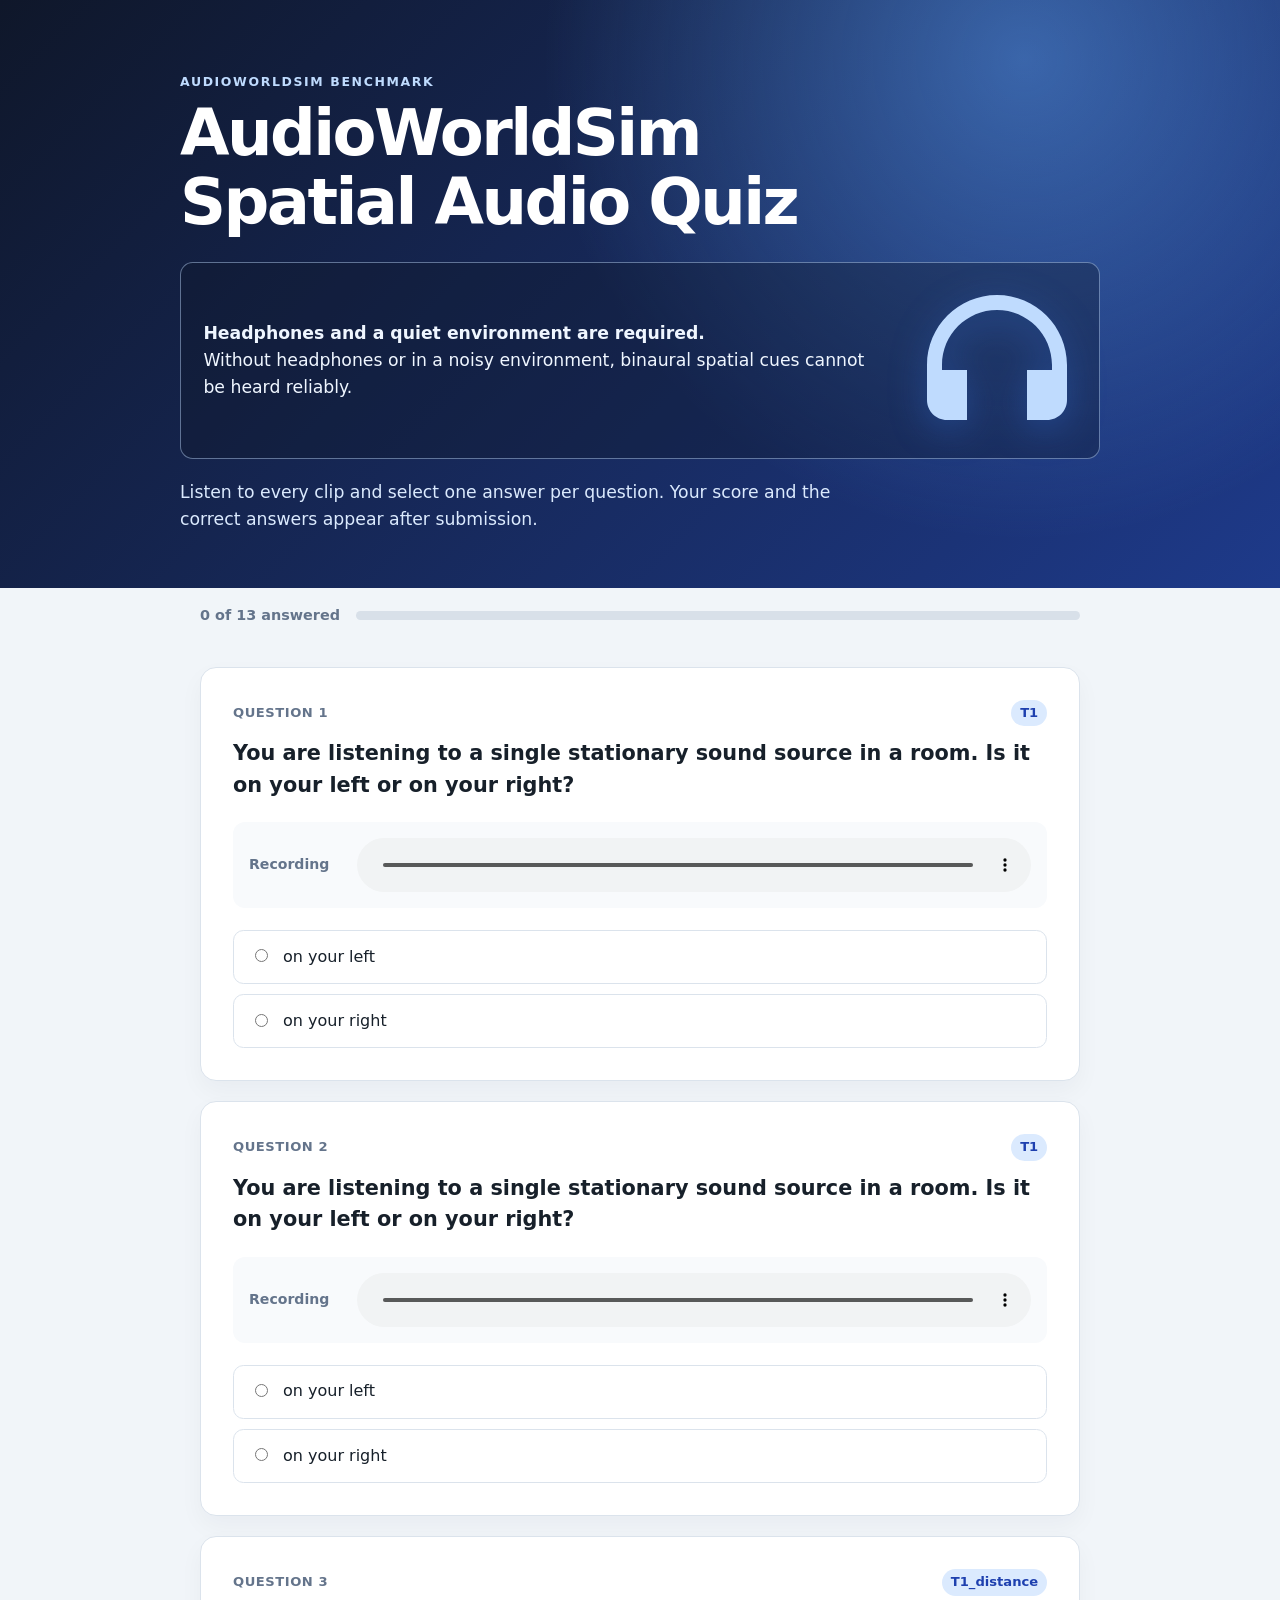
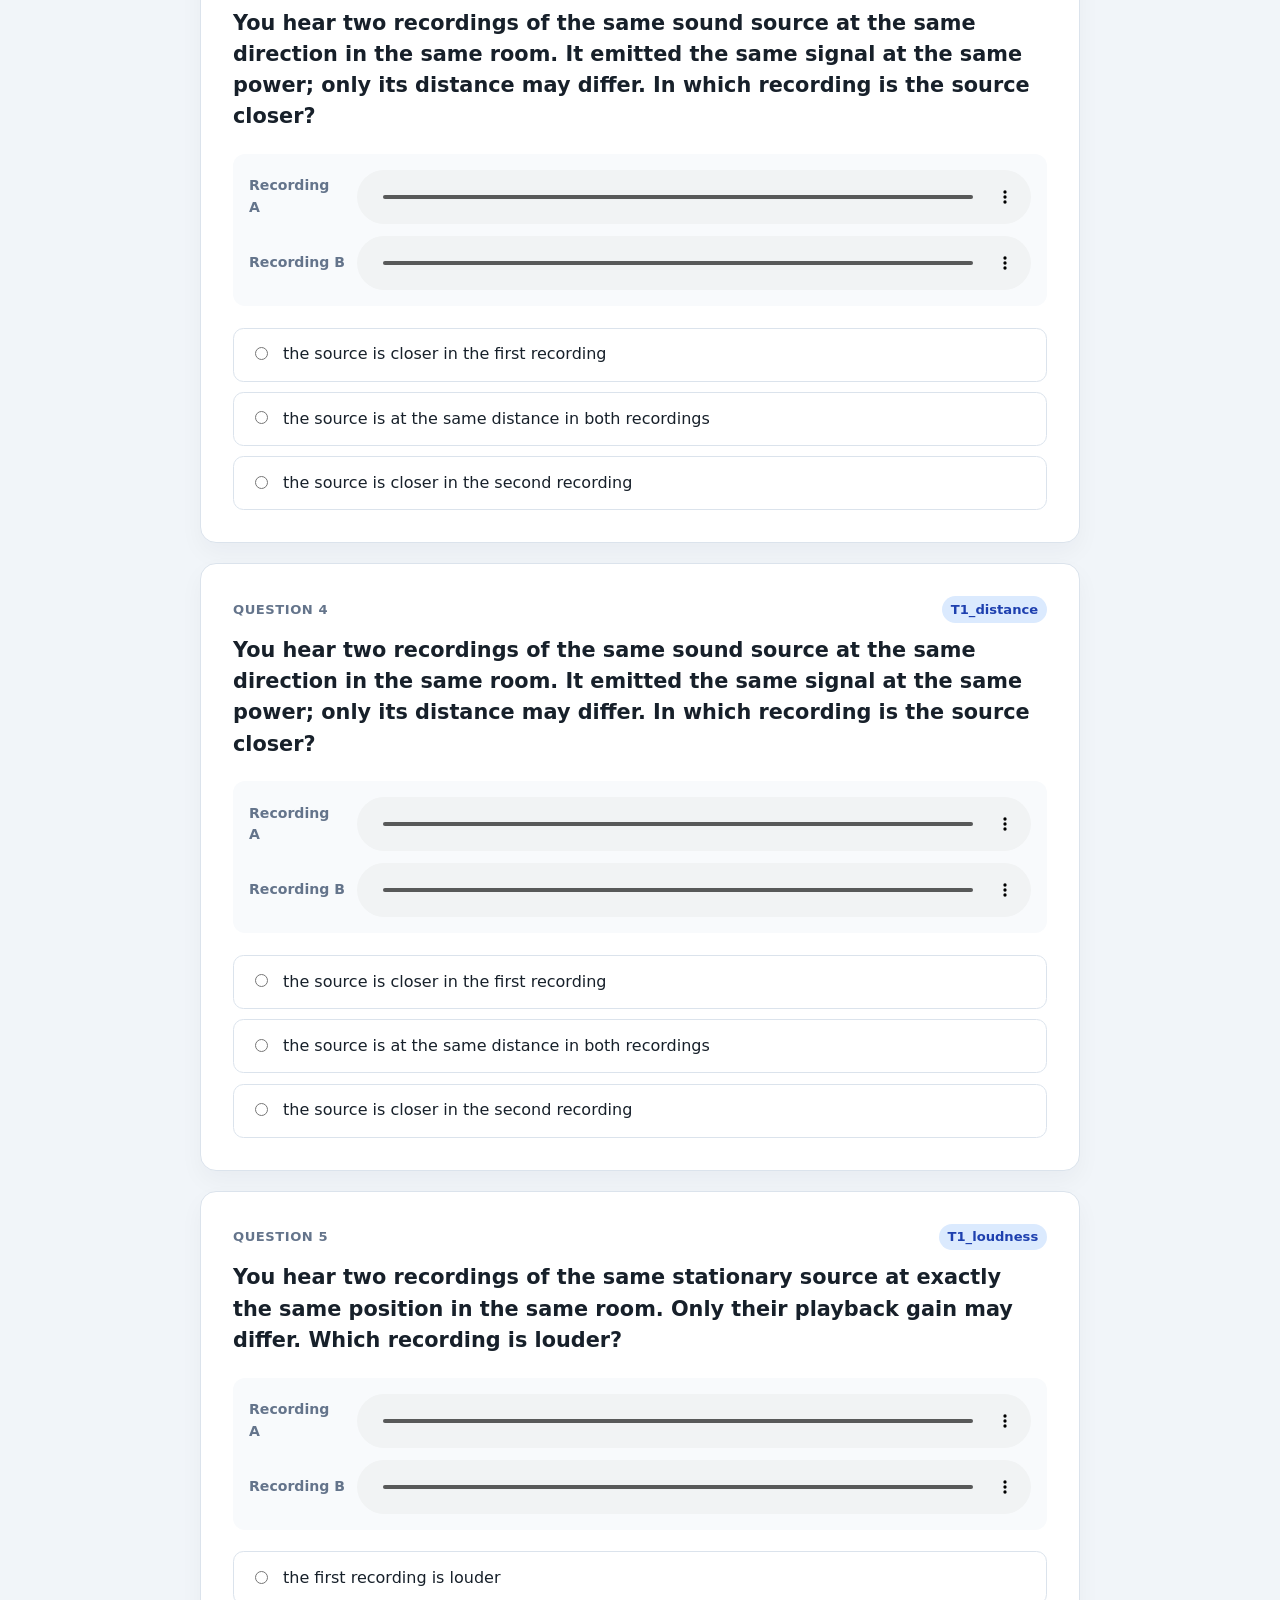
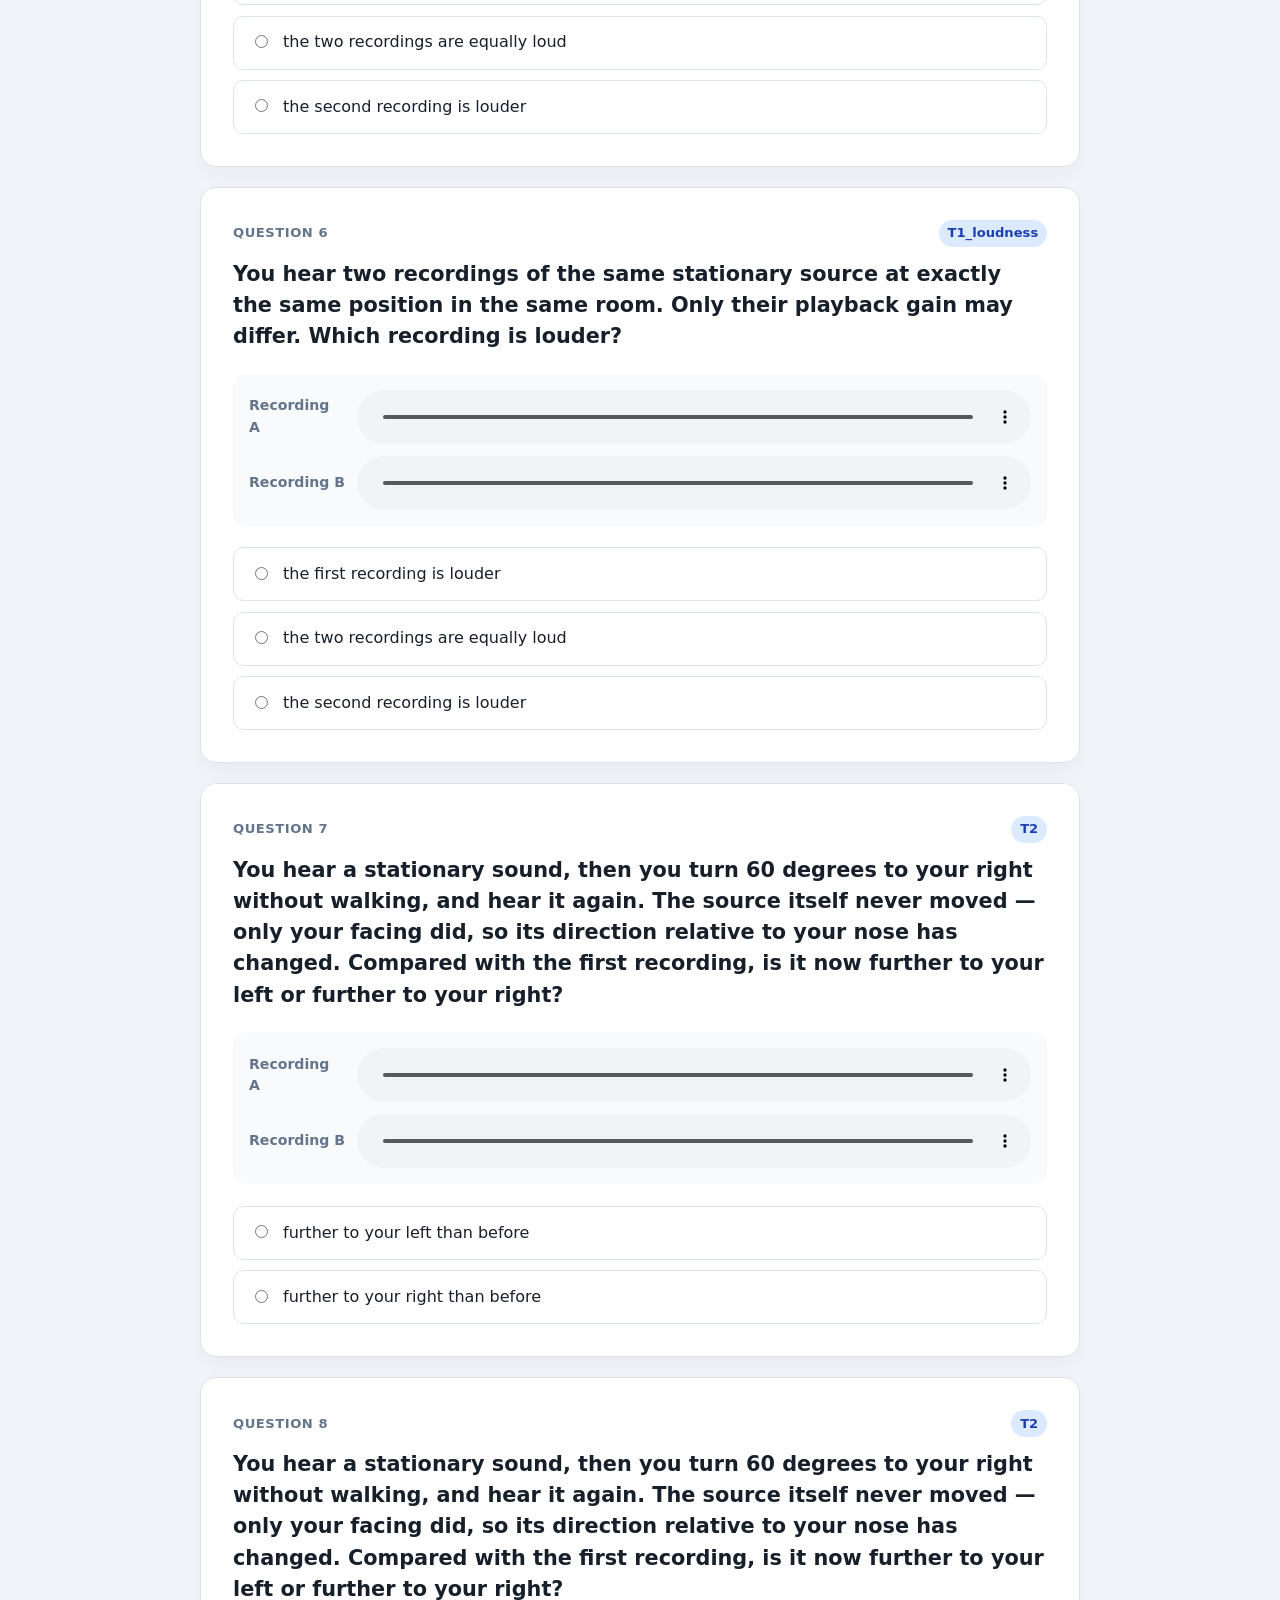
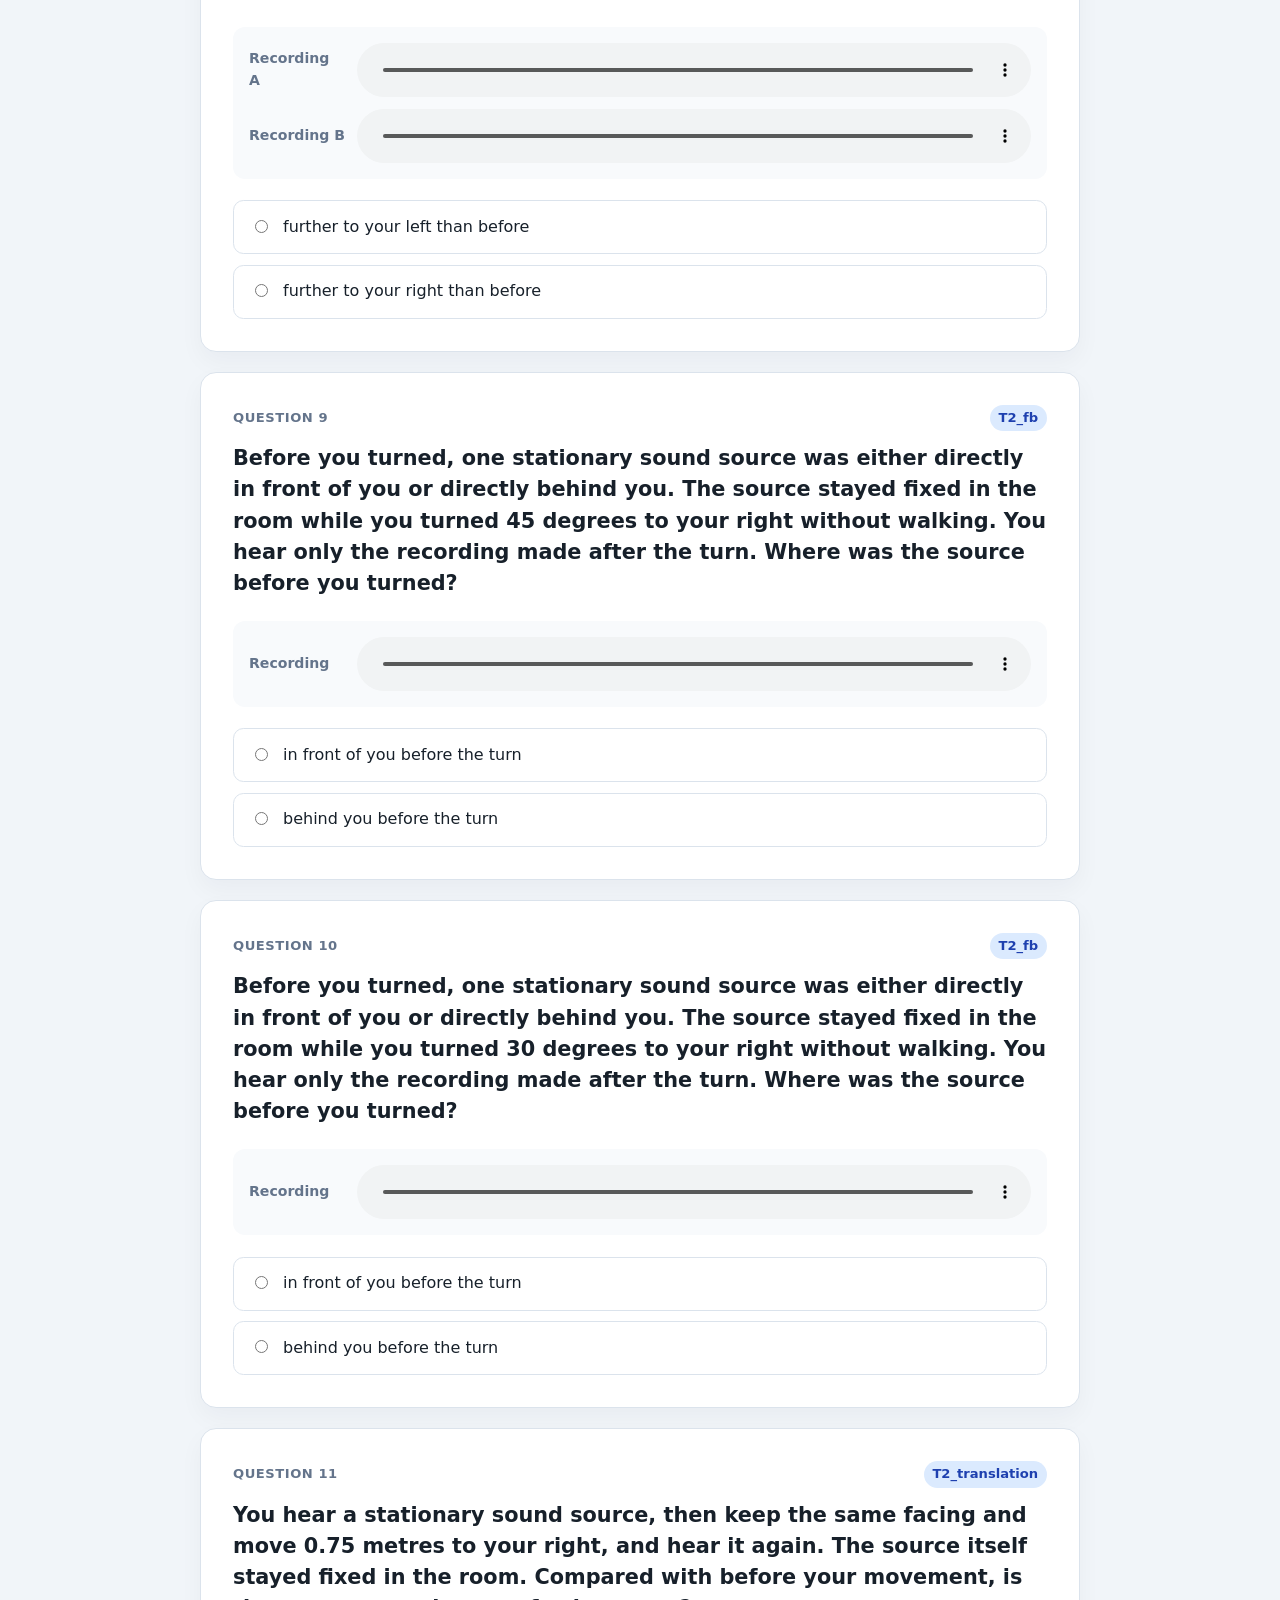
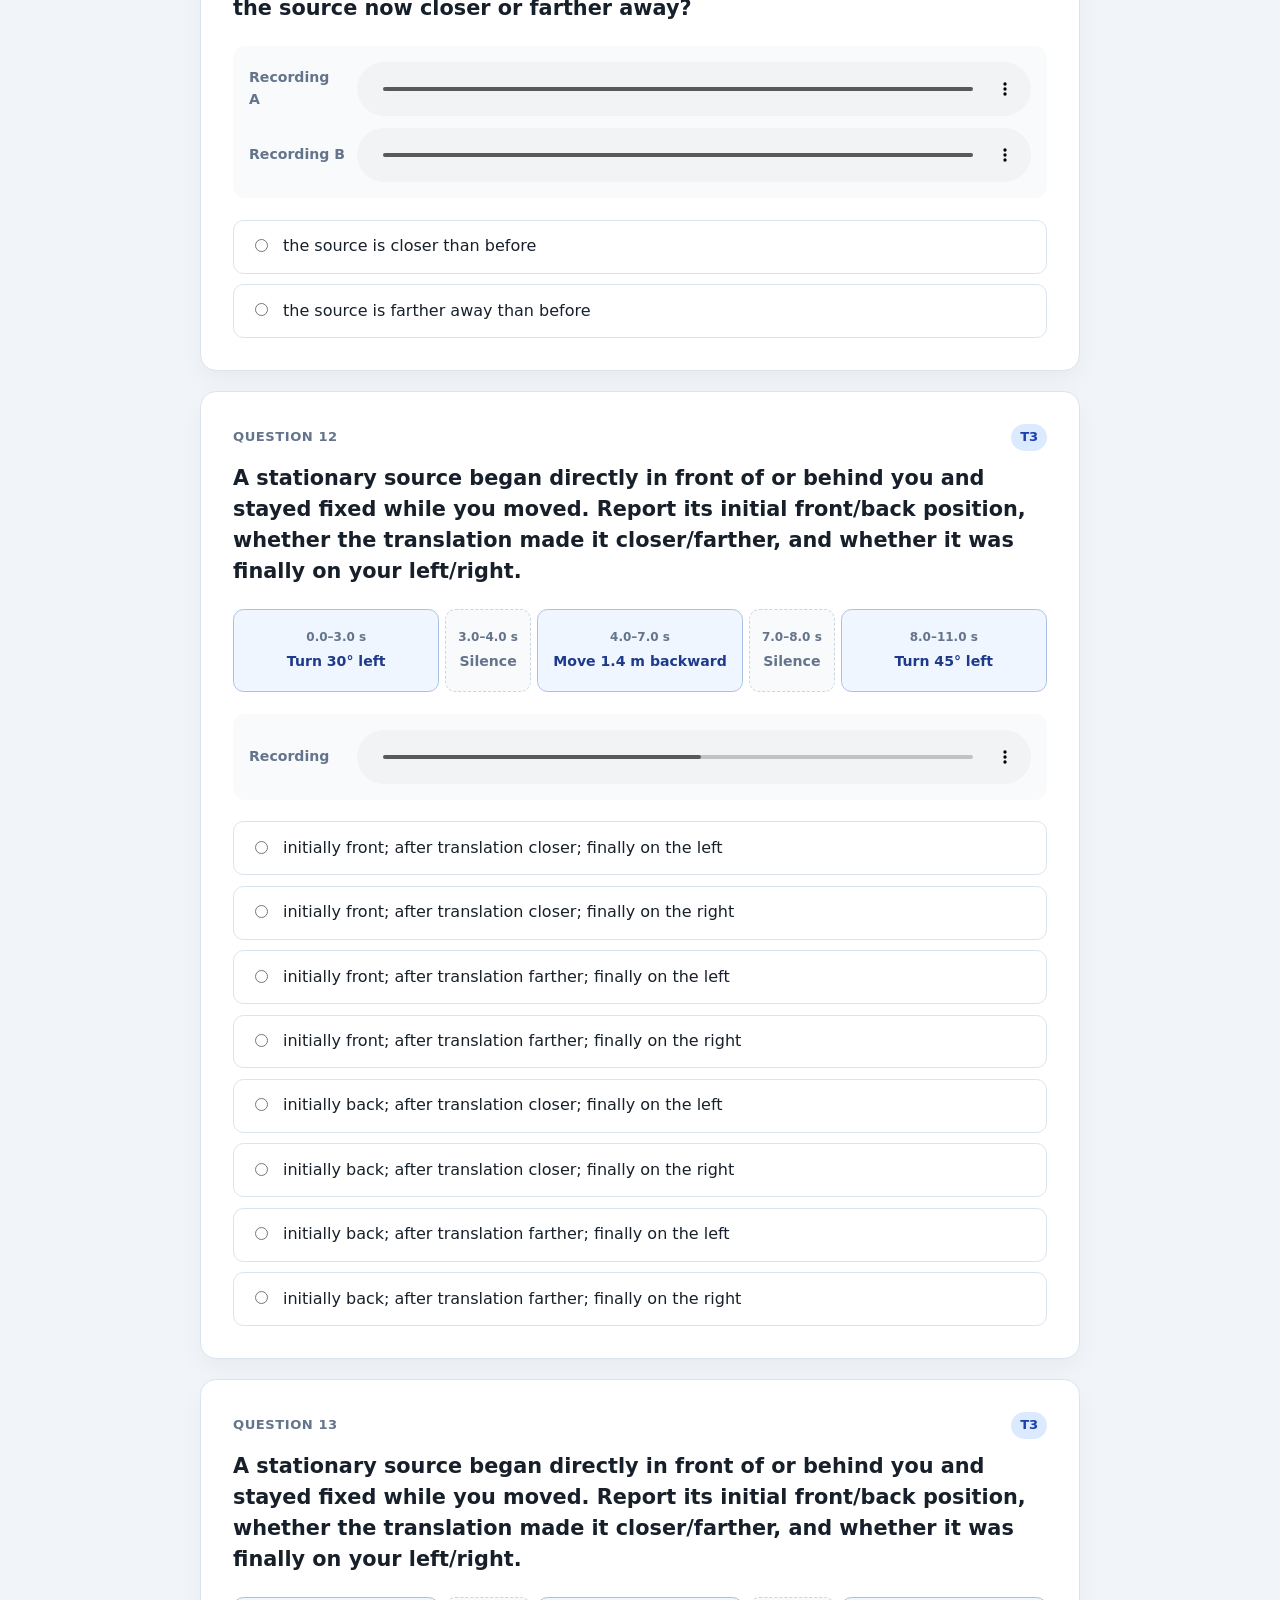
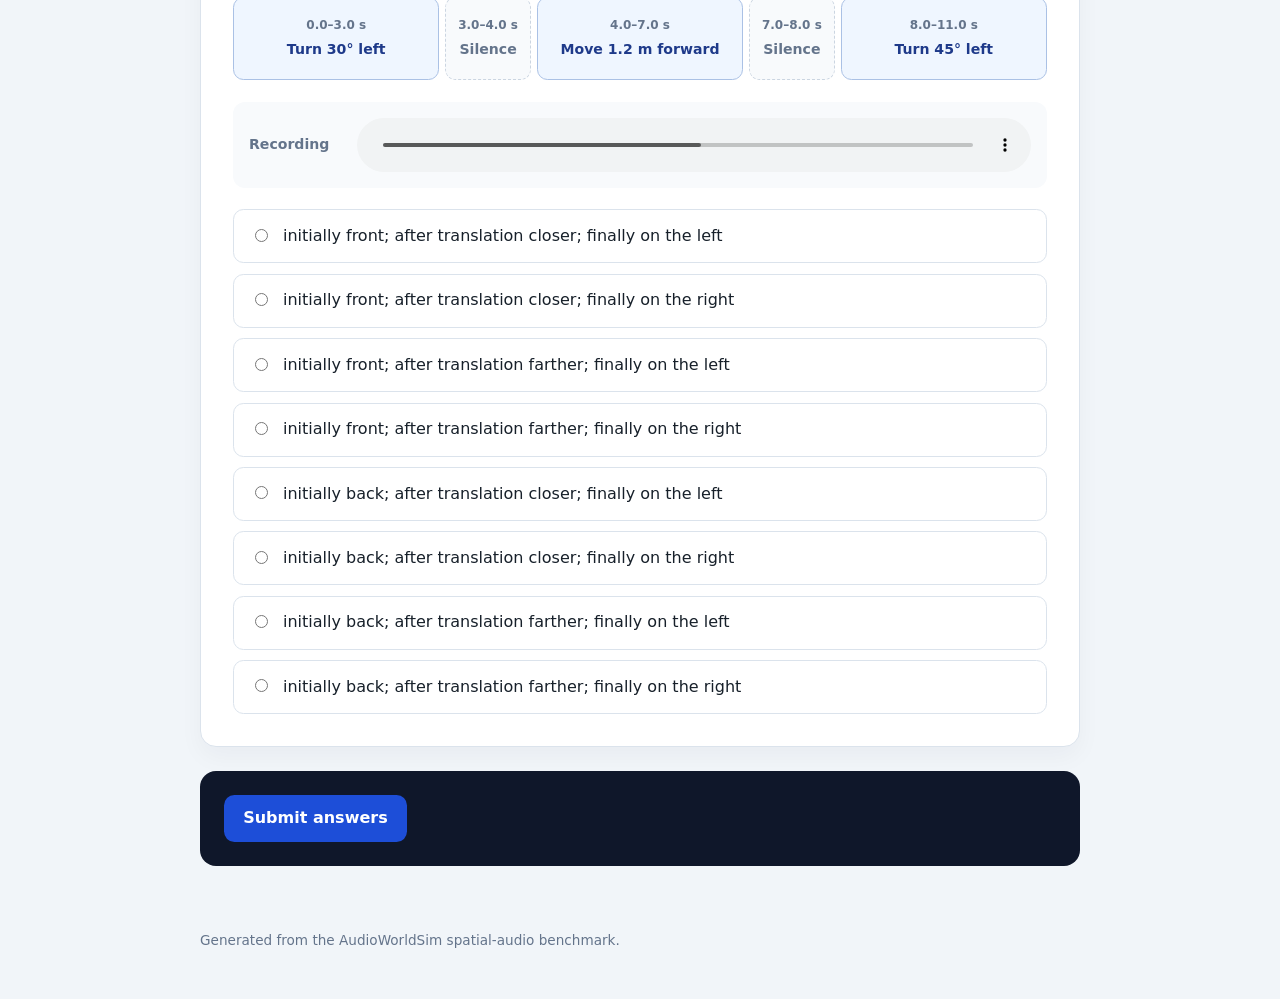
==== docs/audition/index.html @ 898b6cd5 "Show achieved T3 movement distance Co-authored-by: Cursor <cursoragent@cursor.com>" ====
<!doctype html>
<html lang="en">
<head>
  <meta charset="utf-8">
  <meta name="viewport" content="width=device-width, initial-scale=1">
  <meta name="color-scheme" content="light">
  <title>AudioWorldSim Spatial Audio Quiz</title>
  <link rel="stylesheet" href="styles.css?v=3">
</head>
<body>
  <header class="hero">
    <div class="hero__content">
      <p class="eyebrow">AudioWorldSim Benchmark</p>
      <h1 id="quiz-title">Spatial Audio Quiz</h1>
      <div class="headphone-notice">
        <p>
          <strong>Headphones and a quiet environment are required.</strong><br>
          Without headphones or in a noisy environment, binaural spatial cues
          cannot be heard reliably.
        </p>
        <svg class="headphone-icon" viewBox="0 0 512 512" aria-hidden="true">
          <path d="M256 48C132.3 48 32 148.3 32 272v112c0 35.3 28.7 64 64 64h64V288H80v-16c0-97.2 78.8-176 176-176s176 78.8 176 176v16h-80v160h64c35.3 0 64-28.7 64-64V272C480 148.3 379.7 48 256 48z"/>
        </svg>
      </div>
      <p class="intro">
        Listen to every clip and select one answer per question. Your score and
        the correct answers appear after submission.
      </p>
    </div>
  </header>

  <main>
    <section class="status-bar" aria-label="Quiz progress">
      <span id="progress">0 of 0 answered</span>
      <div class="progress-track" aria-hidden="true">
        <div id="progress-fill" class="progress-fill"></div>
      </div>
    </section>

    <div id="error" class="notice notice--error" role="alert" hidden></div>
    <div id="questions" class="questions"></div>

    <section class="submit-panel">
      <button id="submit-button" class="button button--primary" type="button">
        Submit answers
      </button>
      <button id="reset-button" class="button button--secondary" type="button" hidden>
        Try again
      </button>
      <div id="result" class="result" role="status" aria-live="polite" hidden></div>
    </section>
  </main>

  <footer>
    Generated from the AudioWorldSim spatial-audio benchmark.
  </footer>

  <script src="questions.js?v=3"></script>
  <script src="app.js?v=2"></script>
</body>
</html>
---- docs/audition/styles.css ----
:root {
  --ink: #17202a;
  --muted: #64748b;
  --paper: #ffffff;
  --background: #f1f5f9;
  --line: #dbe3ec;
  --accent: #1d4ed8;
  --accent-dark: #173ea6;
  --success: #16794c;
  --success-bg: #ecfdf5;
  --error: #b42318;
  --error-bg: #fff1f0;
  font-family: Inter, ui-sans-serif, system-ui, -apple-system, BlinkMacSystemFont,
    "Segoe UI", sans-serif;
  color: var(--ink);
  background: var(--background);
}

* {
  box-sizing: border-box;
}

body {
  margin: 0;
  min-height: 100vh;
  line-height: 1.55;
}

.hero {
  padding: 4.5rem 1.25rem 3.5rem;
  color: white;
  background:
    radial-gradient(circle at 80% 10%, rgba(96, 165, 250, 0.48), transparent 30rem),
    linear-gradient(135deg, #0f172a, #1e3a8a);
}

.hero__content,
main,
footer {
  width: min(920px, 100%);
  margin: 0 auto;
}

.eyebrow {
  margin: 0 0 0.5rem;
  font-size: 0.78rem;
  font-weight: 750;
  letter-spacing: 0.13em;
  text-transform: uppercase;
  color: #bfdbfe;
}

h1 {
  margin: 0;
  max-width: 750px;
  font-size: clamp(2.1rem, 7vw, 4rem);
  line-height: 1.08;
  letter-spacing: -0.04em;
}

.headphone-notice {
  display: flex;
  justify-content: space-between;
  gap: 2rem;
  align-items: center;
  width: 100%;
  margin-top: 1.5rem;
  padding: 1.1rem 1.4rem;
  border: 1px solid rgba(191, 219, 254, 0.45);
  border-radius: 0.8rem;
  color: #eff6ff;
  background: rgba(15, 23, 42, 0.35);
}

.headphone-notice p {
  margin: 0;
  font-size: 1.08rem;
}

.headphone-icon {
  width: clamp(7rem, 15vw, 10rem);
  height: auto;
  flex: 0 0 auto;
  fill: #bfdbfe;
  filter: drop-shadow(0 8px 18px rgba(59, 130, 246, 0.3));
}

.intro {
  max-width: 680px;
  margin: 1.25rem 0 0;
  color: #dbeafe;
  font-size: 1.08rem;
}

main {
  padding: 0 1.25rem 4rem;
}

.status-bar {
  position: sticky;
  z-index: 10;
  top: 0;
  display: grid;
  grid-template-columns: auto minmax(8rem, 1fr);
  gap: 1rem;
  align-items: center;
  margin: 0 -0.25rem 1.5rem;
  padding: 1rem 0.25rem;
  color: var(--muted);
  font-size: 0.9rem;
  font-weight: 650;
  background: color-mix(in srgb, var(--background) 92%, transparent);
  backdrop-filter: blur(10px);
}

.progress-track {
  height: 0.55rem;
  overflow: hidden;
  border-radius: 999px;
  background: #d8e0e9;
}

.progress-fill {
  width: 0;
  height: 100%;
  border-radius: inherit;
  background: var(--accent);
  transition: width 180ms ease;
}

.questions {
  display: grid;
  gap: 1.25rem;
}

.question-card {
  overflow: hidden;
  padding: clamp(1.25rem, 4vw, 2rem);
  border: 1px solid var(--line);
  border-radius: 1rem;
  background: var(--paper);
  box-shadow: 0 10px 25px rgba(15, 23, 42, 0.04);
  transition: border-color 180ms ease, box-shadow 180ms ease;
}

.question-card--missing {
  border-color: var(--error);
  box-shadow: 0 0 0 3px rgba(180, 35, 24, 0.15);
}

.question-card--correct {
  border-color: #86d3ad;
}

.question-card--incorrect {
  border-color: #f3a9a3;
}

.question-meta {
  display: flex;
  justify-content: space-between;
  align-items: center;
  gap: 1rem;
  margin-bottom: 0.75rem;
  color: var(--muted);
  font-size: 0.82rem;
  font-weight: 700;
  letter-spacing: 0.04em;
  text-transform: uppercase;
}

.type-badge {
  padding: 0.2rem 0.55rem;
  border-radius: 999px;
  color: #1e40af;
  background: #dbeafe;
  letter-spacing: 0;
  text-transform: none;
}

h2 {
  margin: 0 0 1.35rem;
  font-size: clamp(1.05rem, 2.5vw, 1.3rem);
  line-height: 1.5;
}

.timeline {
  display: flex;
  gap: 0.35rem;
  margin: 0 0 1.35rem;
}

.timeline-stage {
  flex: var(--duration) 1 0;
  display: flex;
  min-width: 0;
  min-height: 5.2rem;
  flex-direction: column;
  justify-content: center;
  padding: 0.75rem;
  border: 1px solid #aac1e5;
  border-radius: 0.65rem;
  color: #1e3a8a;
  background: #eff6ff;
  text-align: center;
}

.timeline-stage span {
  color: var(--muted);
  font-size: 0.75rem;
  font-weight: 700;
}

.timeline-stage strong {
  margin-top: 0.25rem;
  font-size: 0.88rem;
}

.timeline-stage--silence {
  border-style: dashed;
  border-color: #cbd5e1;
  color: #64748b;
  background: #f8fafc;
}

.audio-list {
  display: grid;
  gap: 0.75rem;
  margin-bottom: 1.35rem;
  padding: 1rem;
  border-radius: 0.75rem;
  background: #f8fafc;
}

.audio-row {
  display: grid;
  grid-template-columns: 6rem 1fr;
  gap: 0.75rem;
  align-items: center;
  color: var(--muted);
  font-size: 0.88rem;
  font-weight: 650;
}

audio {
  width: 100%;
  min-width: 0;
}

fieldset {
  min-width: 0;
  margin: 0;
  padding: 0;
  border: 0;
}

.options {
  display: grid;
  gap: 0.65rem;
}

.option {
  display: grid;
  grid-template-columns: auto 1fr;
  gap: 0.75rem;
  align-items: start;
  padding: 0.85rem 1rem;
  border: 1px solid var(--line);
  border-radius: 0.65rem;
  cursor: pointer;
  transition: border-color 140ms ease, background 140ms ease;
}

.option:hover {
  border-color: #9eb8dc;
  background: #f8fbff;
}

.option:has(input:checked) {
  border-color: var(--accent);
  background: #eff6ff;
}

.option input {
  margin-top: 0.3rem;
  accent-color: var(--accent);
}

.feedback {
  margin: 1rem -2rem -2rem;
  padding: 1rem 2rem;
  background: var(--success-bg);
  color: var(--success);
}

.question-card--incorrect .feedback {
  color: var(--error);
  background: var(--error-bg);
}

.notice {
  margin-bottom: 1rem;
  padding: 0.9rem 1rem;
  border-radius: 0.65rem;
}

.notice--error {
  color: var(--error);
  background: var(--error-bg);
}

.submit-panel {
  display: flex;
  flex-wrap: wrap;
  gap: 1rem;
  align-items: center;
  margin-top: 1.5rem;
  padding: 1.5rem;
  border-radius: 1rem;
  color: white;
  background: #0f172a;
}

.button {
  min-height: 2.9rem;
  padding: 0.7rem 1.2rem;
  border: 0;
  border-radius: 0.65rem;
  font: inherit;
  font-weight: 750;
  cursor: pointer;
}

.button--primary {
  color: white;
  background: var(--accent);
}

.button--primary:hover {
  background: var(--accent-dark);
}

.button--secondary {
  color: #0f172a;
  background: white;
}

.result {
  display: flex;
  gap: 0.75rem;
  align-items: baseline;
  margin-left: auto;
  font-size: 1.1rem;
}

.result strong {
  font-size: 1.45rem;
}

footer {
  padding: 0 1.25rem 3rem;
  color: var(--muted);
  font-size: 0.85rem;
}

.sr-only {
  position: absolute;
  width: 1px;
  height: 1px;
  overflow: hidden;
  clip: rect(0, 0, 0, 0);
  white-space: nowrap;
}

[hidden] {
  display: none !important;
}

@media (max-width: 600px) {
  .hero {
    padding-top: 3.25rem;
  }

  .status-bar {
    grid-template-columns: 1fr;
    gap: 0.45rem;
  }

  .headphone-notice {
    gap: 1rem;
    padding: 1rem;
  }

  .headphone-icon {
    width: 5rem;
  }

  .timeline {
    flex-direction: column;
  }

  .timeline-stage {
    min-height: auto;
    flex-basis: auto;
    text-align: left;
  }

  .audio-row {
    grid-template-columns: 1fr;
    gap: 0.35rem;
  }

  .feedback {
    margin-right: -1.25rem;
    margin-bottom: -1.25rem;
    margin-left: -1.25rem;
    padding-right: 1.25rem;
    padding-left: 1.25rem;
  }

  .result {
    width: 100%;
    margin-left: 0;
  }
}
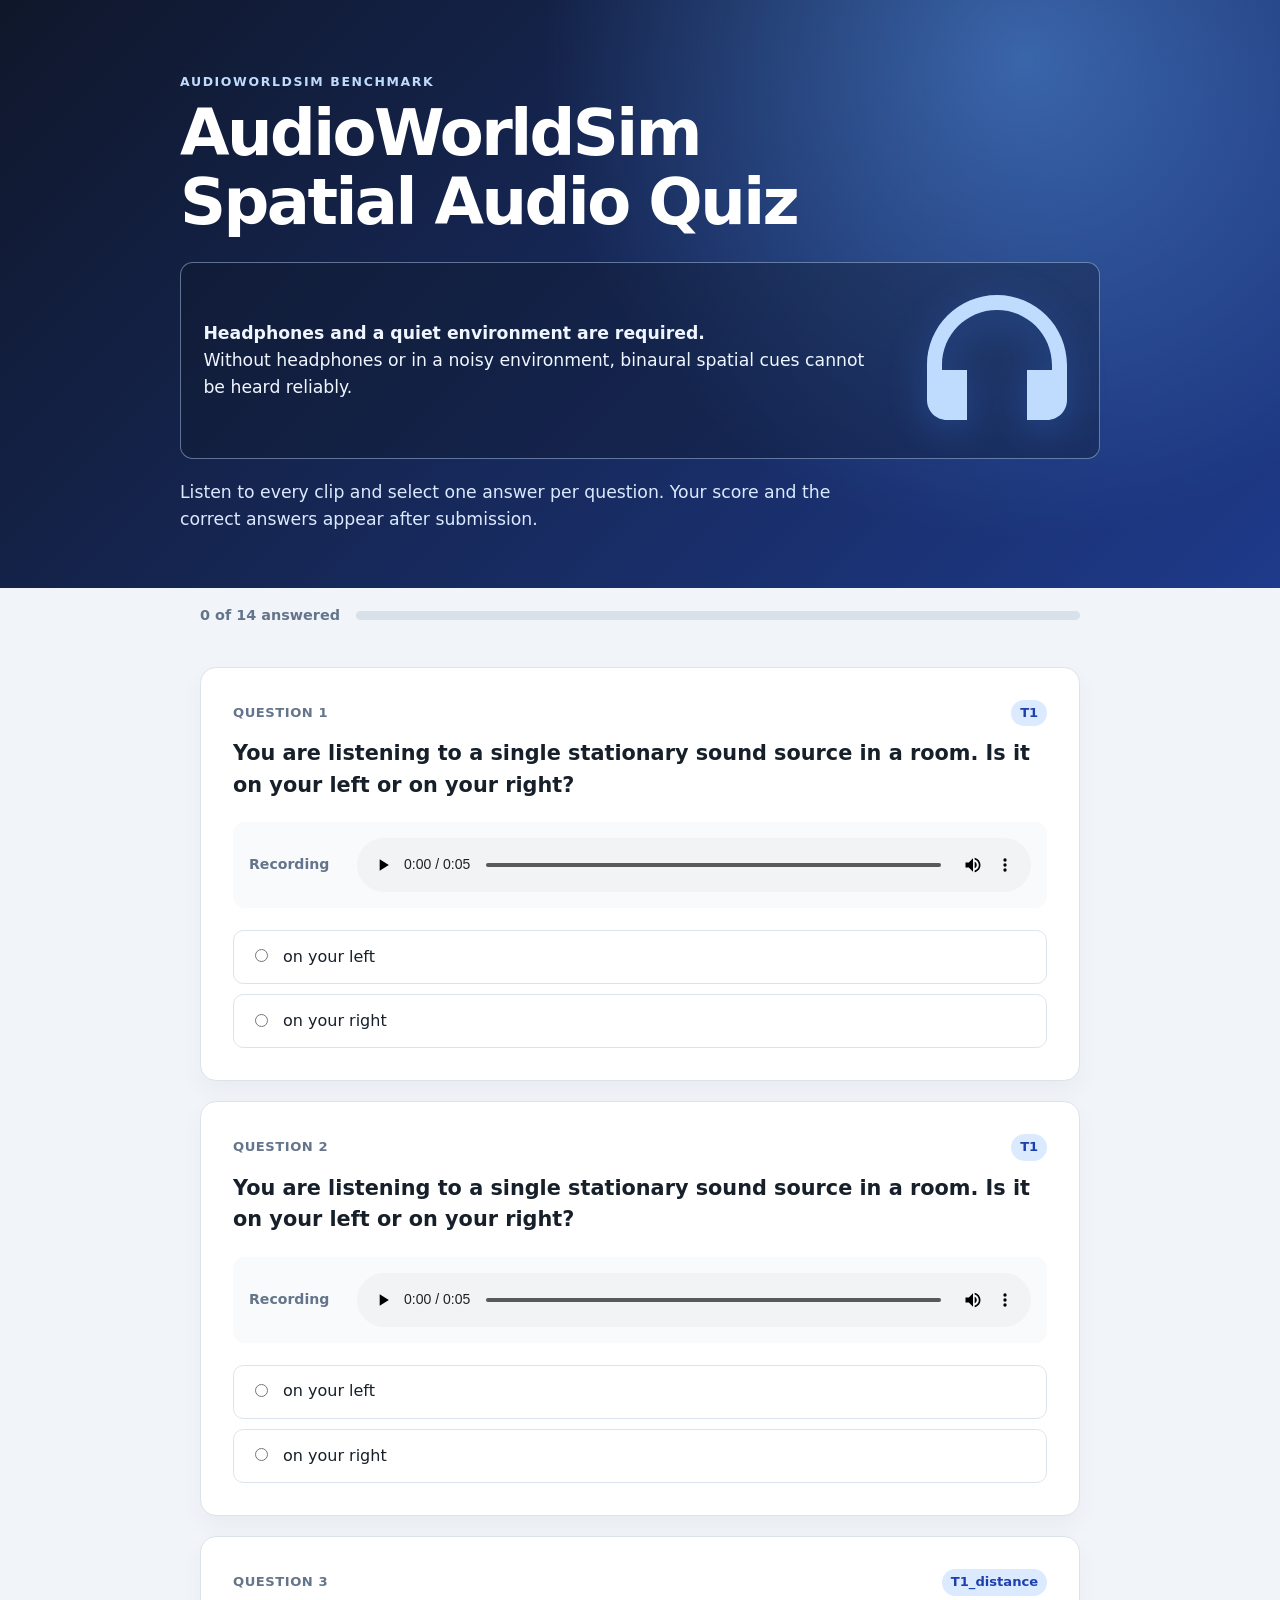
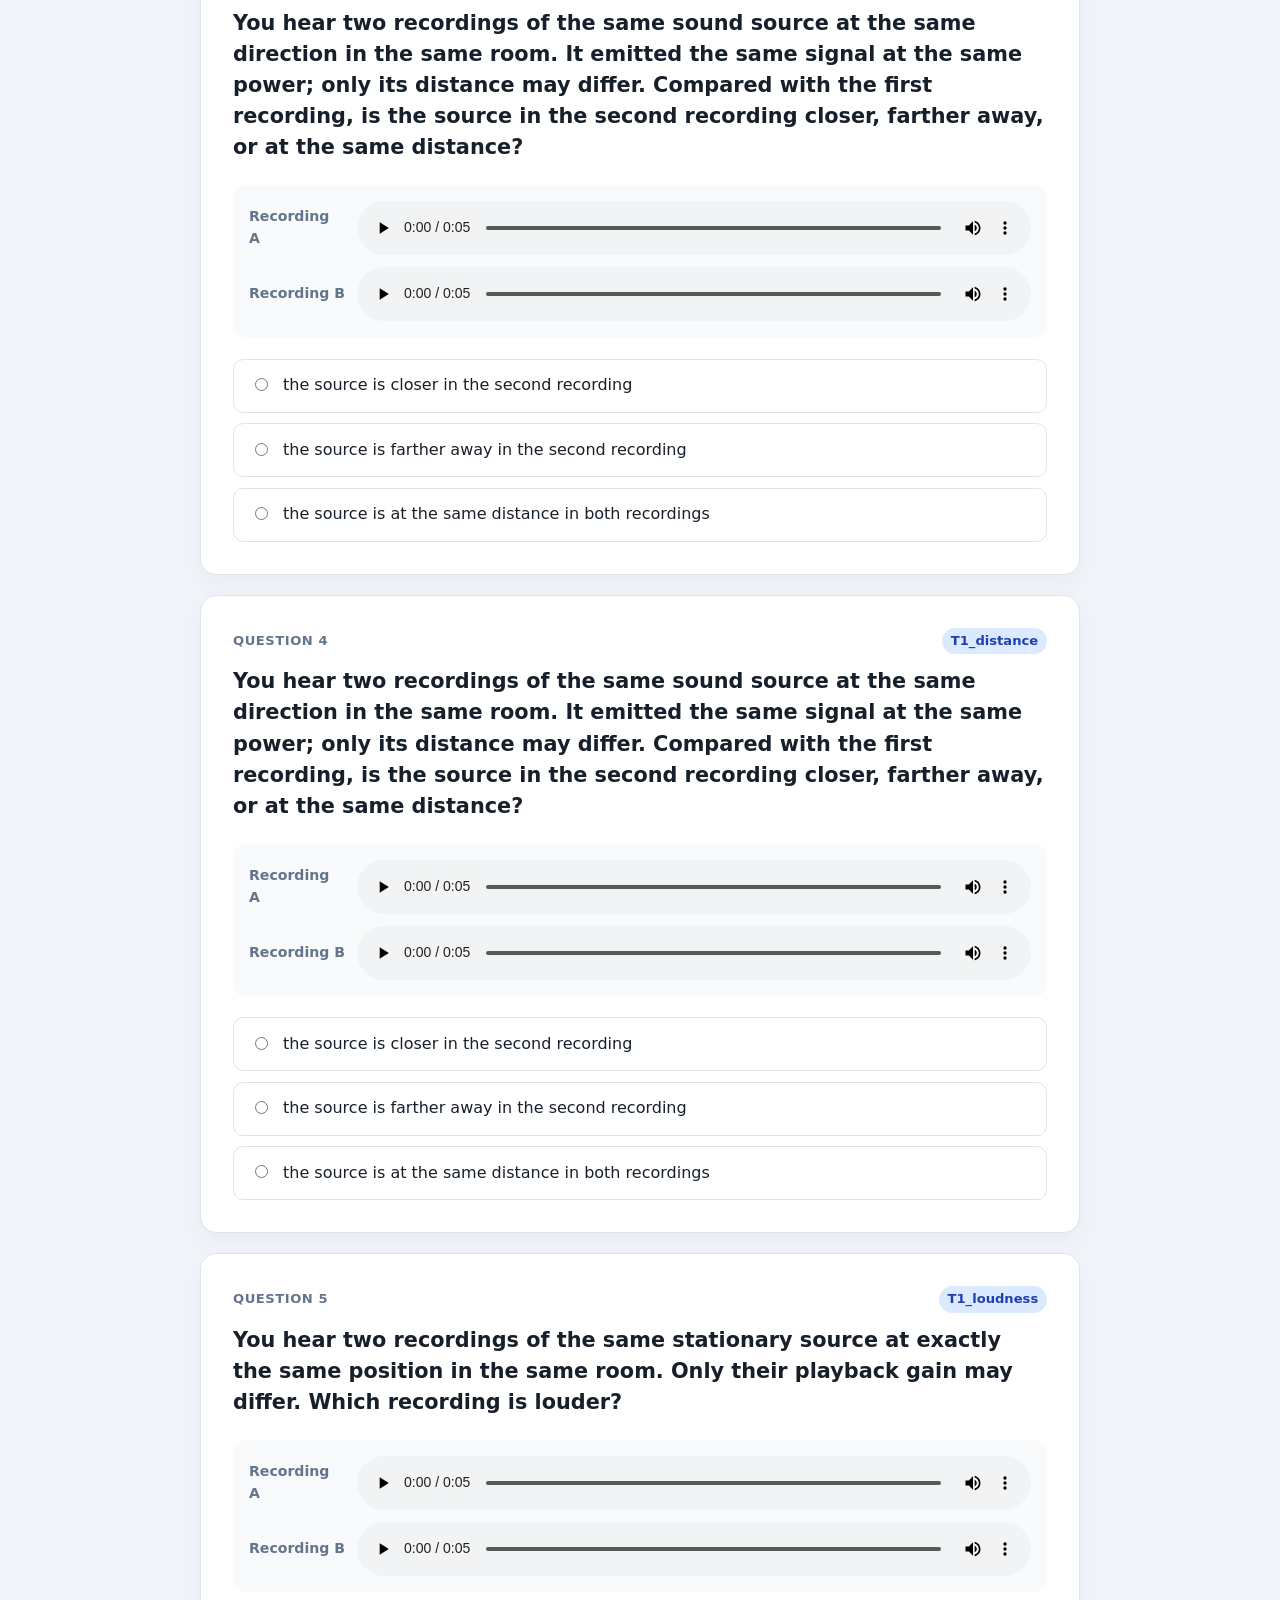
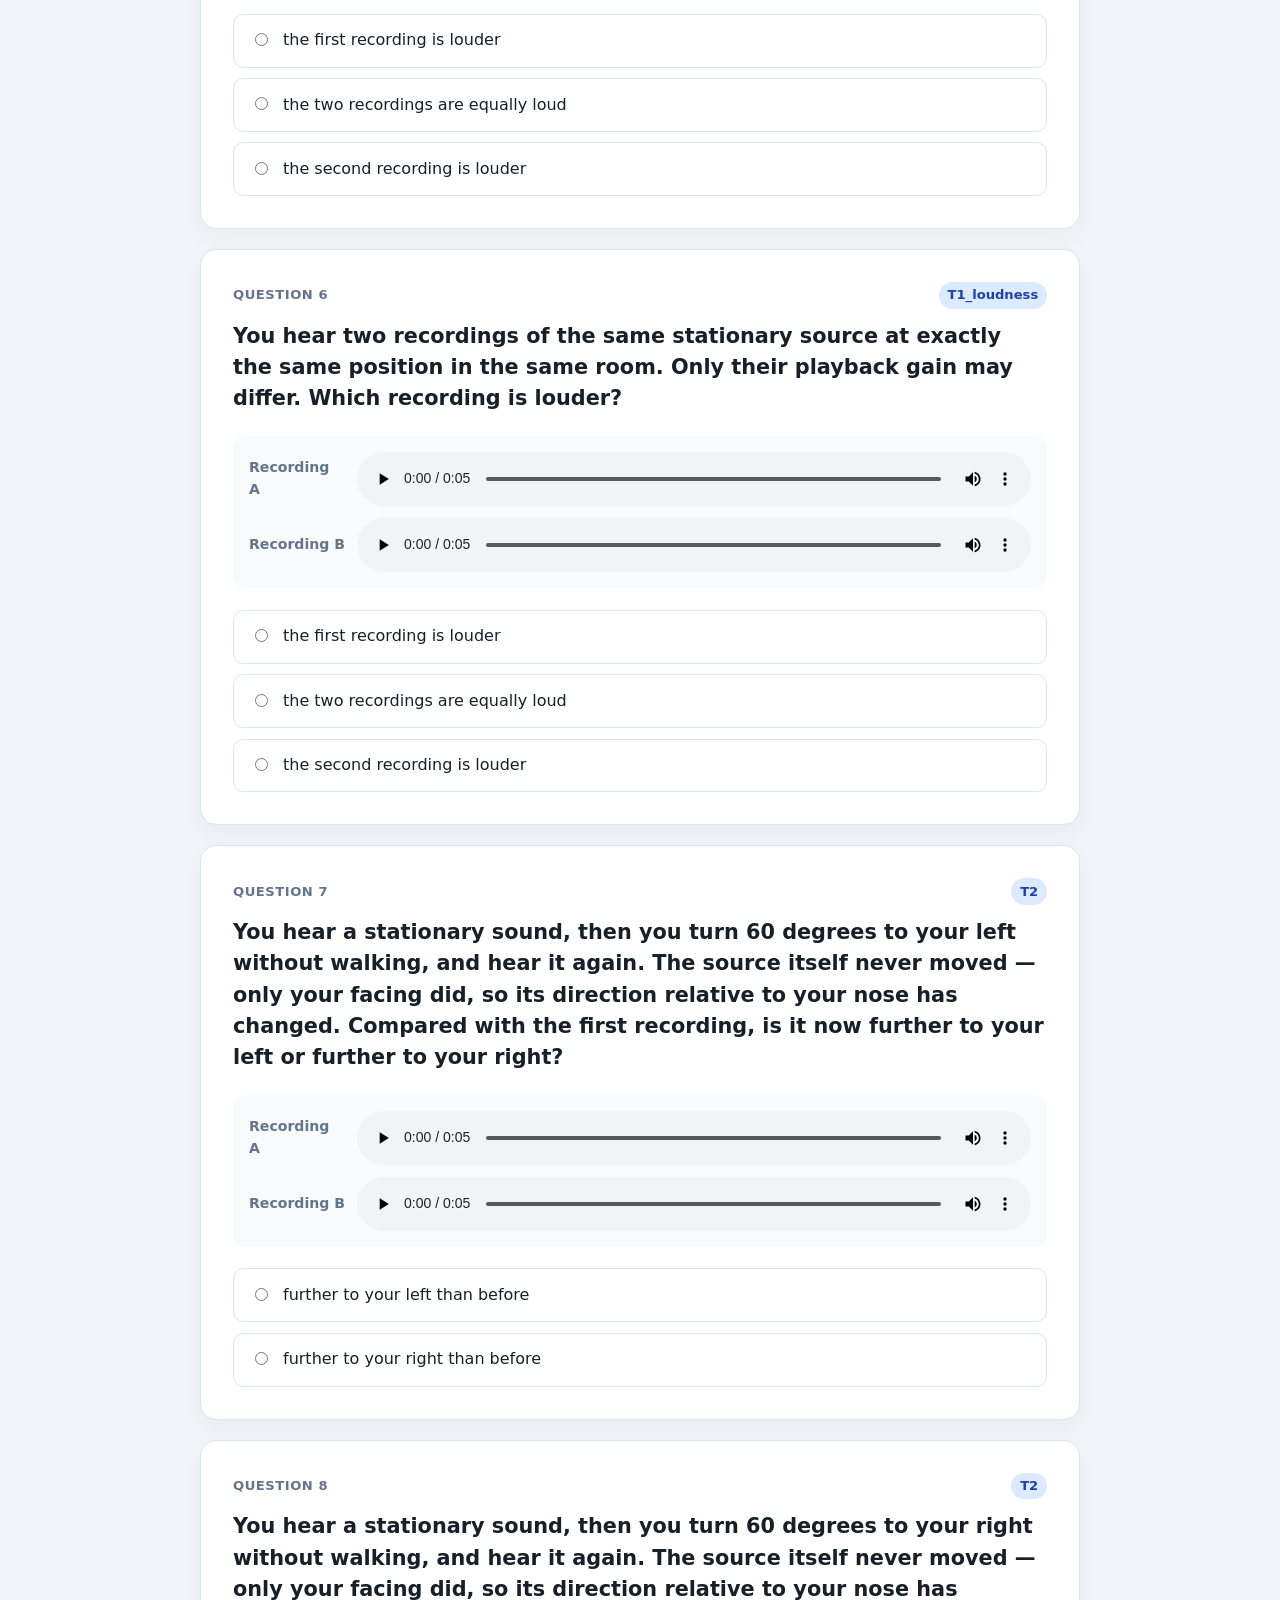
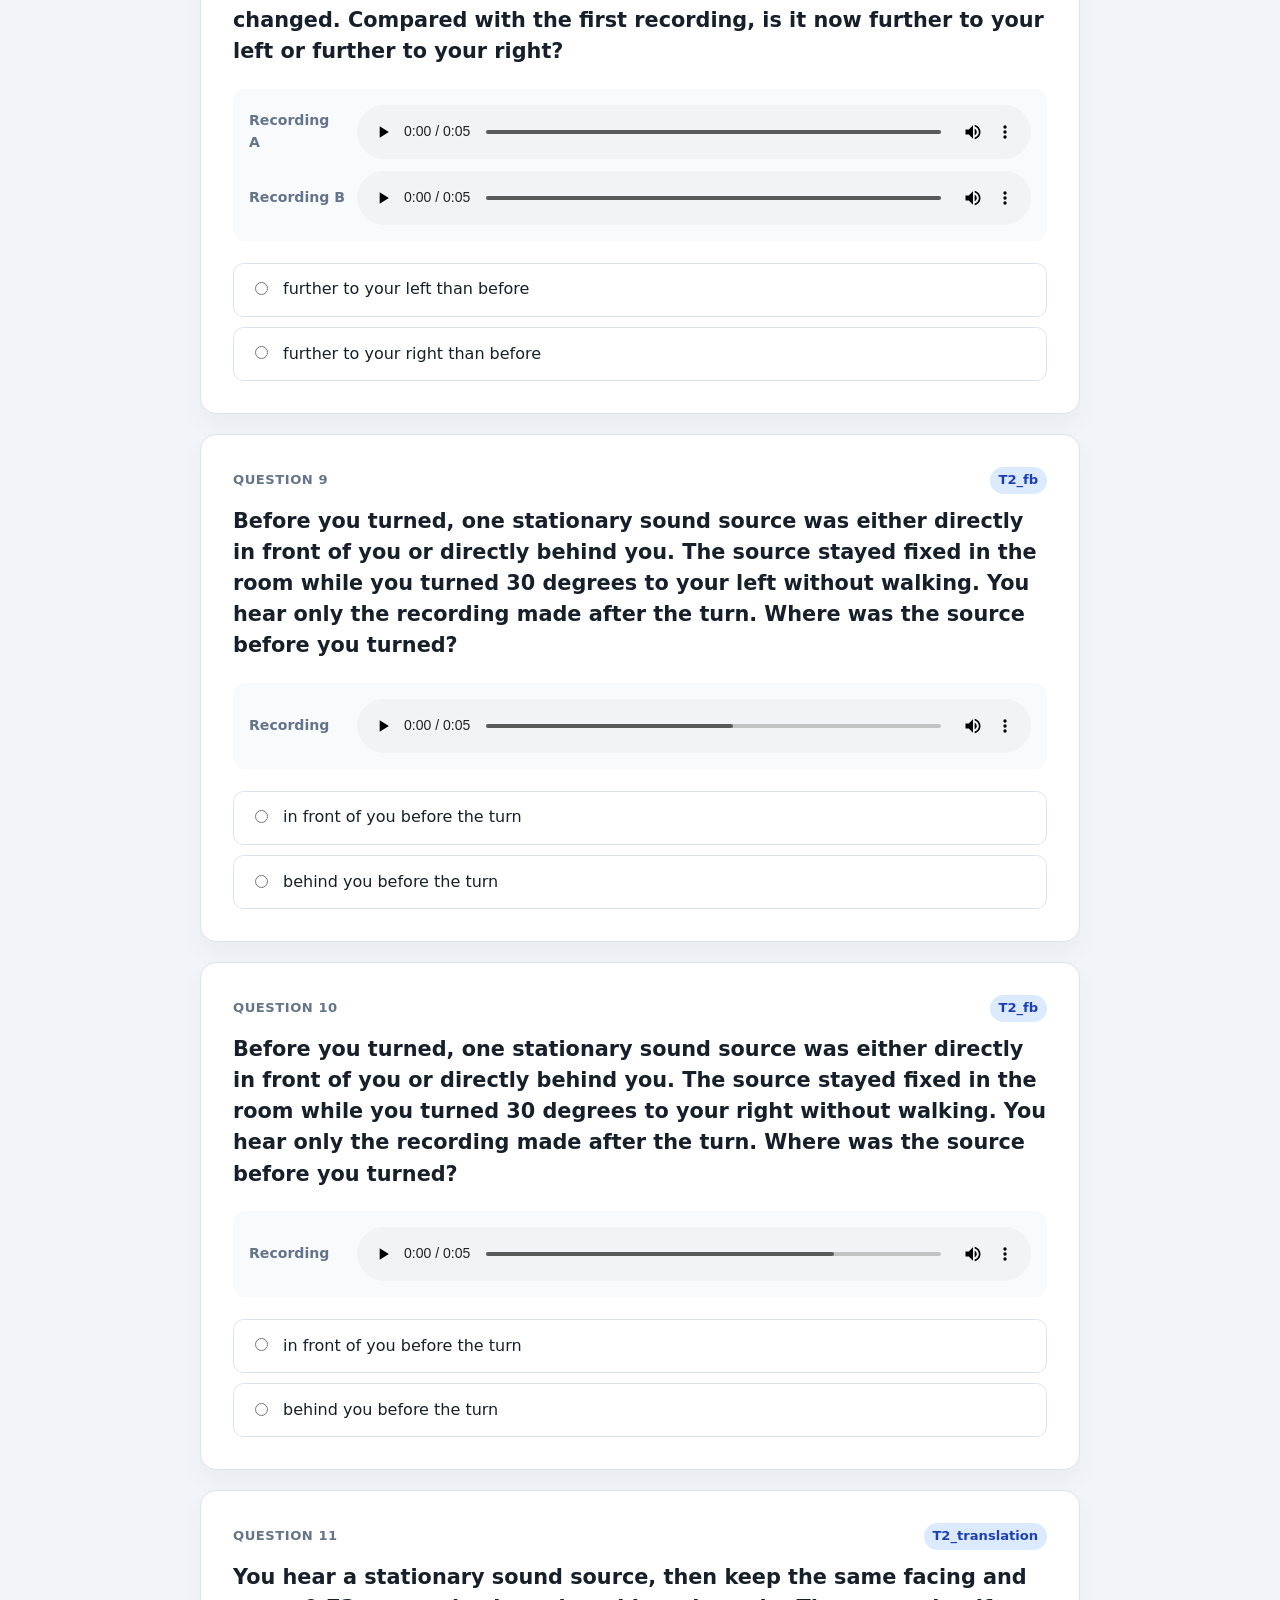
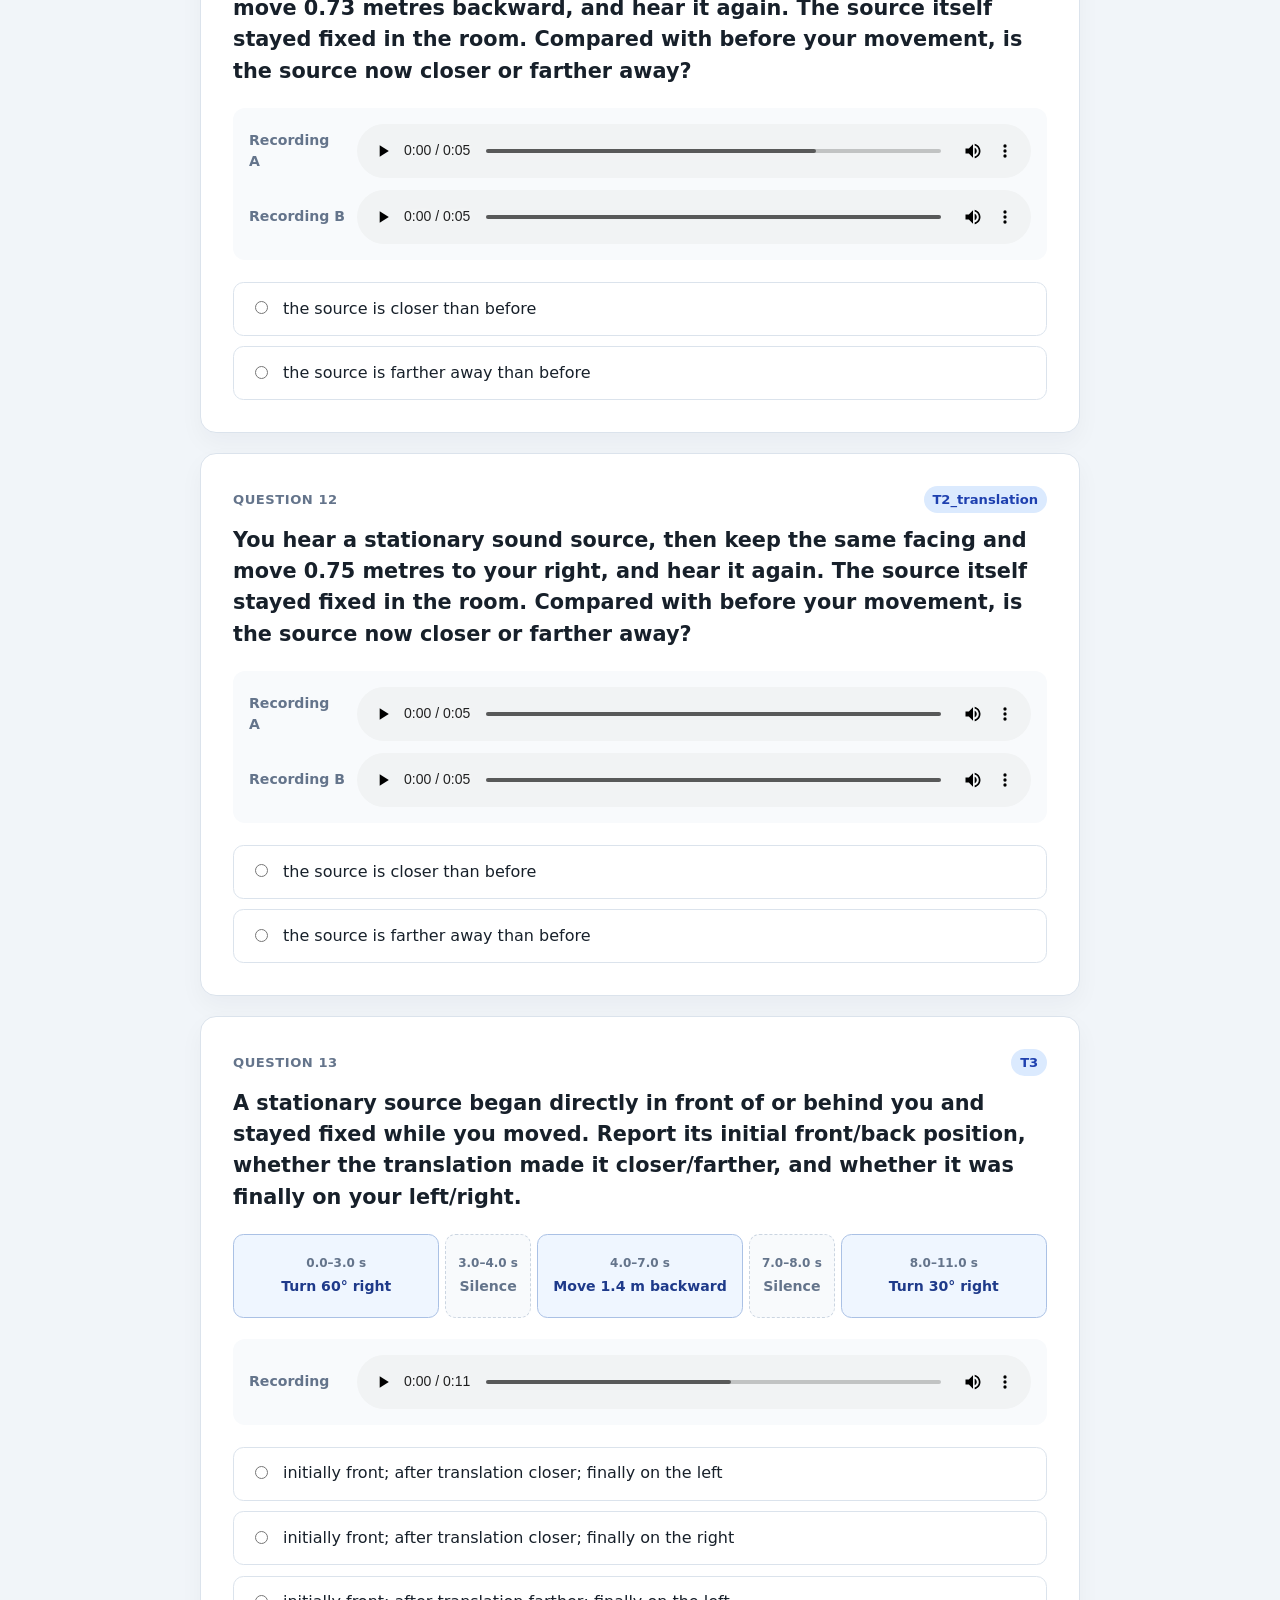
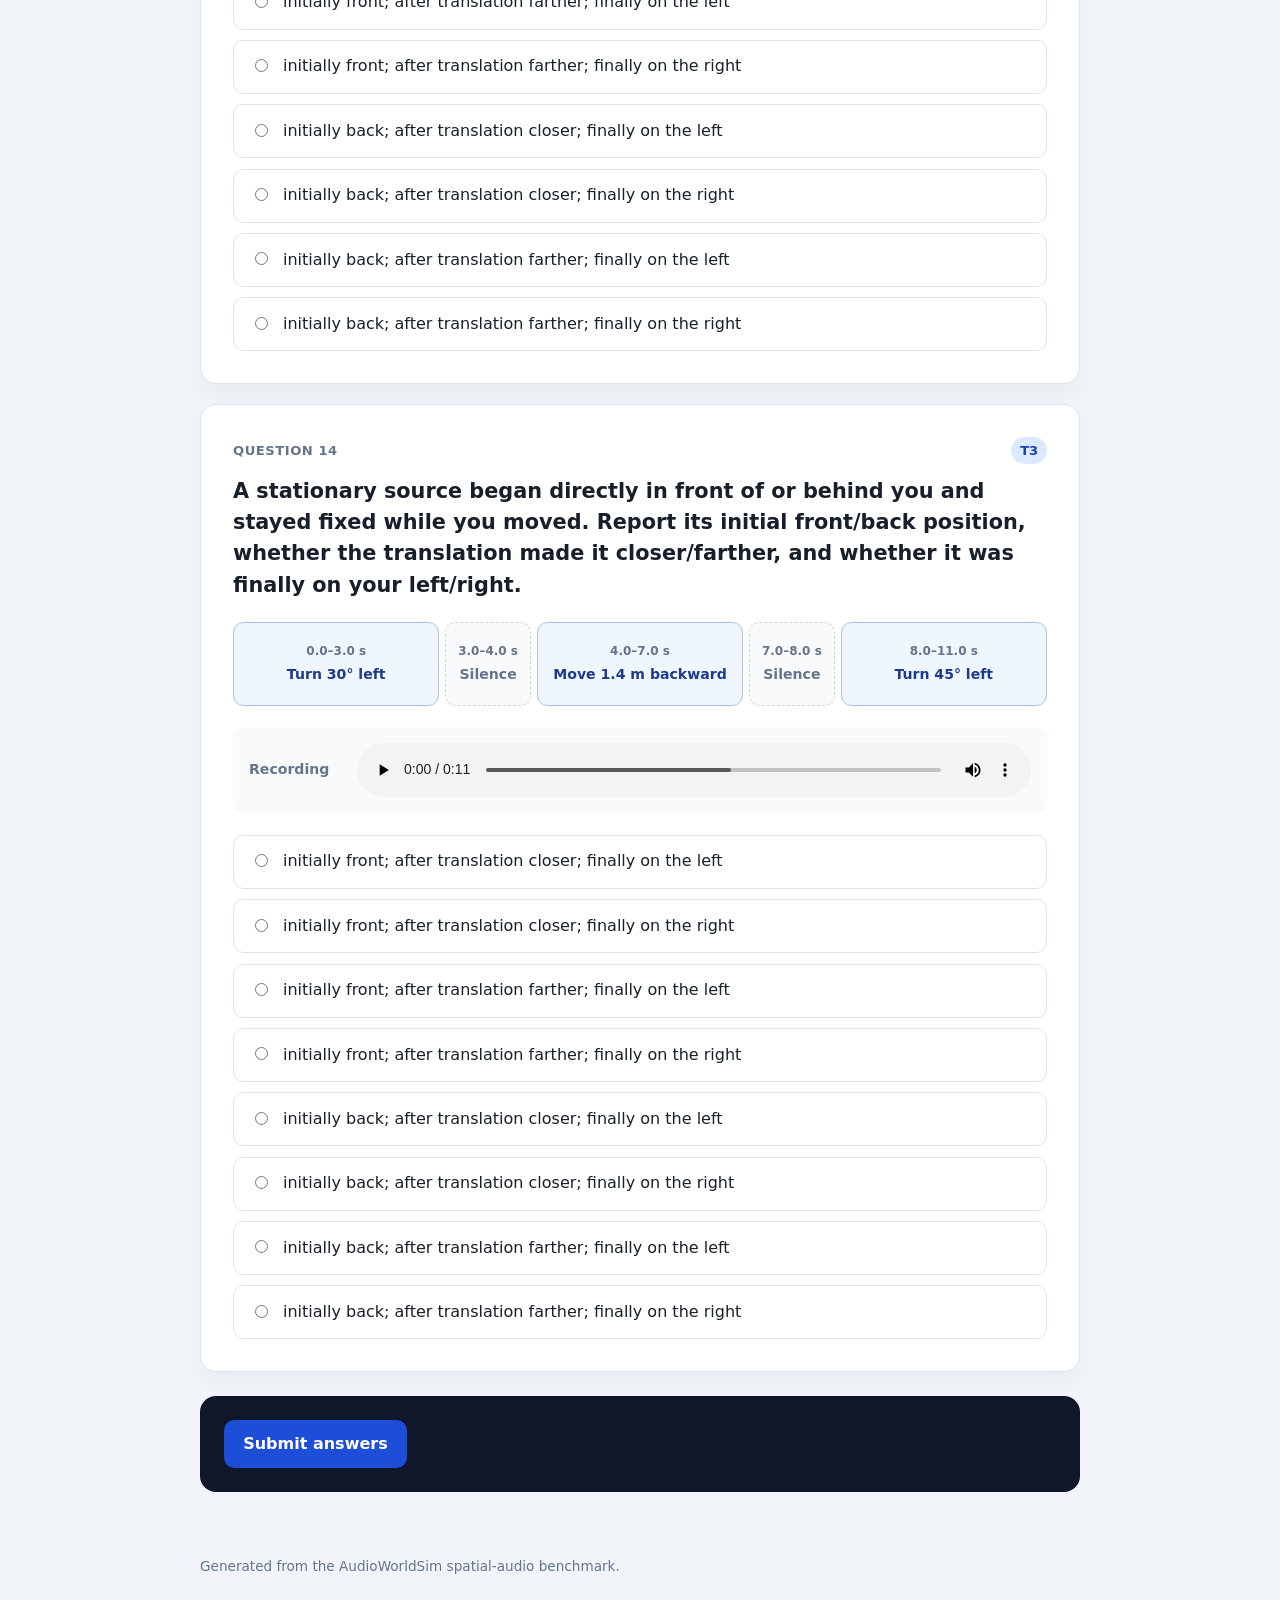
==== commit 2b8ef41b: "Refresh balanced quiz and prevent stale caches Co-authored-by: Cursor <cursoragent@cursor.com>" ====
--- a/docs/audition/index.html
+++ b/docs/audition/index.html
@@ -5,7 +5,7 @@
   <meta name="viewport" content="width=device-width, initial-scale=1">
   <meta name="color-scheme" content="light">
   <title>AudioWorldSim Spatial Audio Quiz</title>
-  <link rel="stylesheet" href="styles.css?v=3">
+  <link rel="stylesheet" href="styles.css?v=596de9968796">
 </head>
 <body>
   <header class="hero">
@@ -55,7 +55,7 @@
     Generated from the AudioWorldSim spatial-audio benchmark.
   </footer>
 
-  <script src="questions.js?v=3"></script>
-  <script src="app.js?v=2"></script>
+  <script src="questions.js?v=596de9968796"></script>
+  <script src="app.js?v=596de9968796"></script>
 </body>
 </html>
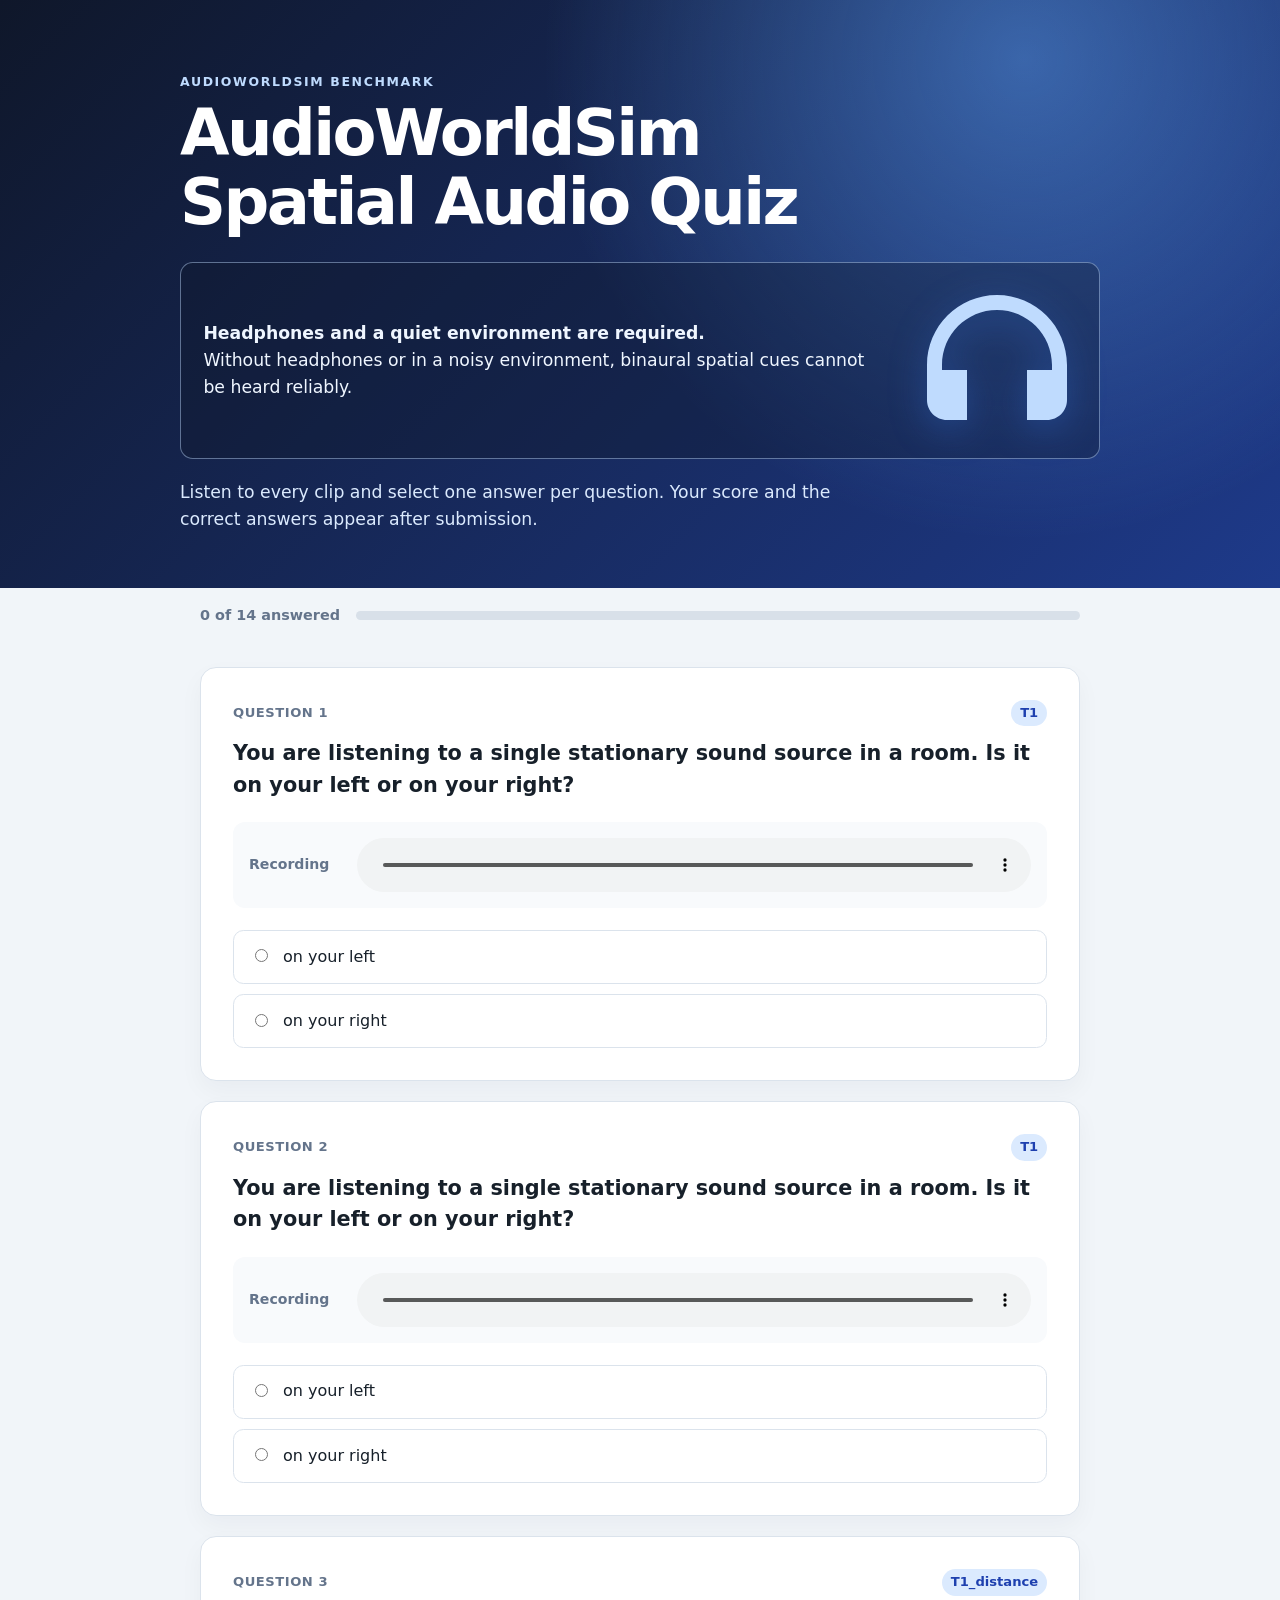
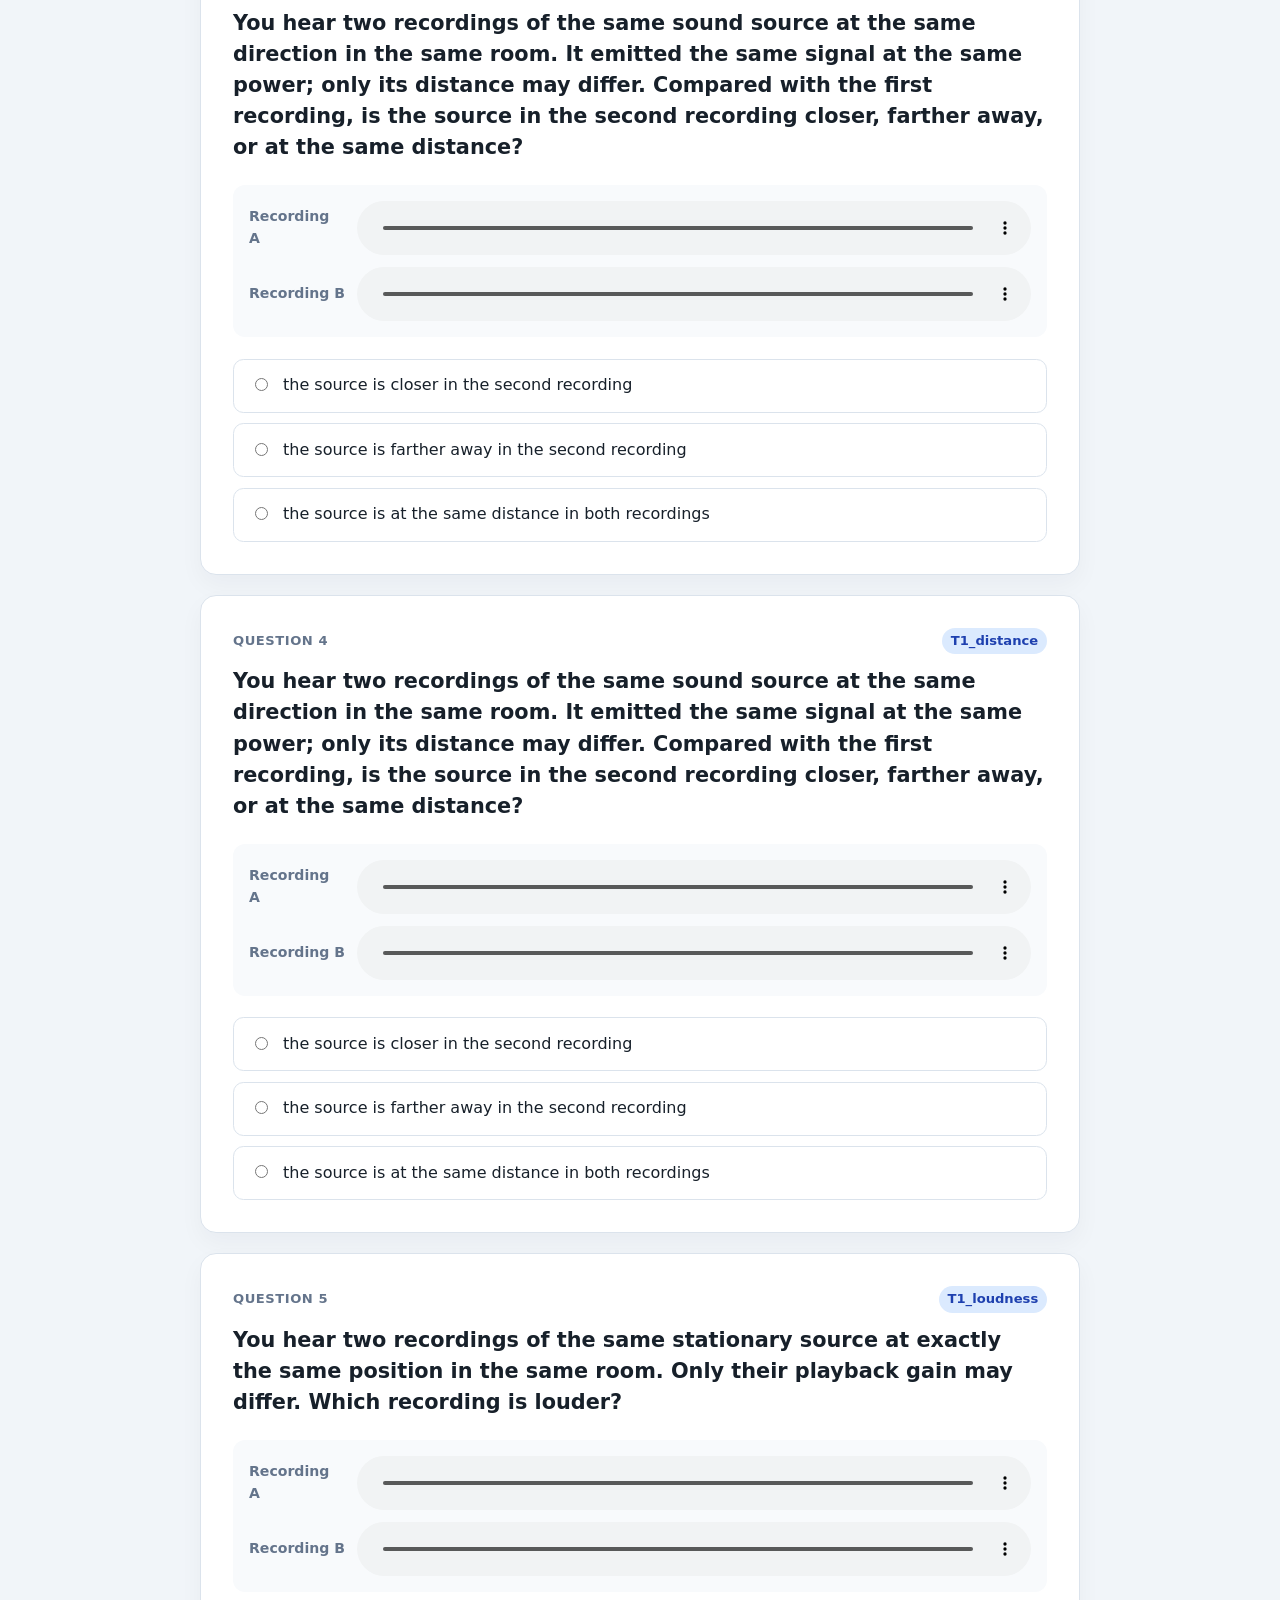
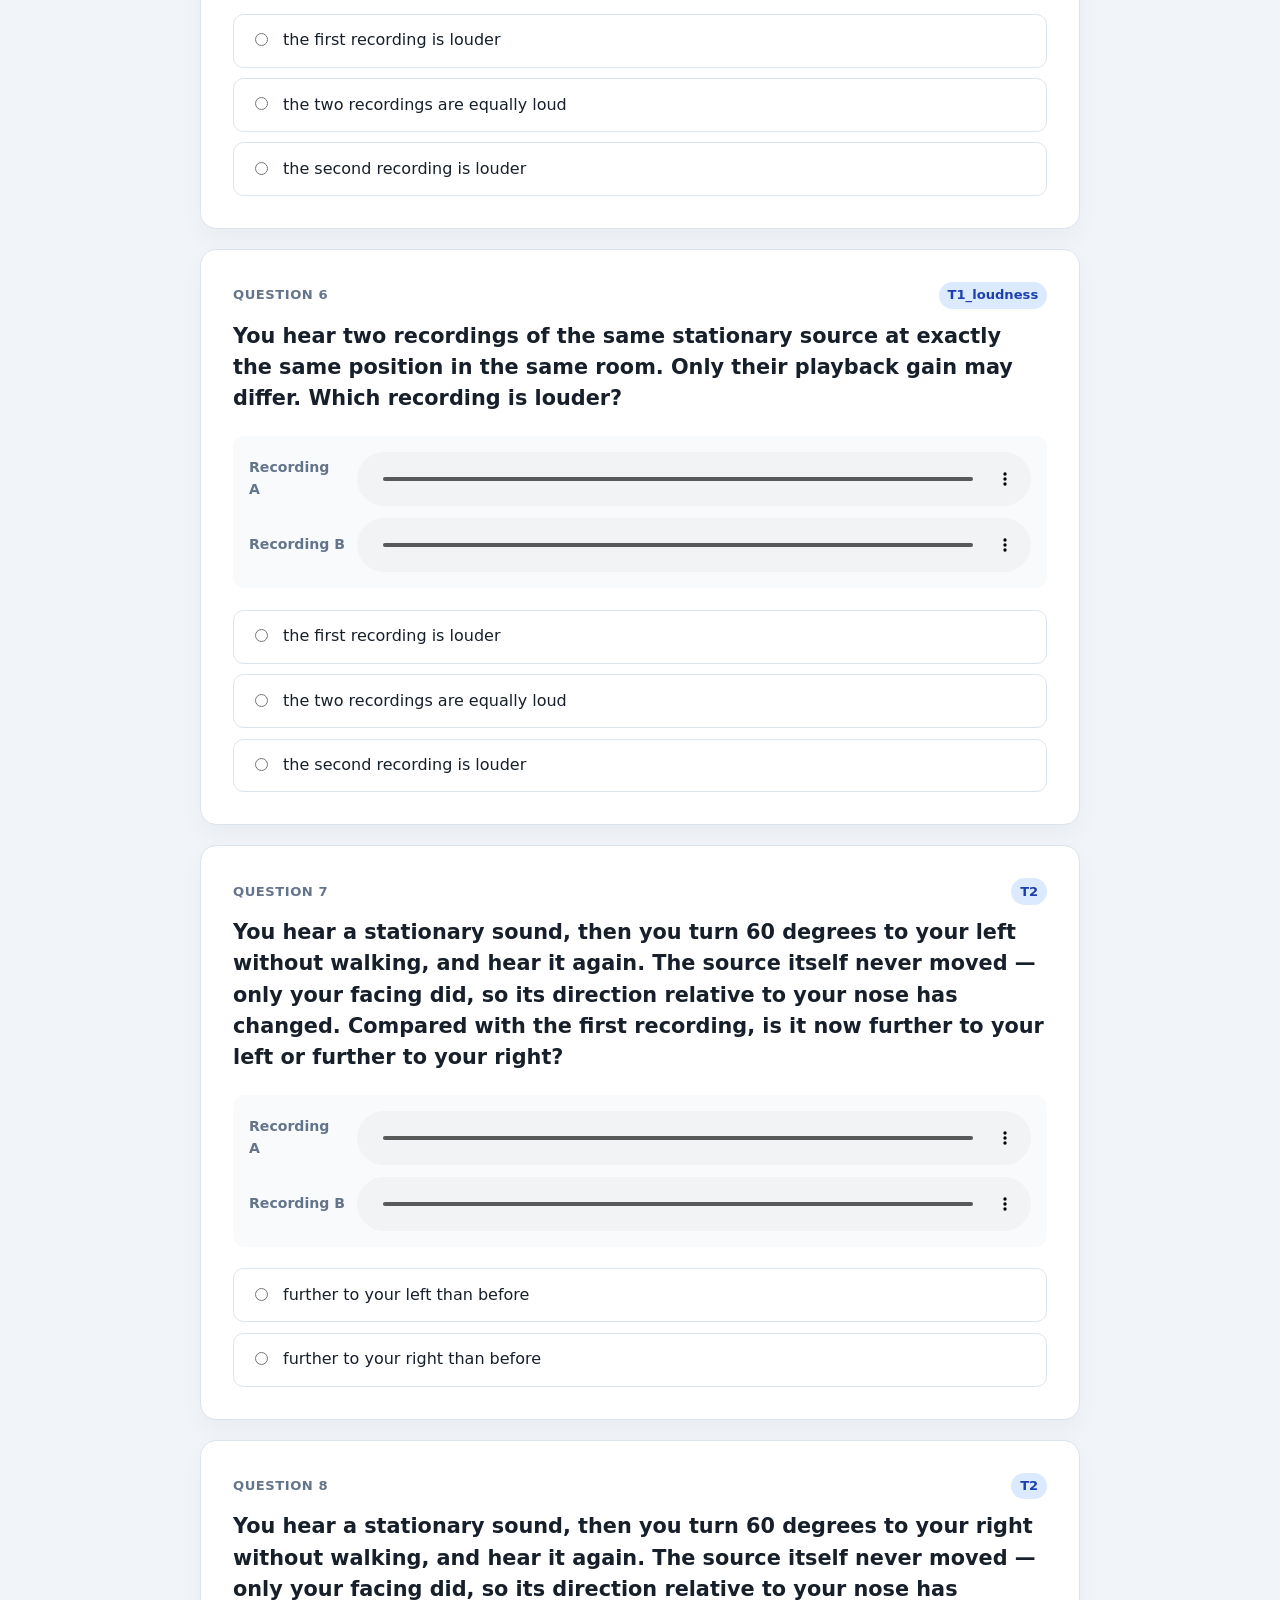
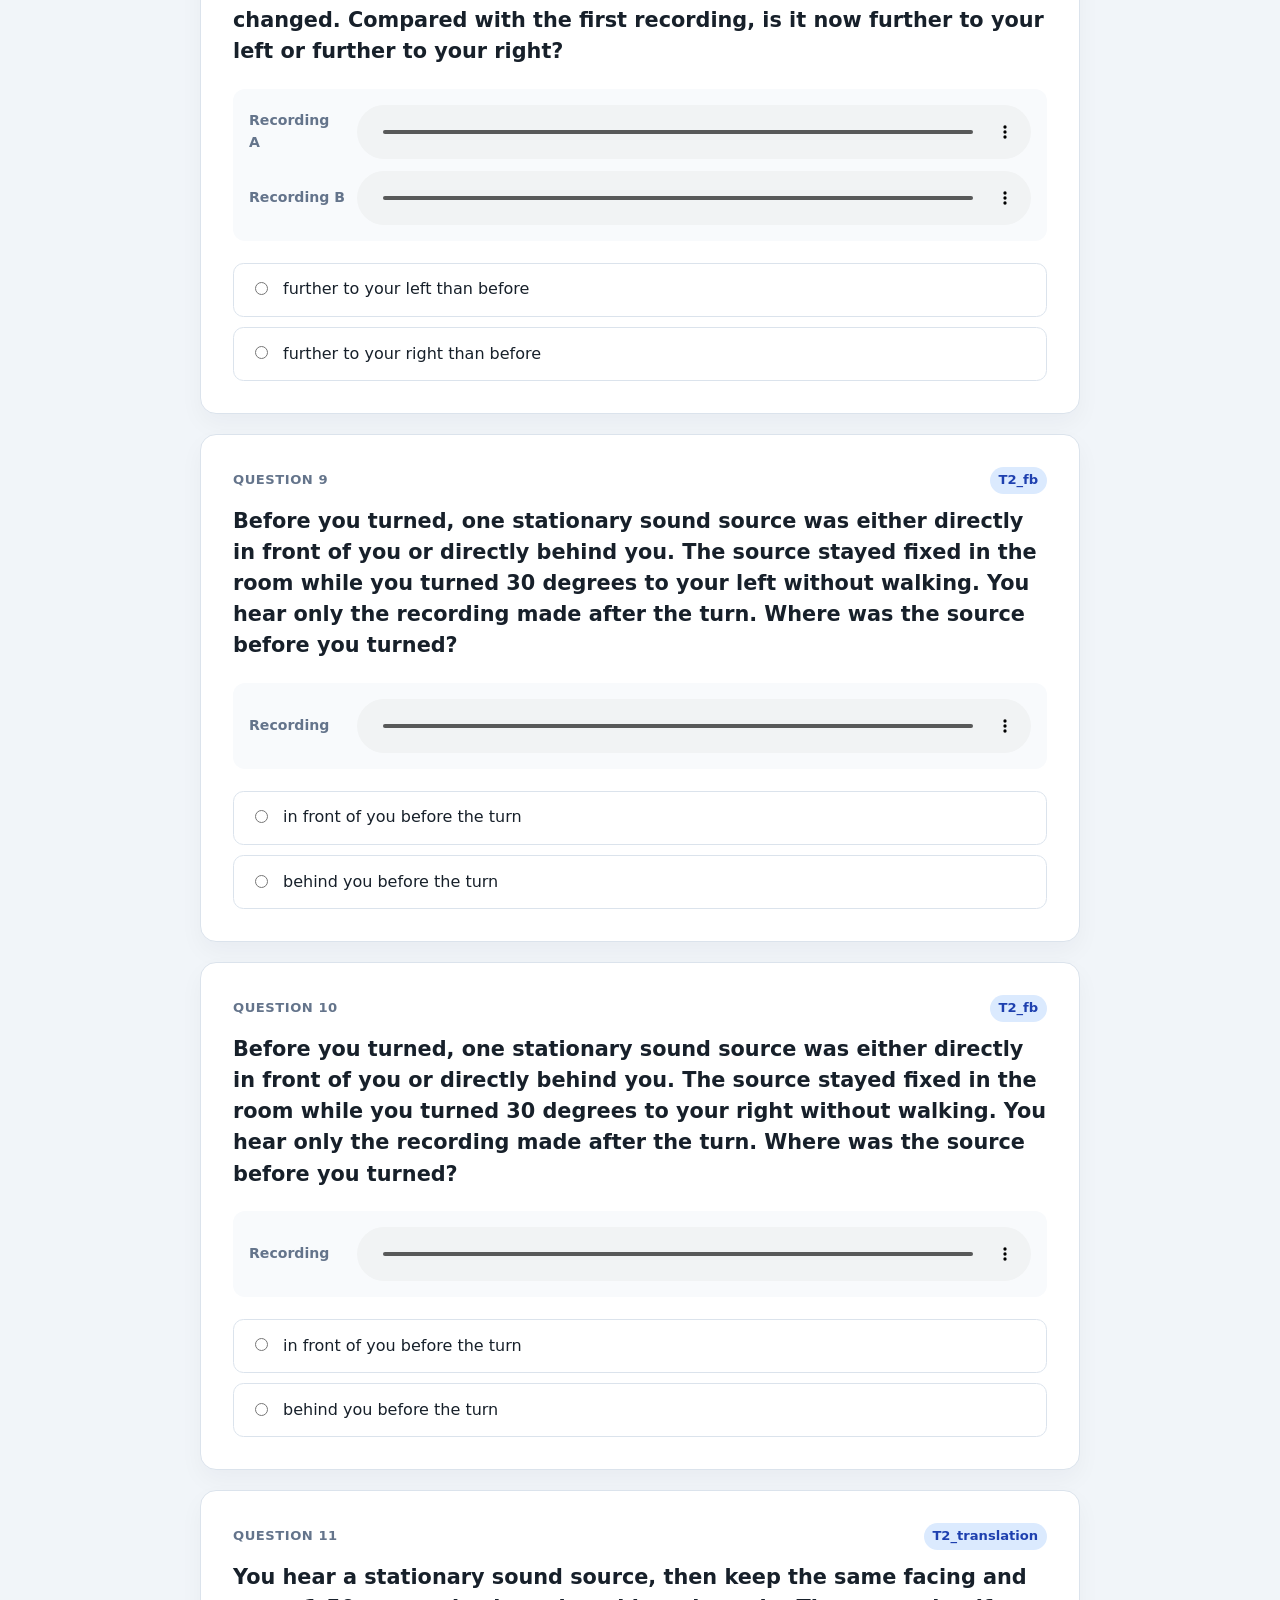
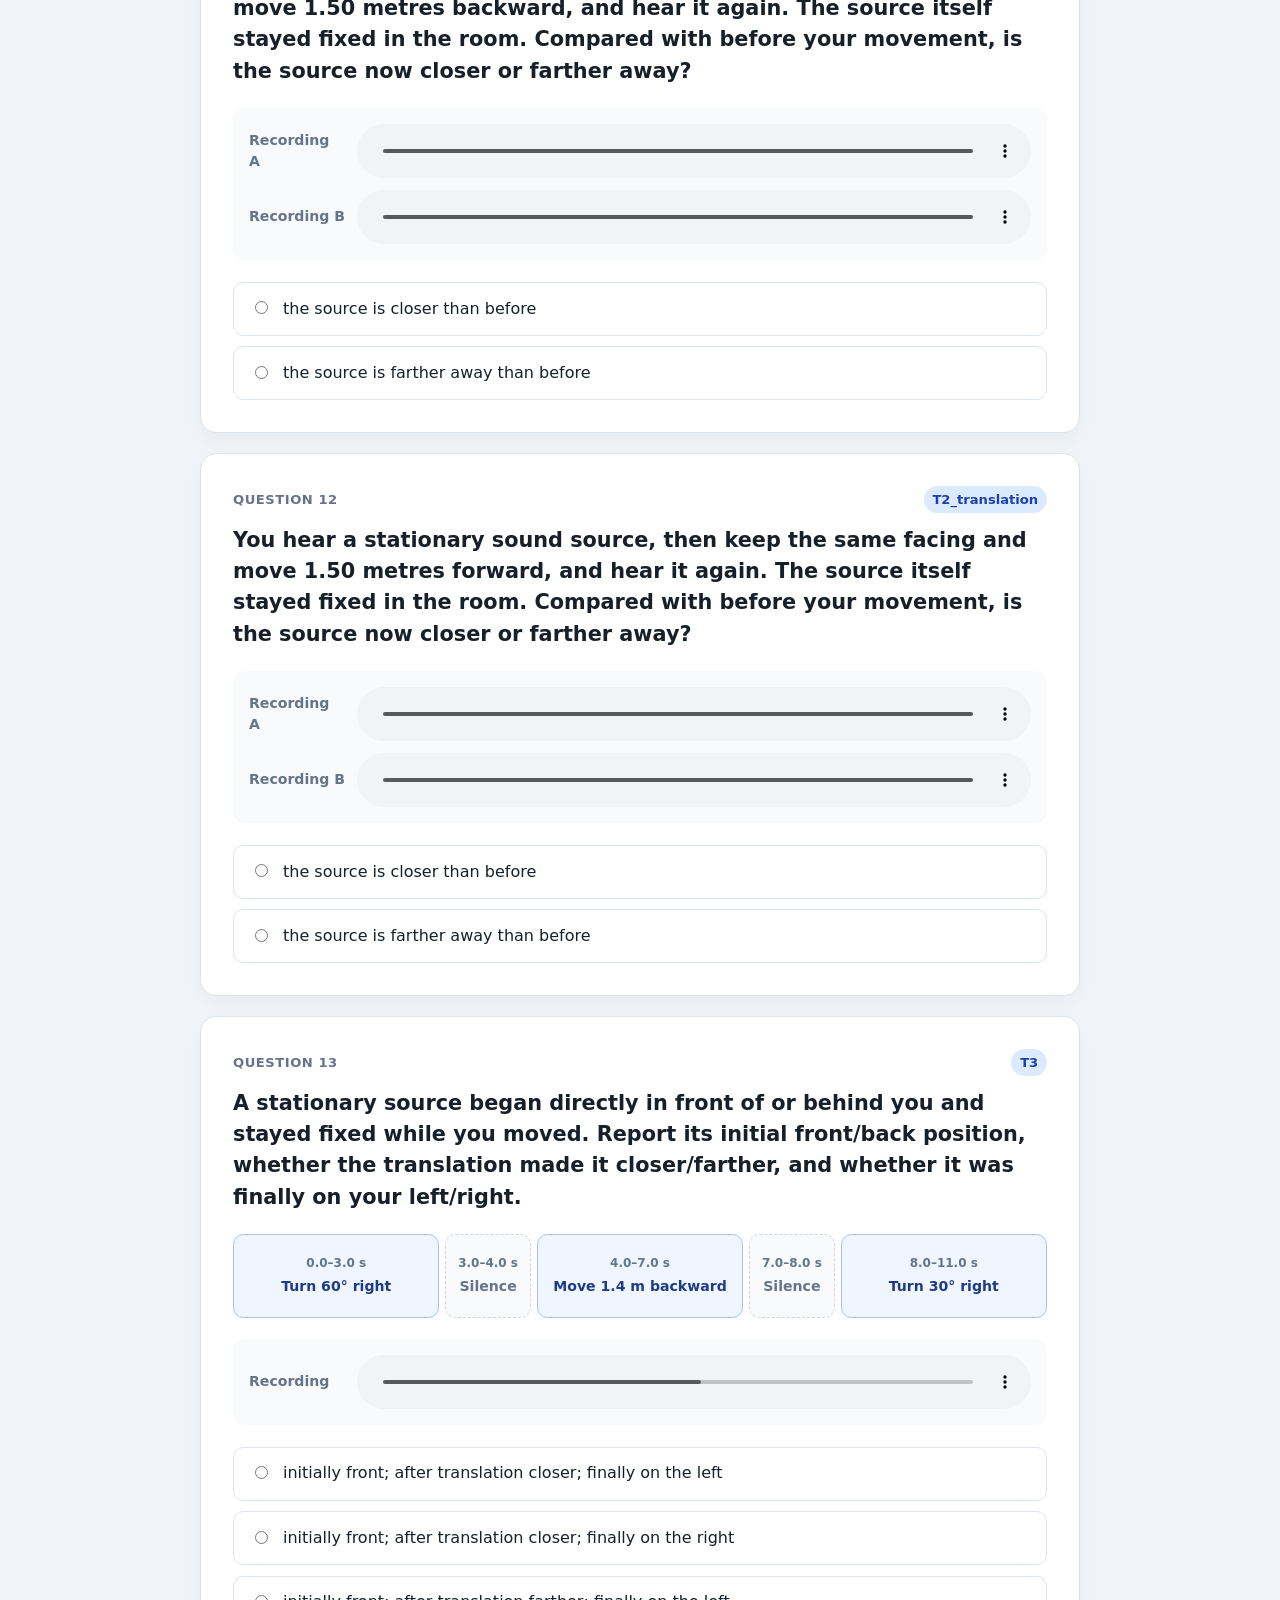
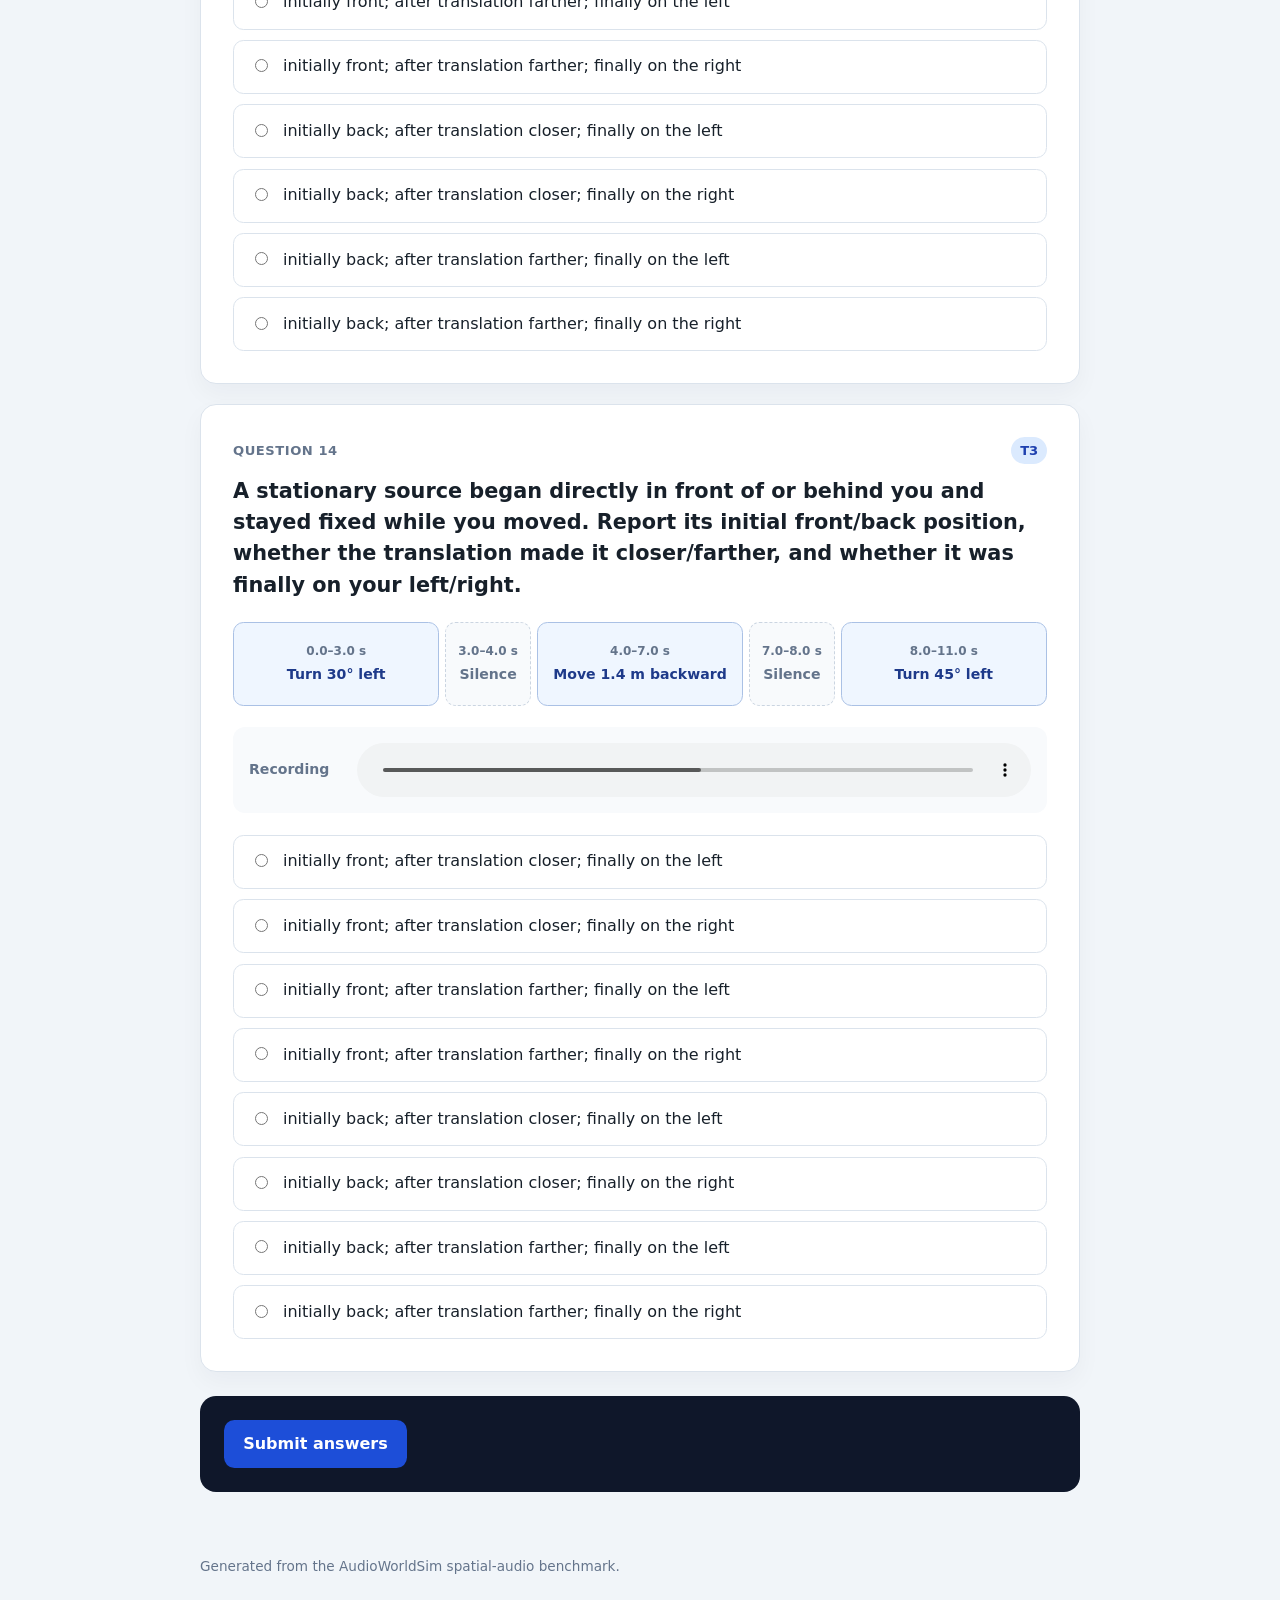
==== commit 18439767: "Regenerate all spatial audio question types" ====
--- a/docs/audition/index.html
+++ b/docs/audition/index.html
@@ -5,7 +5,7 @@
   <meta name="viewport" content="width=device-width, initial-scale=1">
   <meta name="color-scheme" content="light">
   <title>AudioWorldSim Spatial Audio Quiz</title>
-  <link rel="stylesheet" href="styles.css?v=596de9968796">
+  <link rel="stylesheet" href="styles.css?v=e6ecc55b161e">
 </head>
 <body>
   <header class="hero">
@@ -55,7 +55,7 @@
     Generated from the AudioWorldSim spatial-audio benchmark.
   </footer>
 
-  <script src="questions.js?v=596de9968796"></script>
-  <script src="app.js?v=596de9968796"></script>
+  <script src="questions.js?v=e6ecc55b161e"></script>
+  <script src="app.js?v=e6ecc55b161e"></script>
 </body>
 </html>
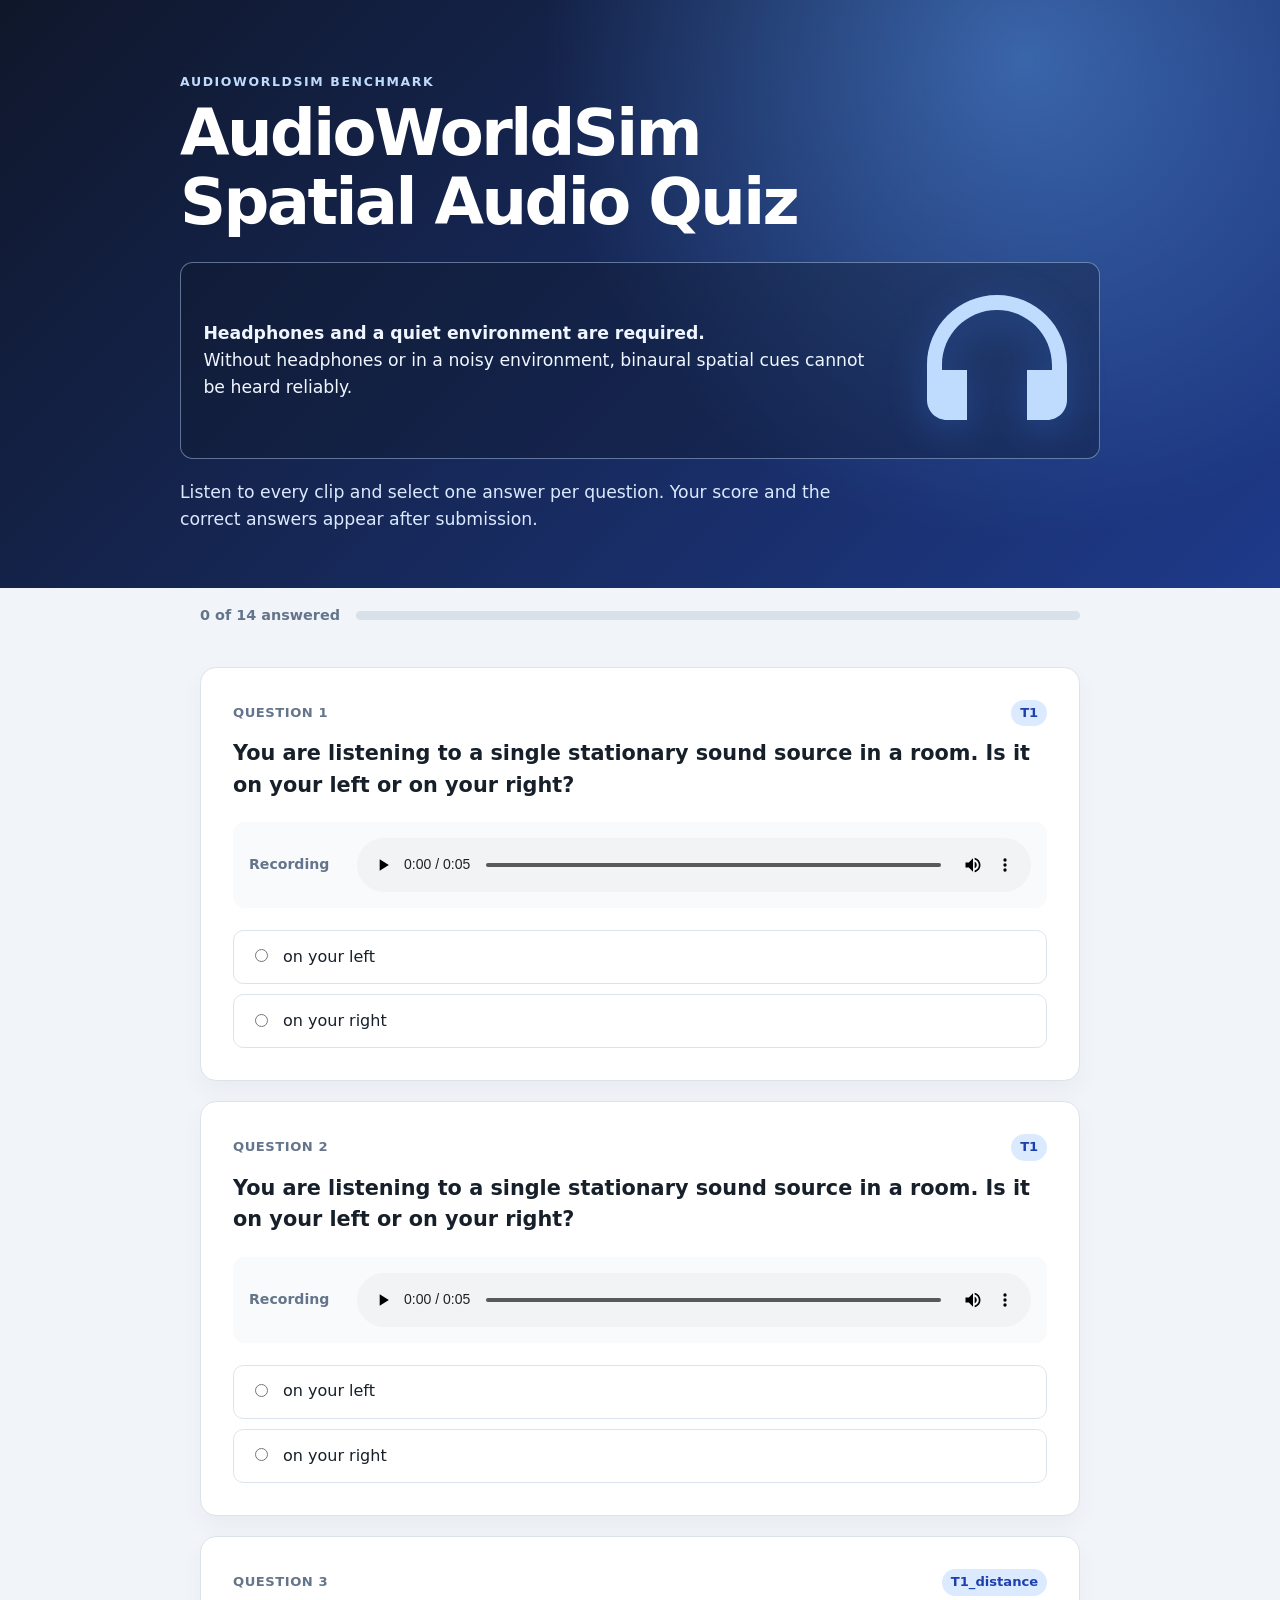
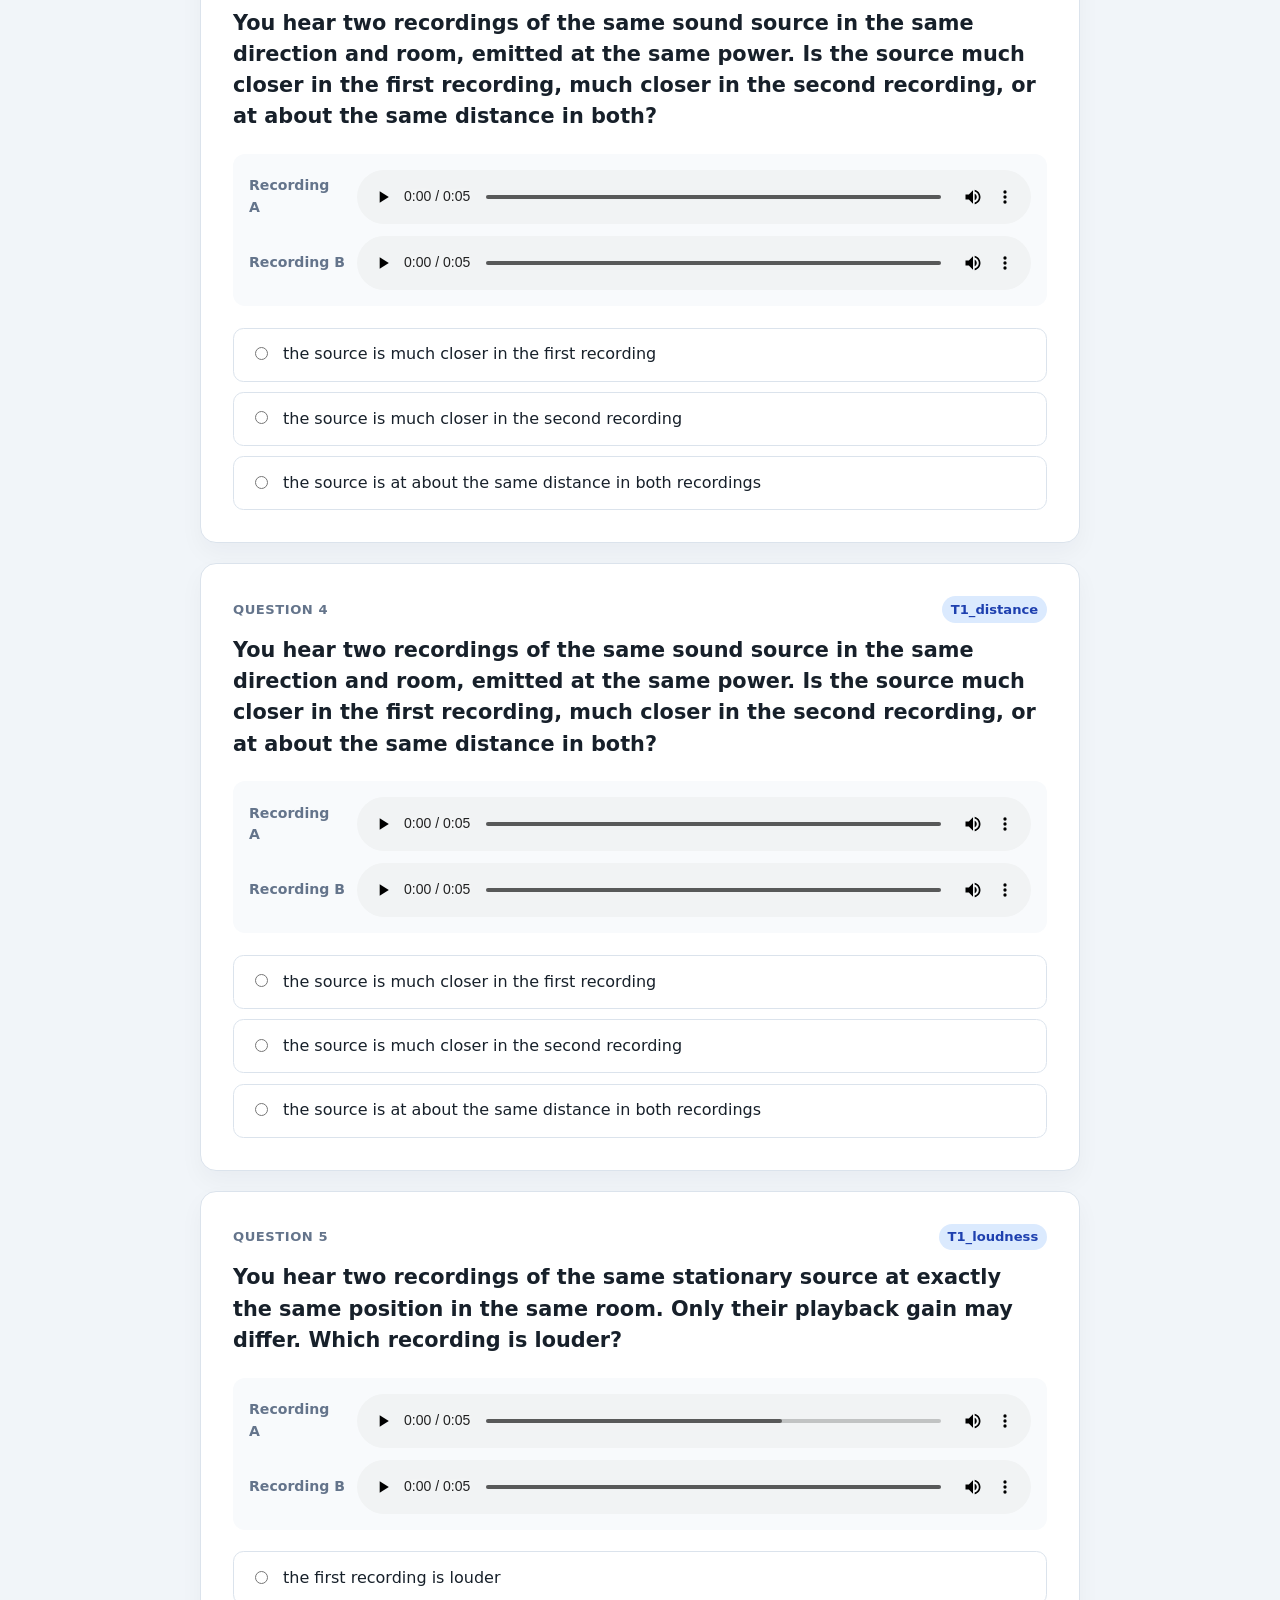
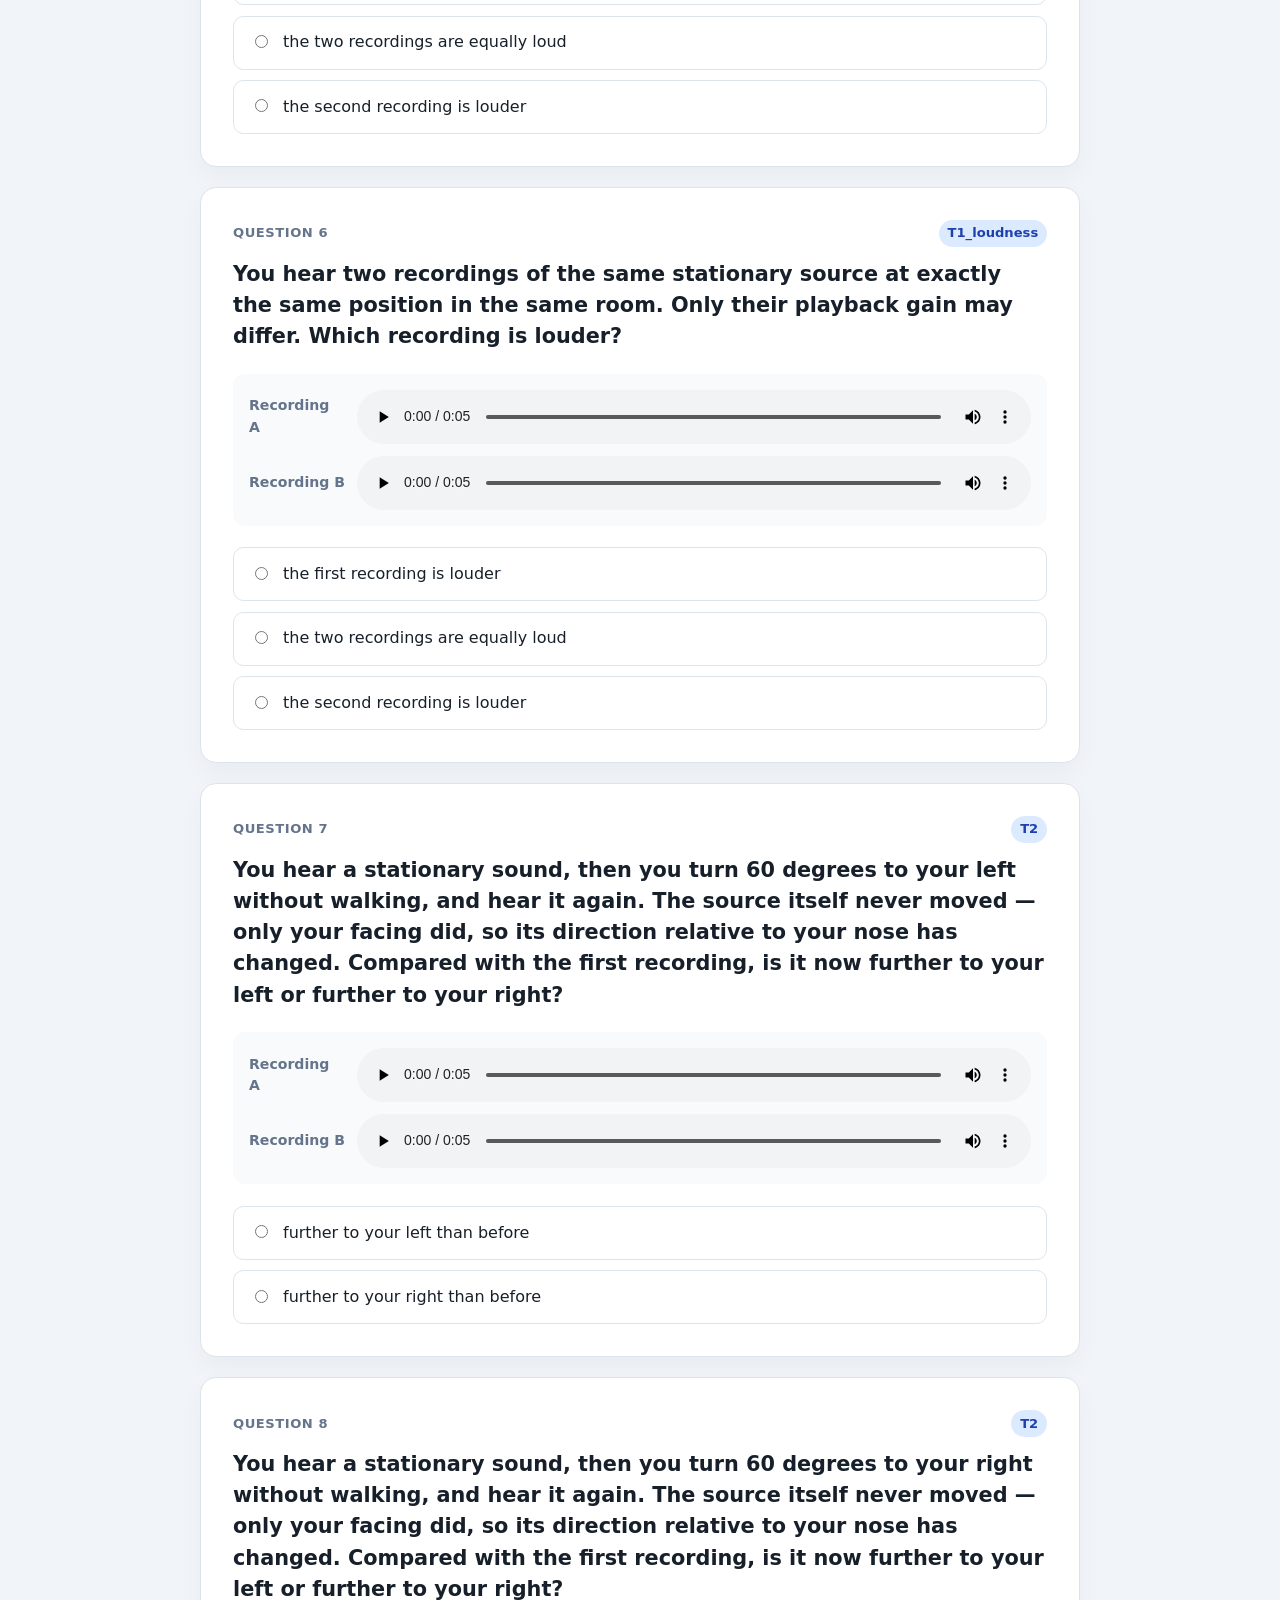
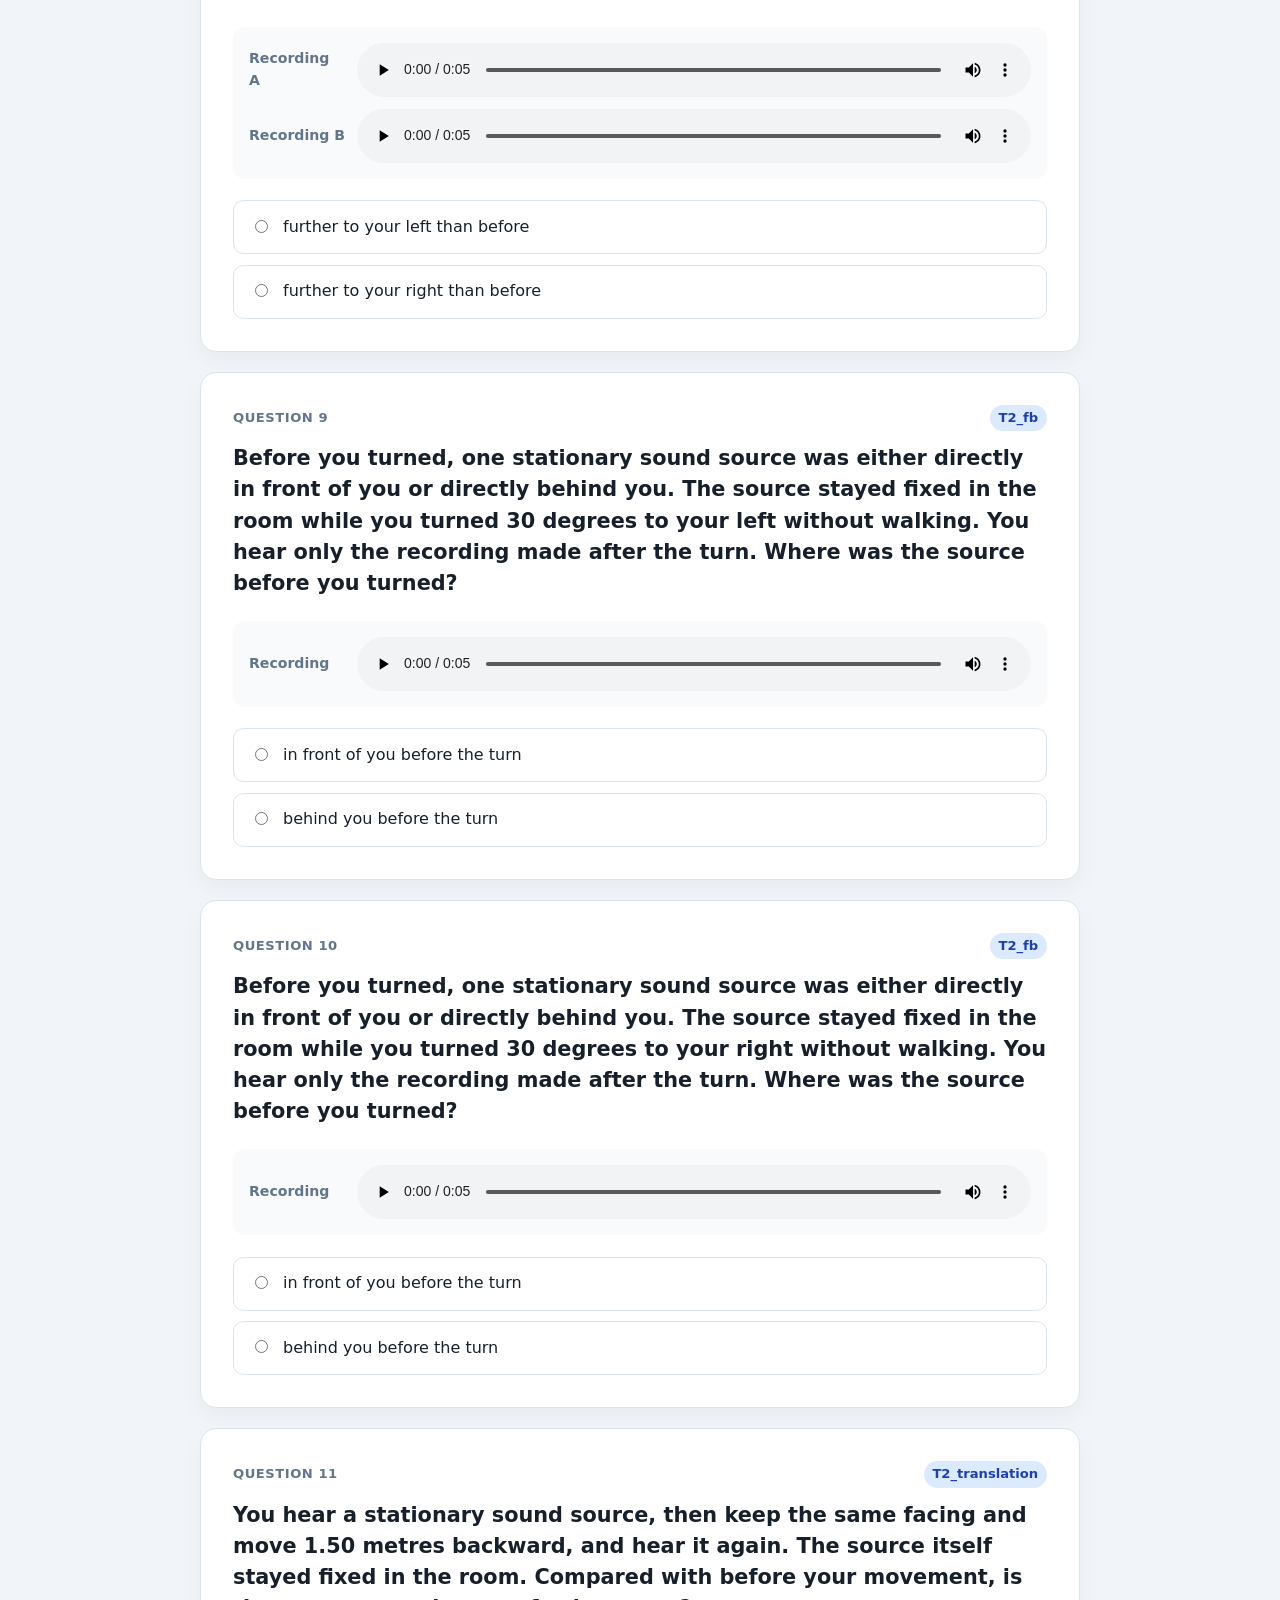
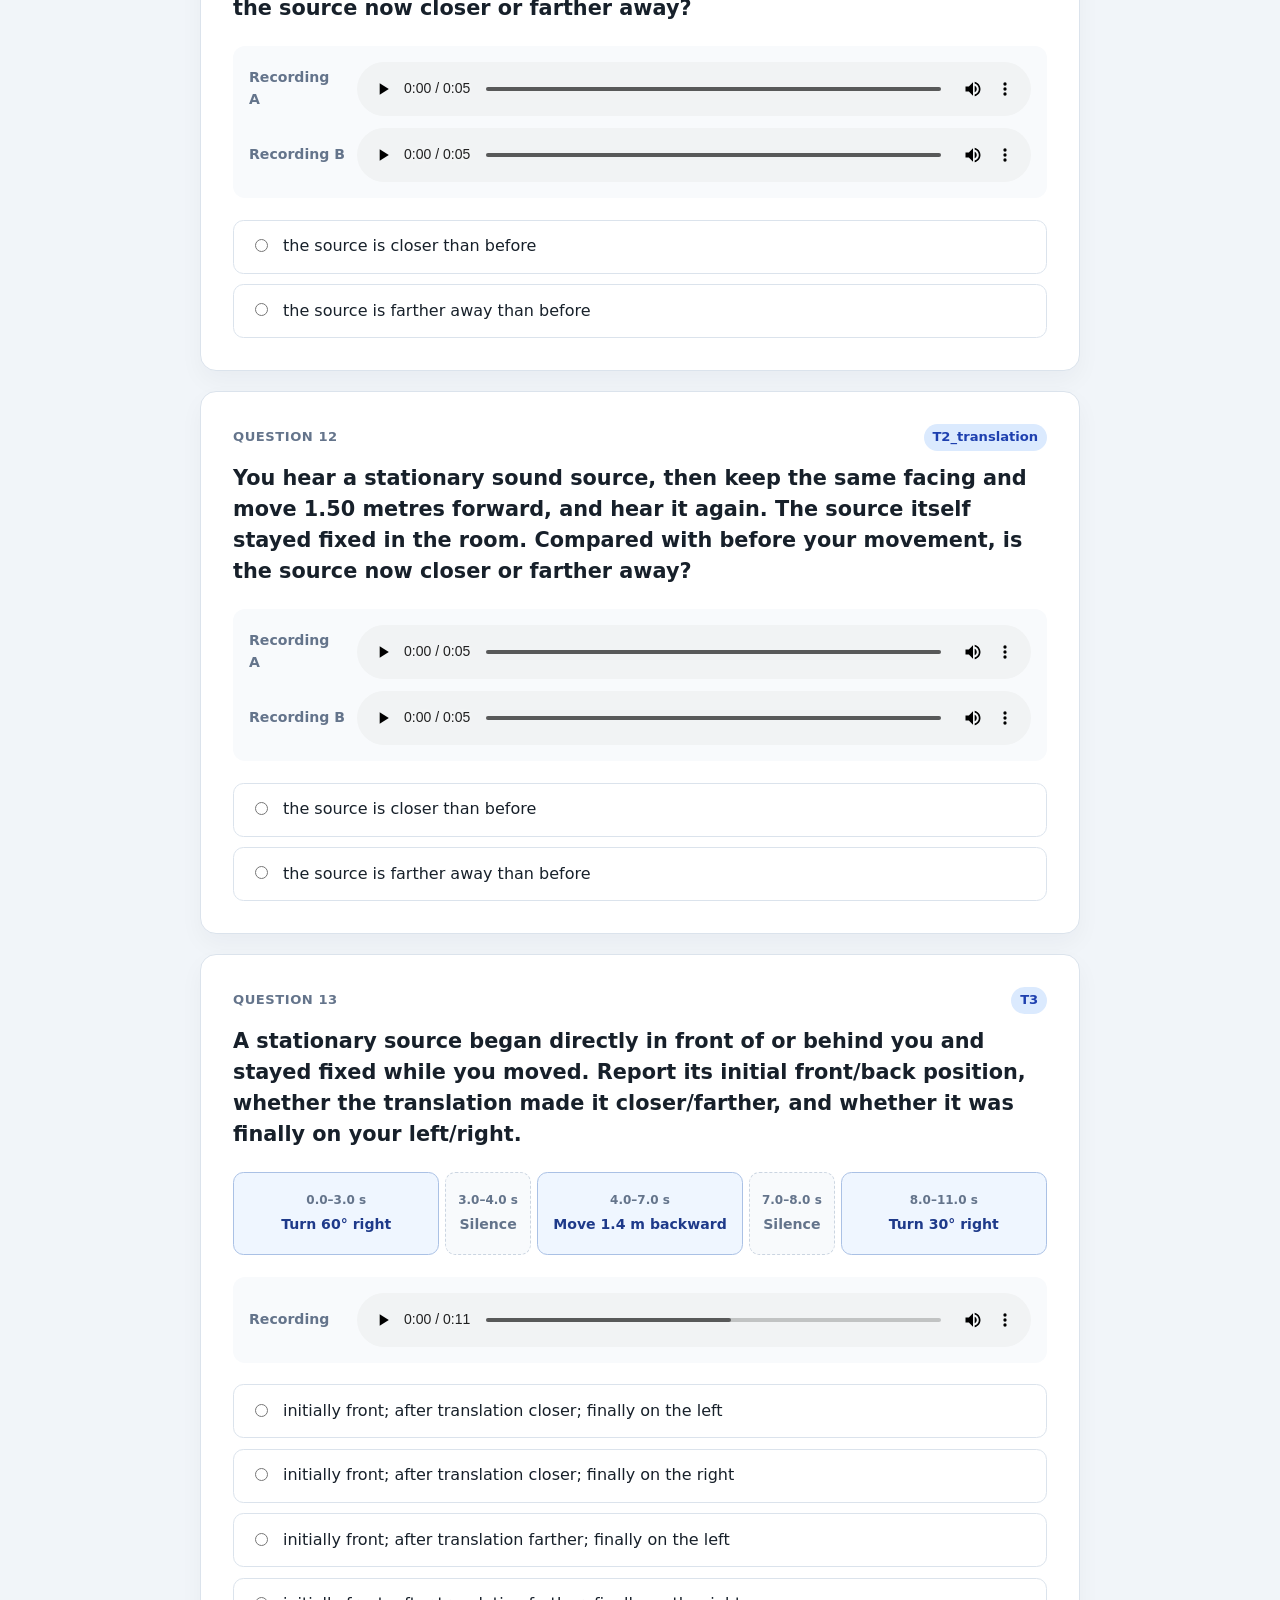
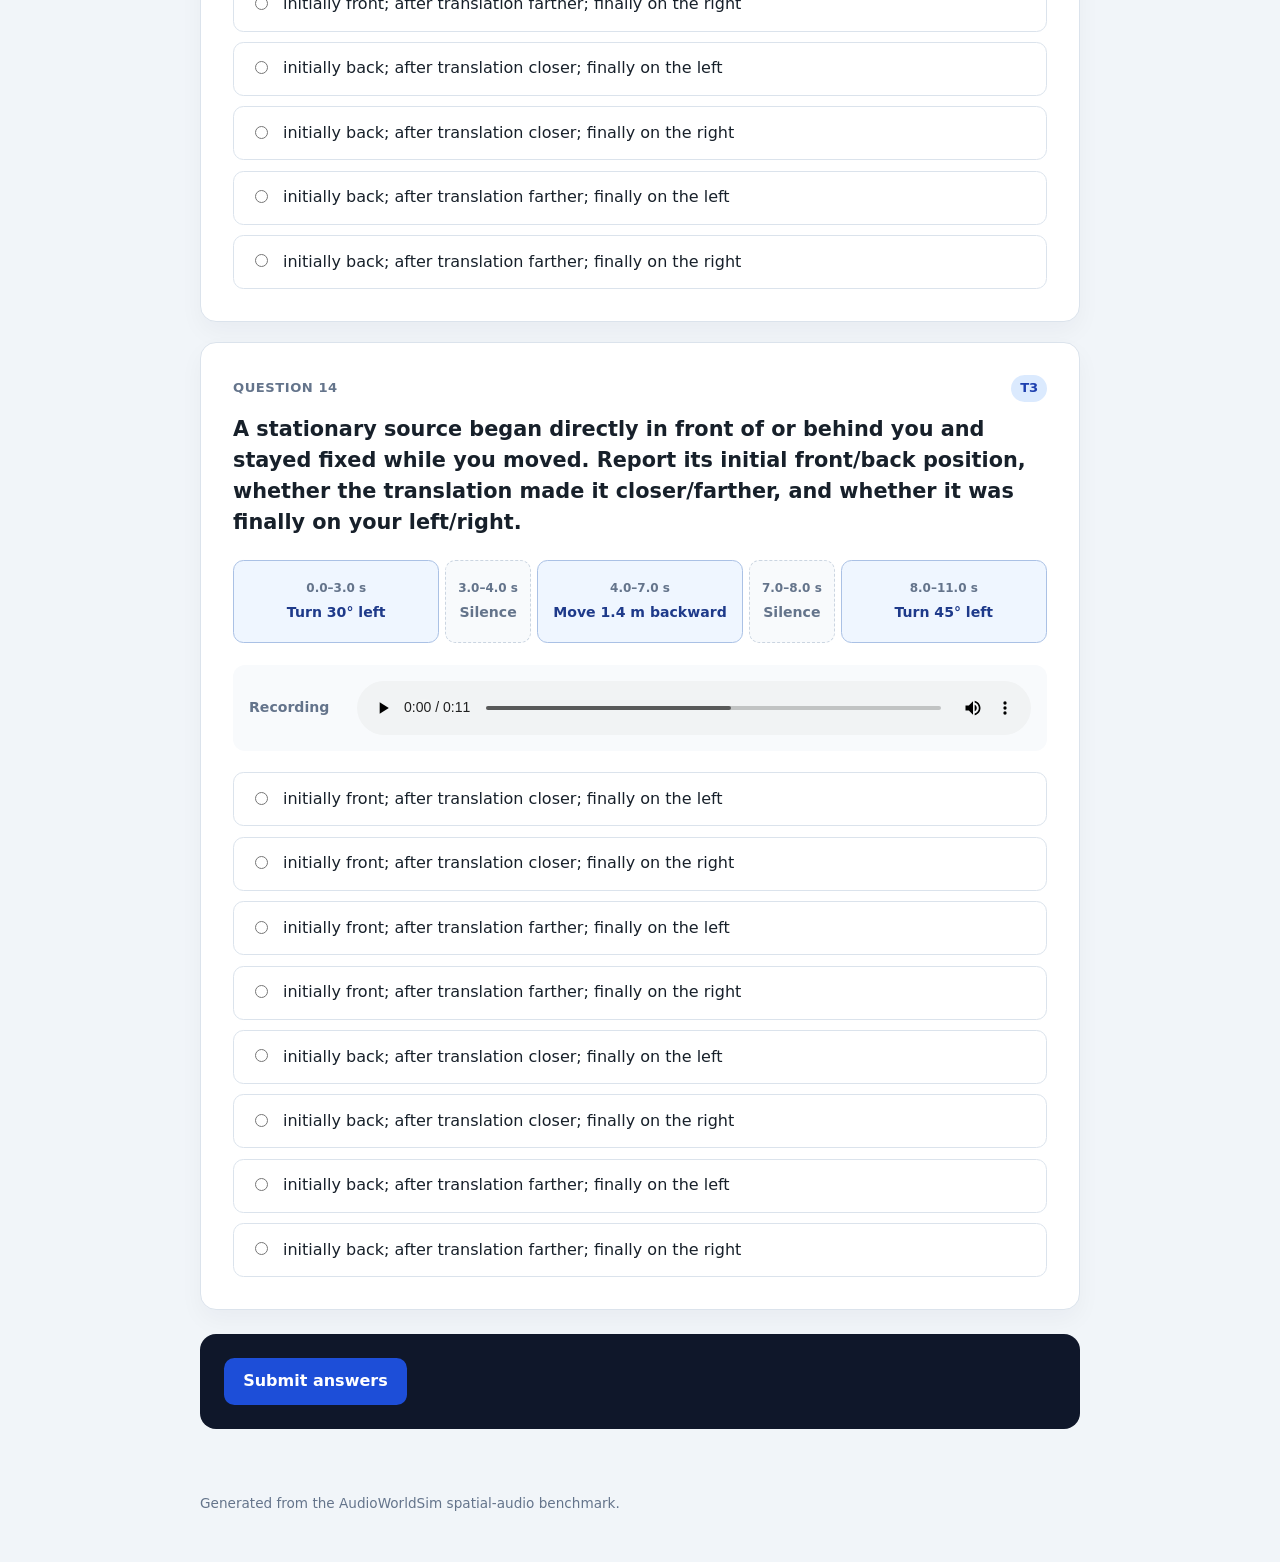
==== commit 5571d9f9: "Clarify degree of distance differences Co-authored-by: Cursor <cursoragent@cursor.com>" ====
--- a/docs/audition/index.html
+++ b/docs/audition/index.html
@@ -5,7 +5,7 @@
   <meta name="viewport" content="width=device-width, initial-scale=1">
   <meta name="color-scheme" content="light">
   <title>AudioWorldSim Spatial Audio Quiz</title>
-  <link rel="stylesheet" href="styles.css?v=e6ecc55b161e">
+  <link rel="stylesheet" href="styles.css?v=eeffe70e5a60">
 </head>
 <body>
   <header class="hero">
@@ -55,7 +55,7 @@
     Generated from the AudioWorldSim spatial-audio benchmark.
   </footer>
 
-  <script src="questions.js?v=e6ecc55b161e"></script>
-  <script src="app.js?v=e6ecc55b161e"></script>
+  <script src="questions.js?v=eeffe70e5a60"></script>
+  <script src="app.js?v=eeffe70e5a60"></script>
 </body>
 </html>
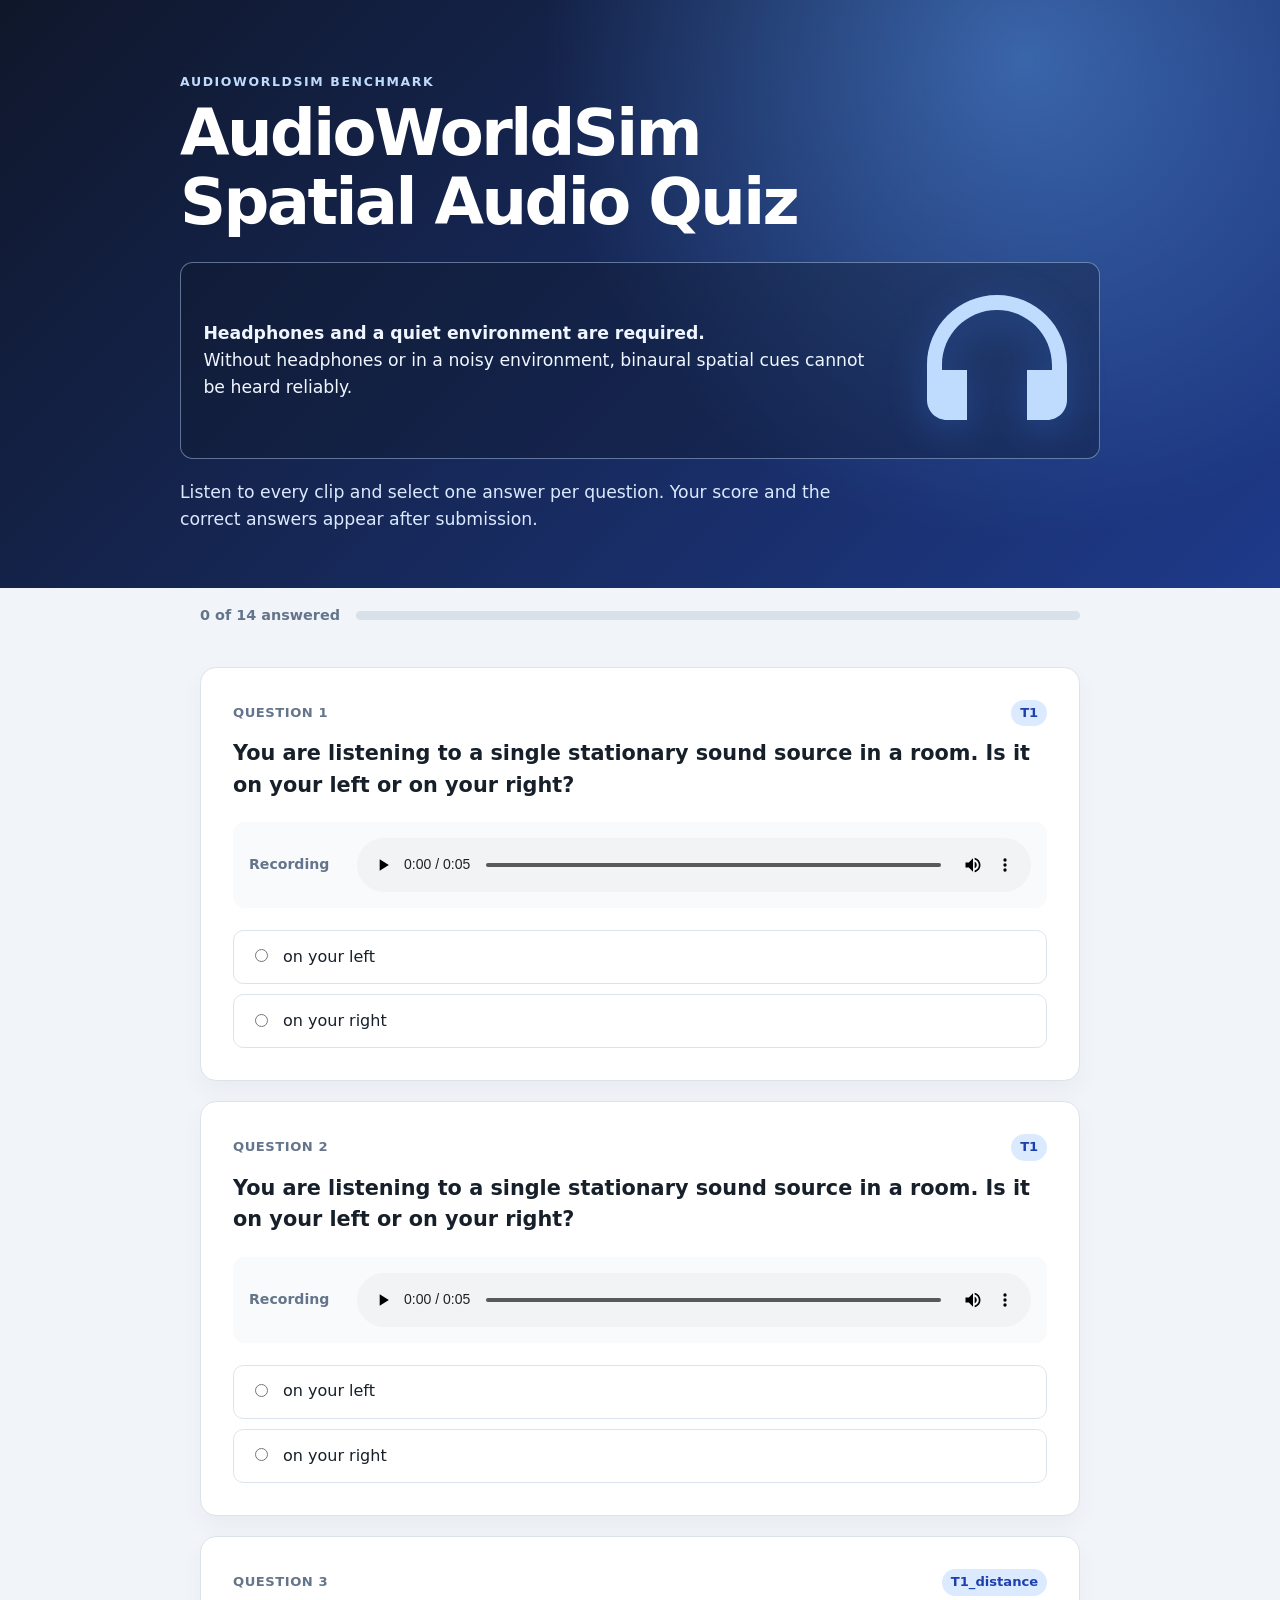
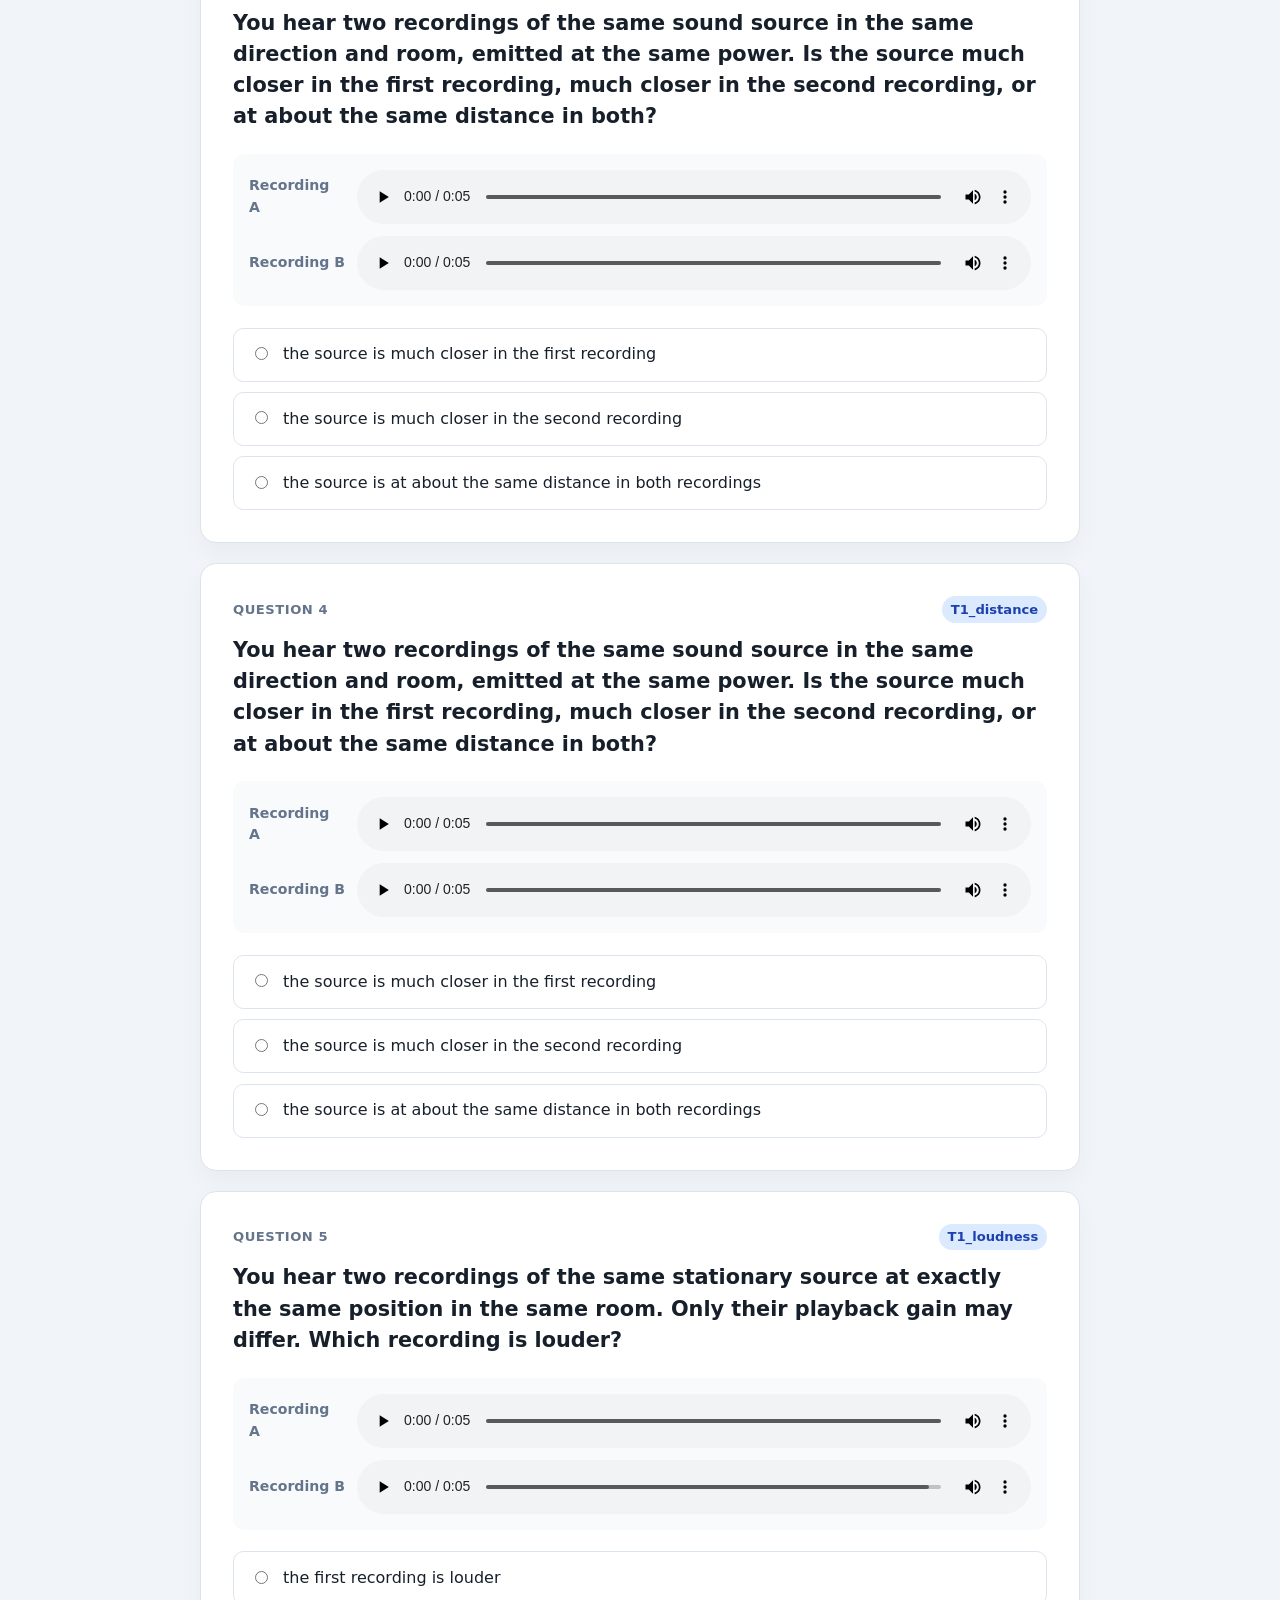
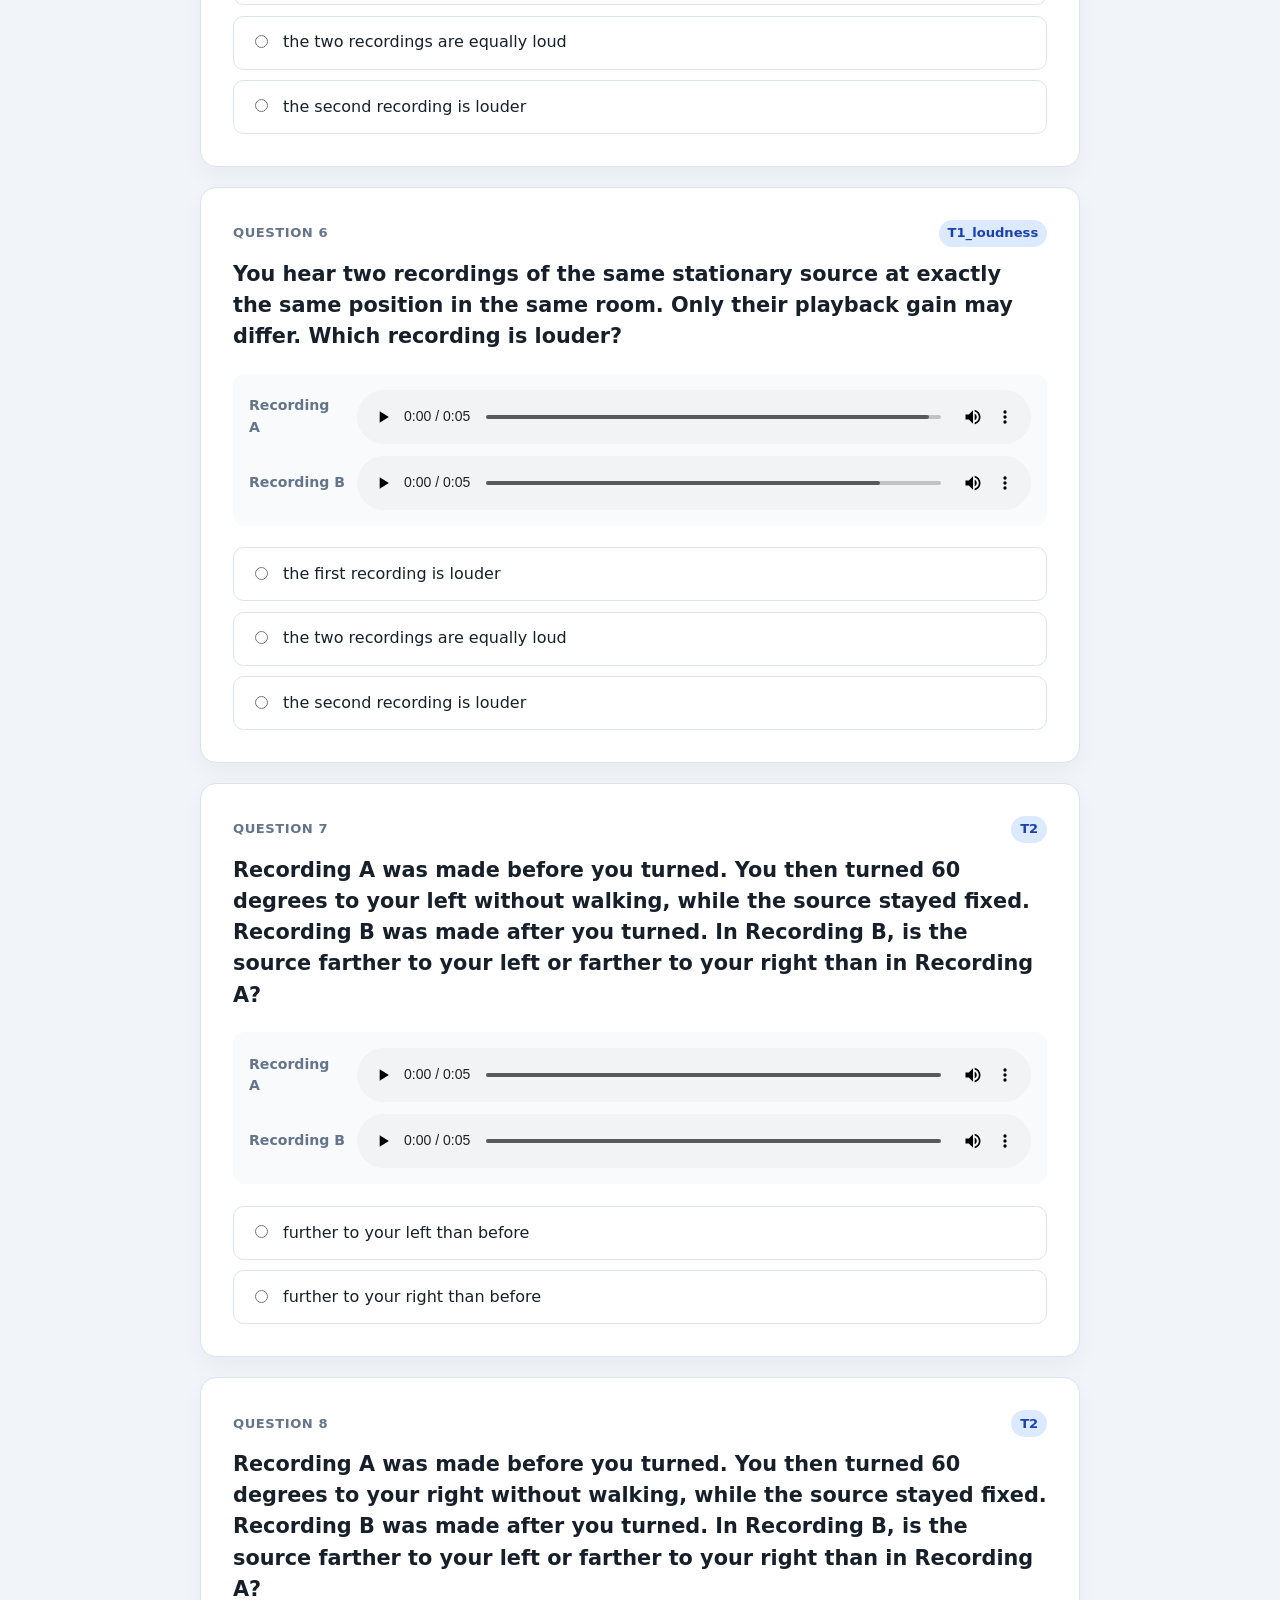
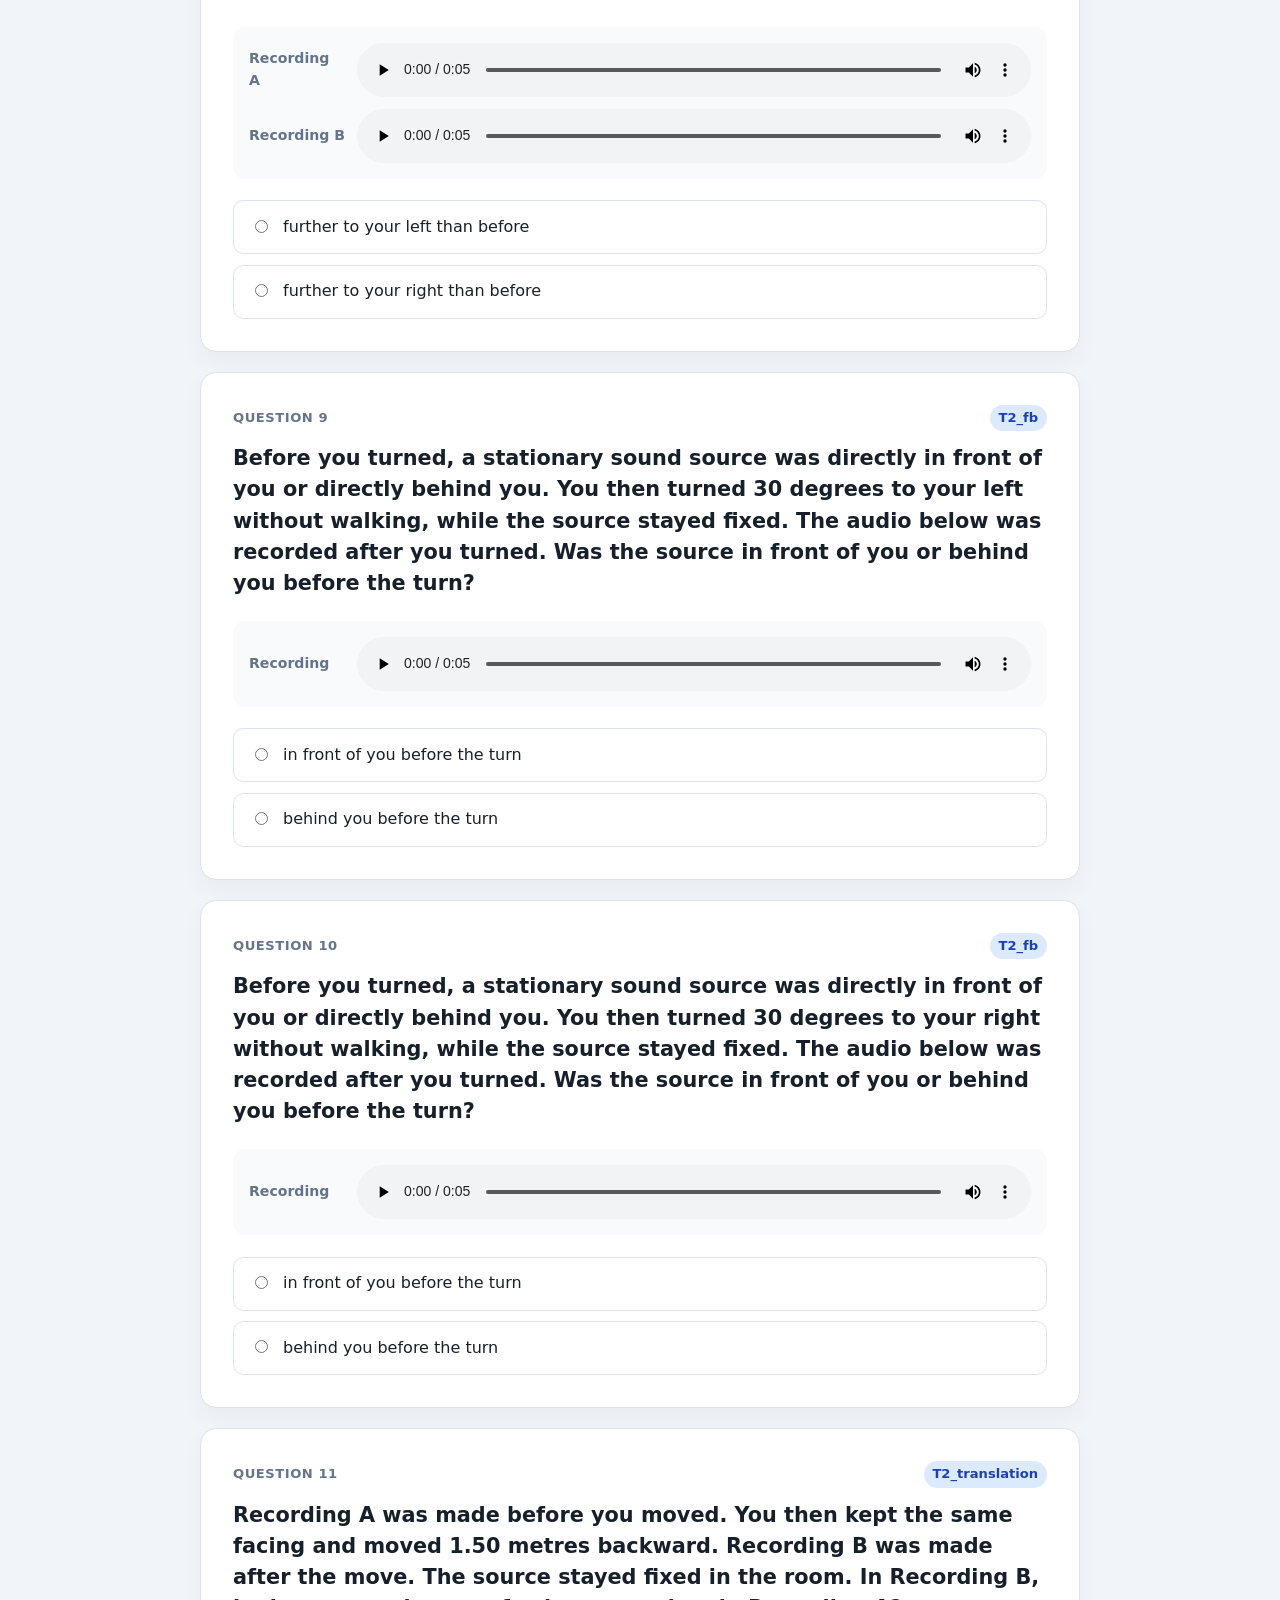
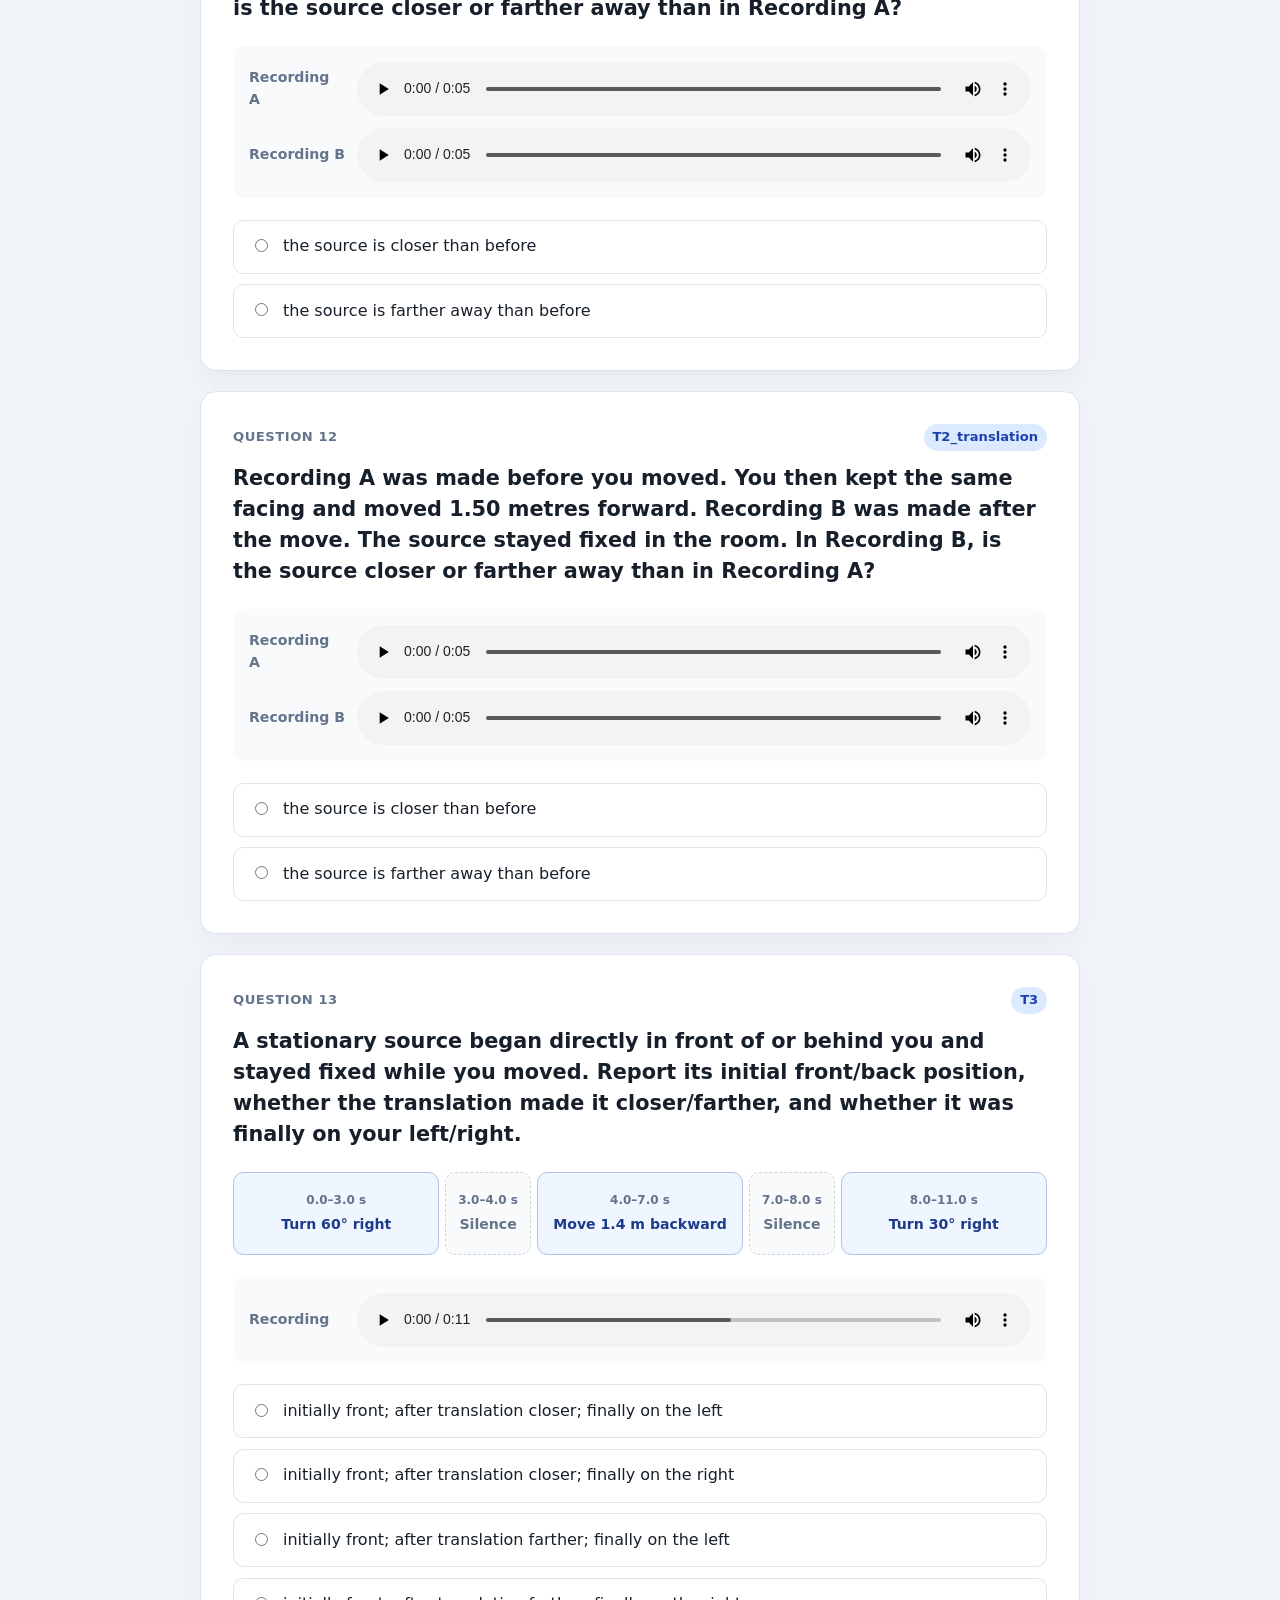
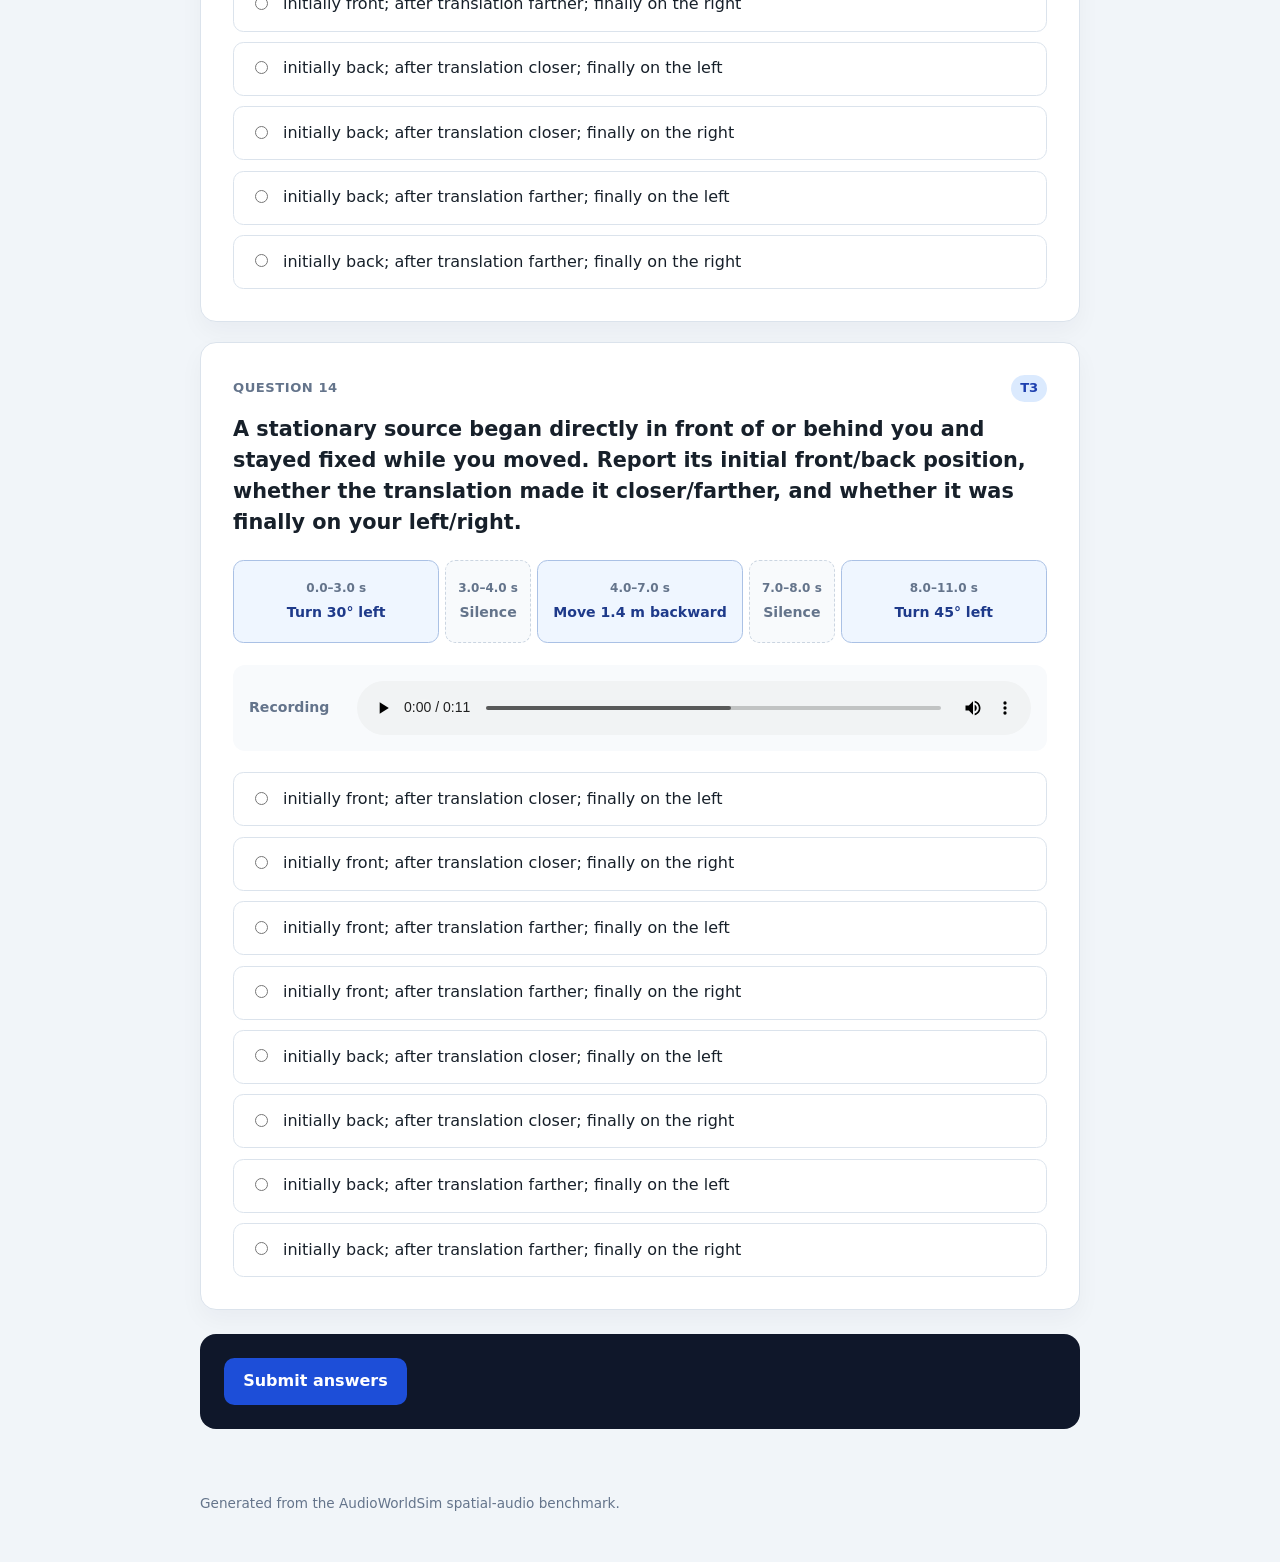
==== commit d4573b26: "Simplify motion question instructions Co-authored-by: Cursor <cursoragent@cursor.com>" ====
--- a/docs/audition/index.html
+++ b/docs/audition/index.html
@@ -5,7 +5,7 @@
   <meta name="viewport" content="width=device-width, initial-scale=1">
   <meta name="color-scheme" content="light">
   <title>AudioWorldSim Spatial Audio Quiz</title>
-  <link rel="stylesheet" href="styles.css?v=eeffe70e5a60">
+  <link rel="stylesheet" href="styles.css?v=2cd8aa2cc742">
 </head>
 <body>
   <header class="hero">
@@ -55,7 +55,7 @@
     Generated from the AudioWorldSim spatial-audio benchmark.
   </footer>
 
-  <script src="questions.js?v=eeffe70e5a60"></script>
-  <script src="app.js?v=eeffe70e5a60"></script>
+  <script src="questions.js?v=2cd8aa2cc742"></script>
+  <script src="app.js?v=2cd8aa2cc742"></script>
 </body>
 </html>
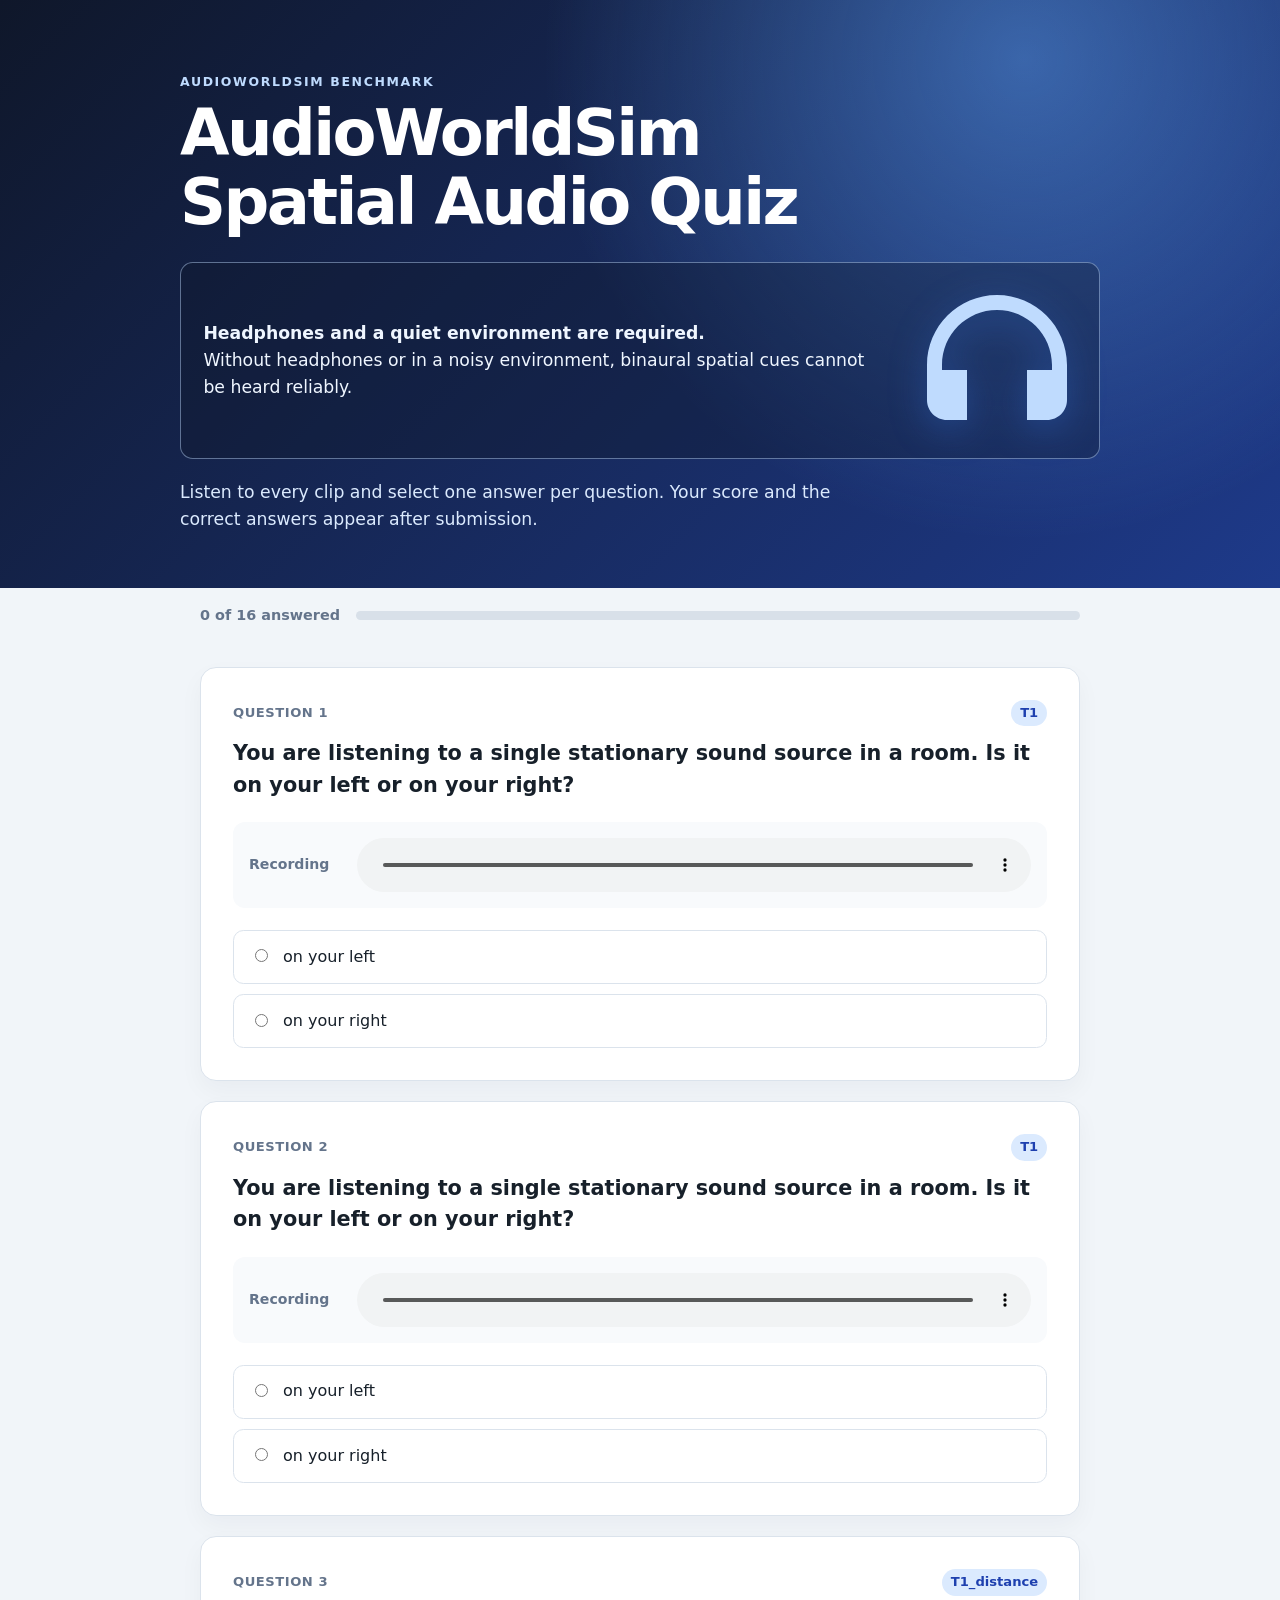
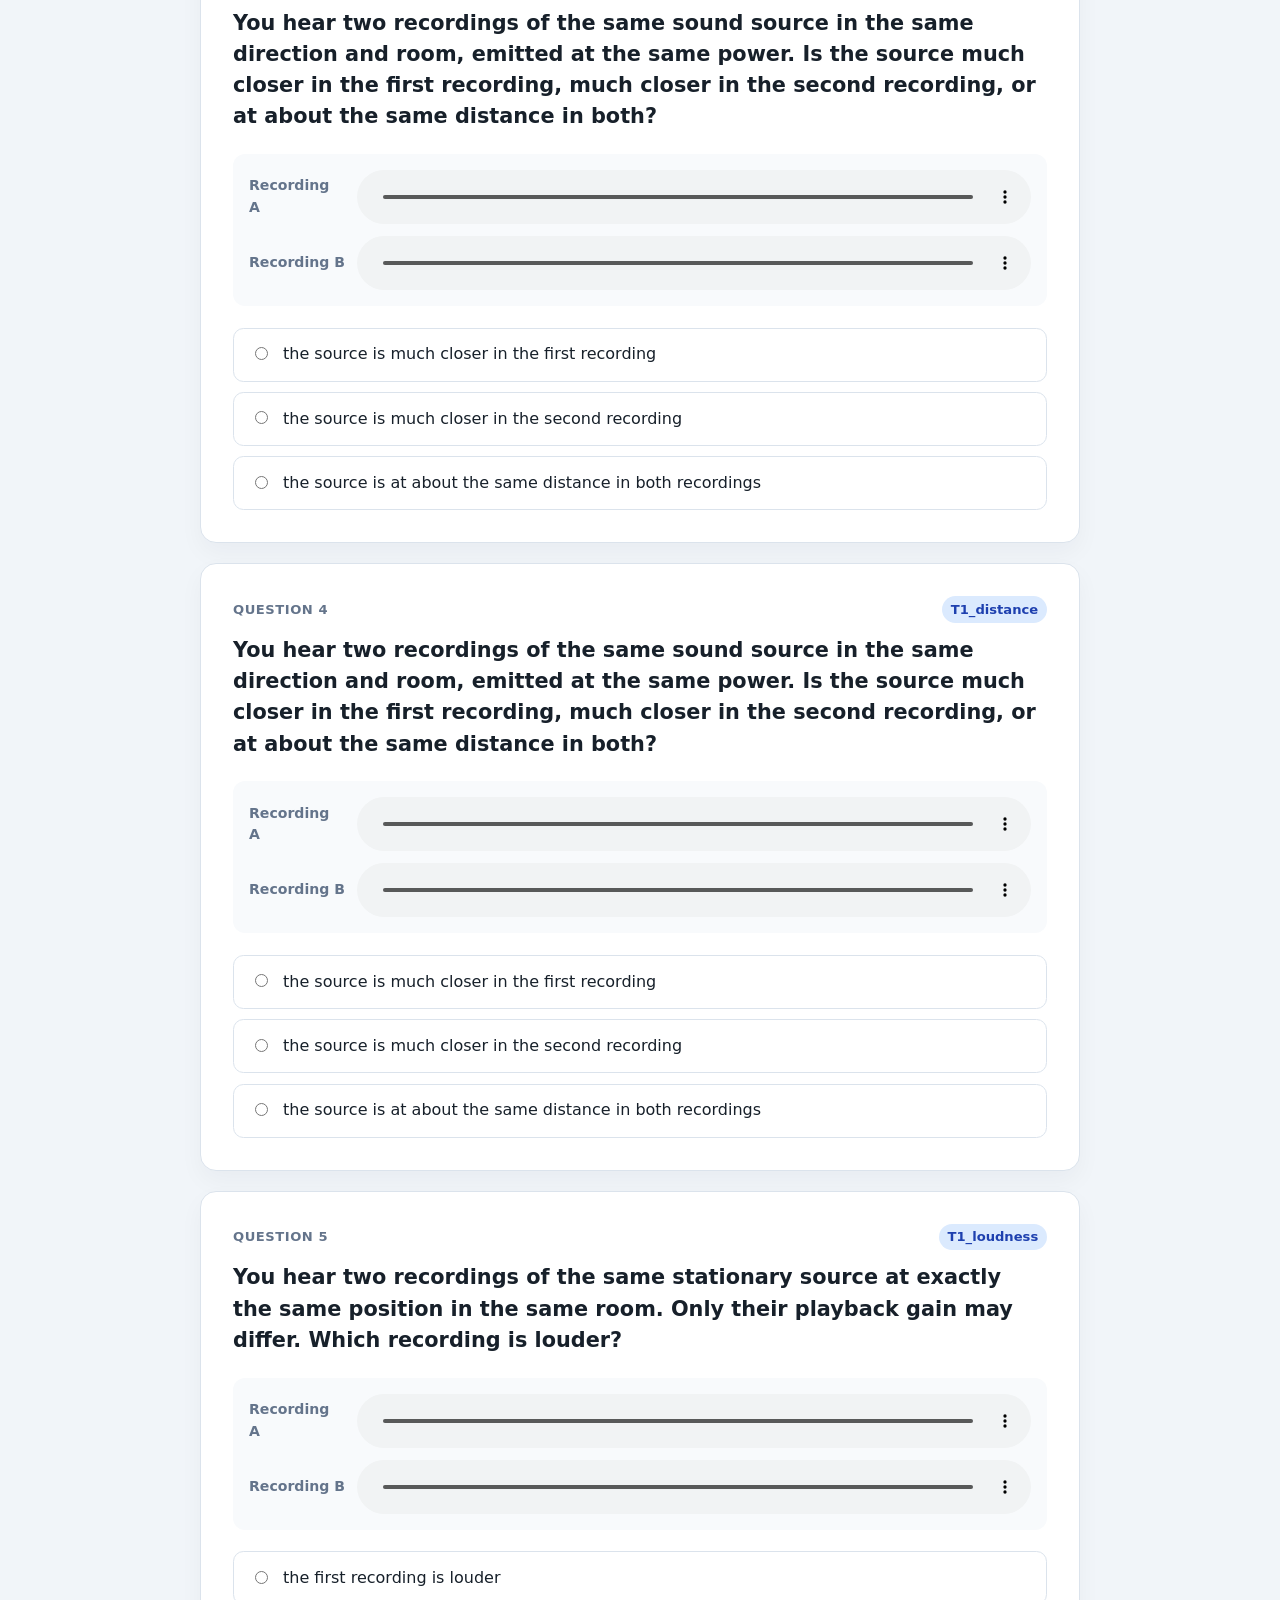
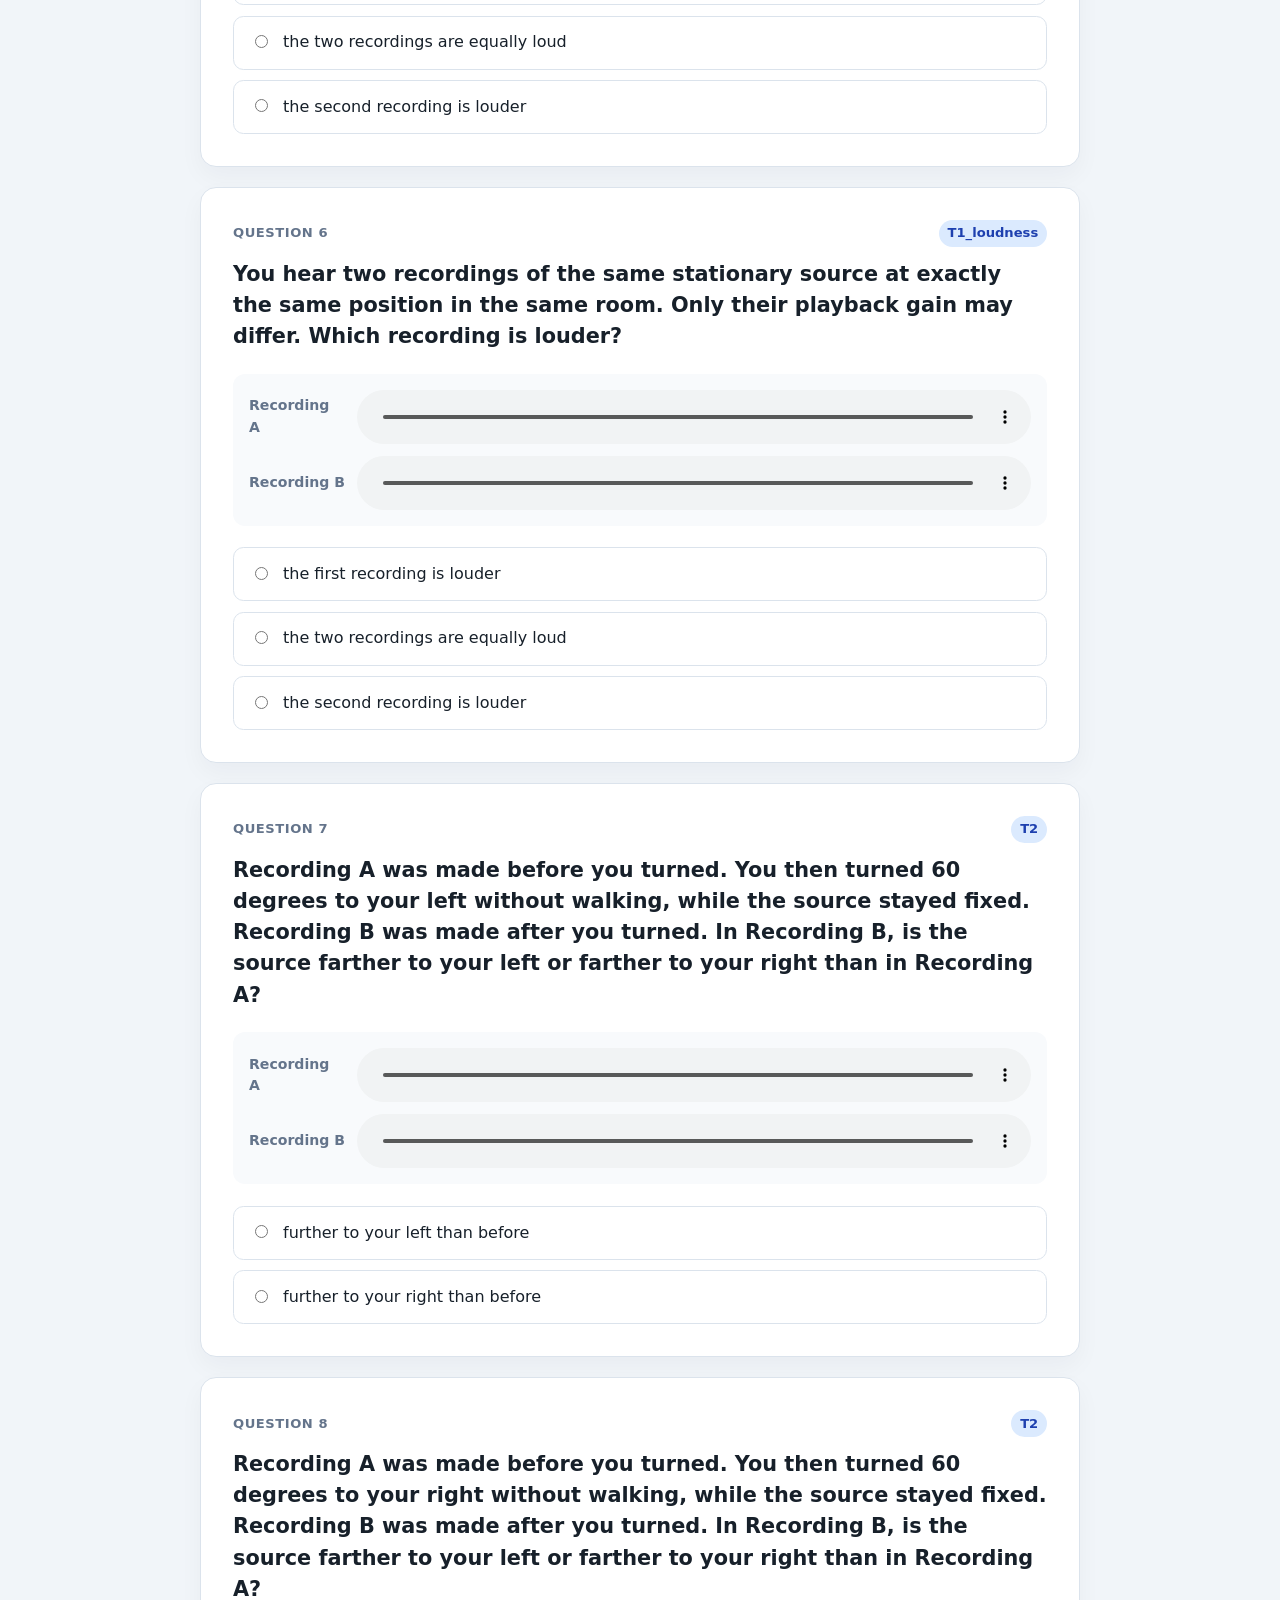
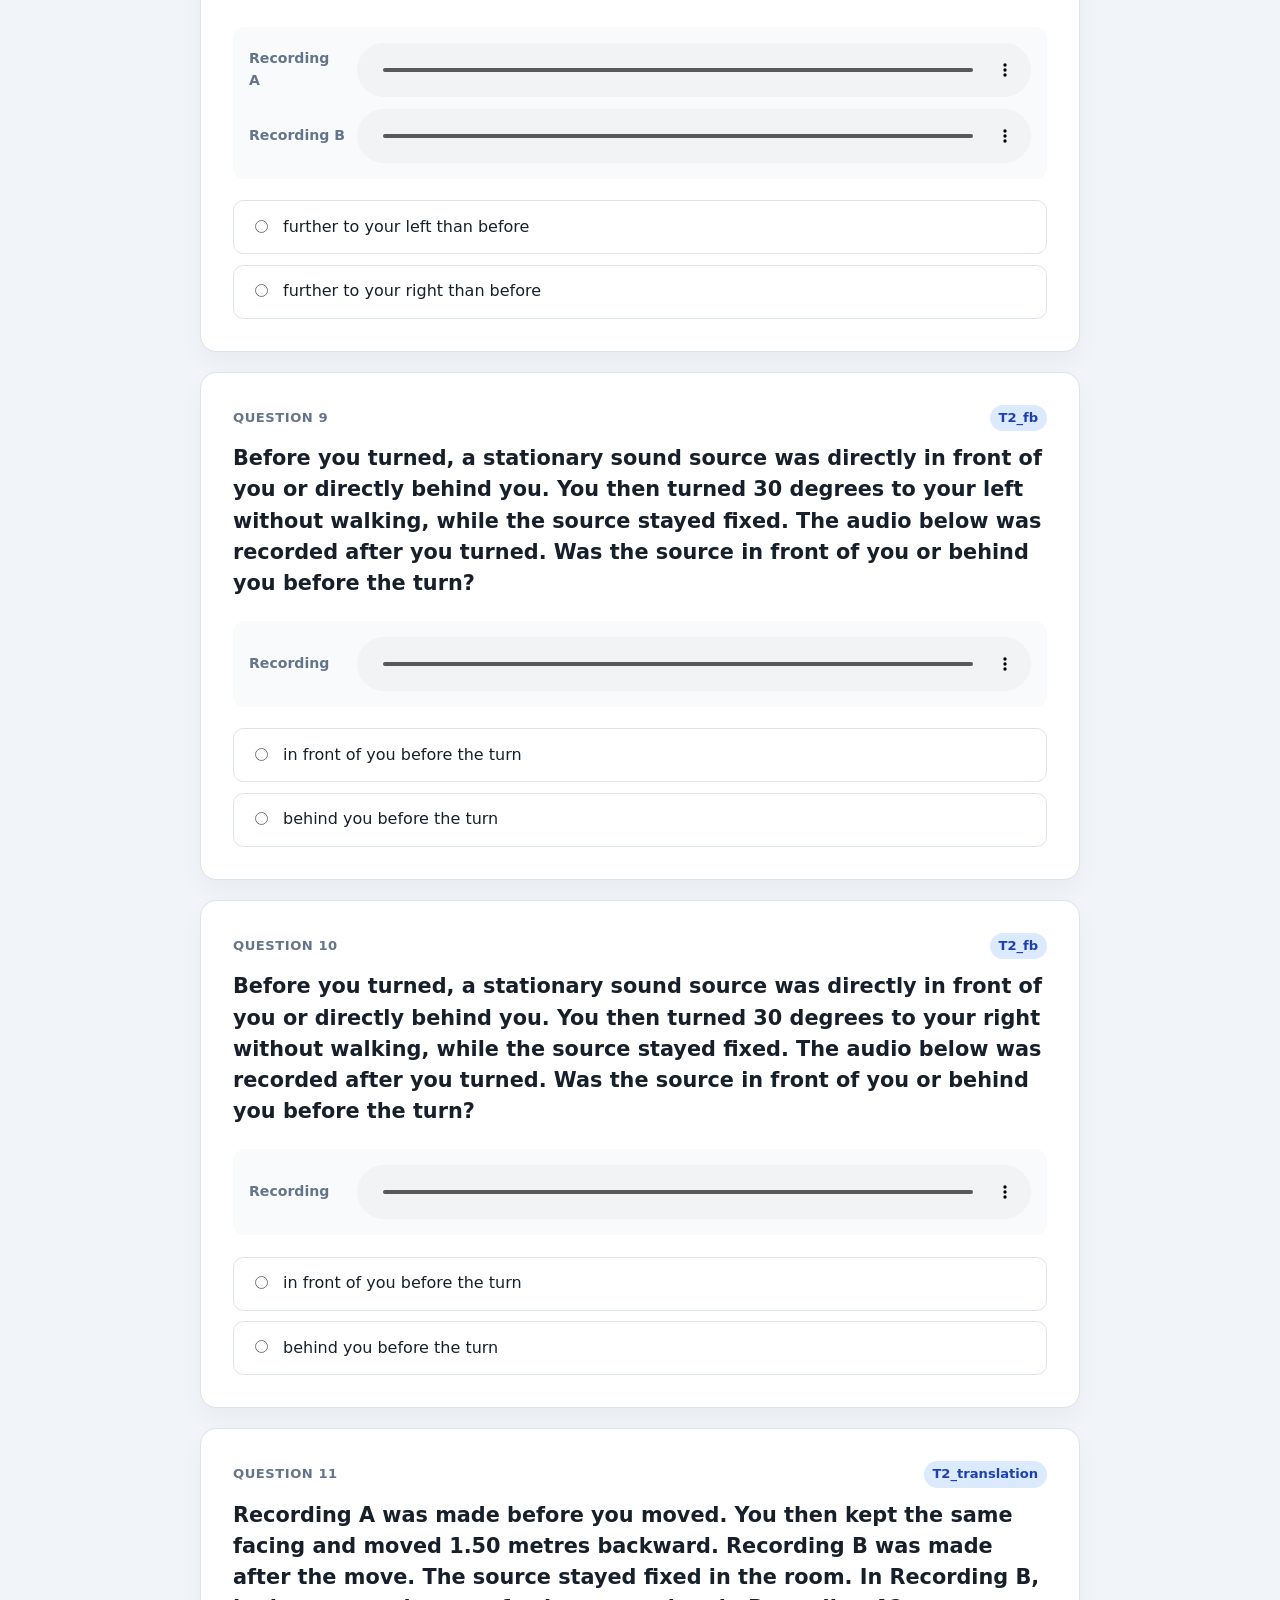
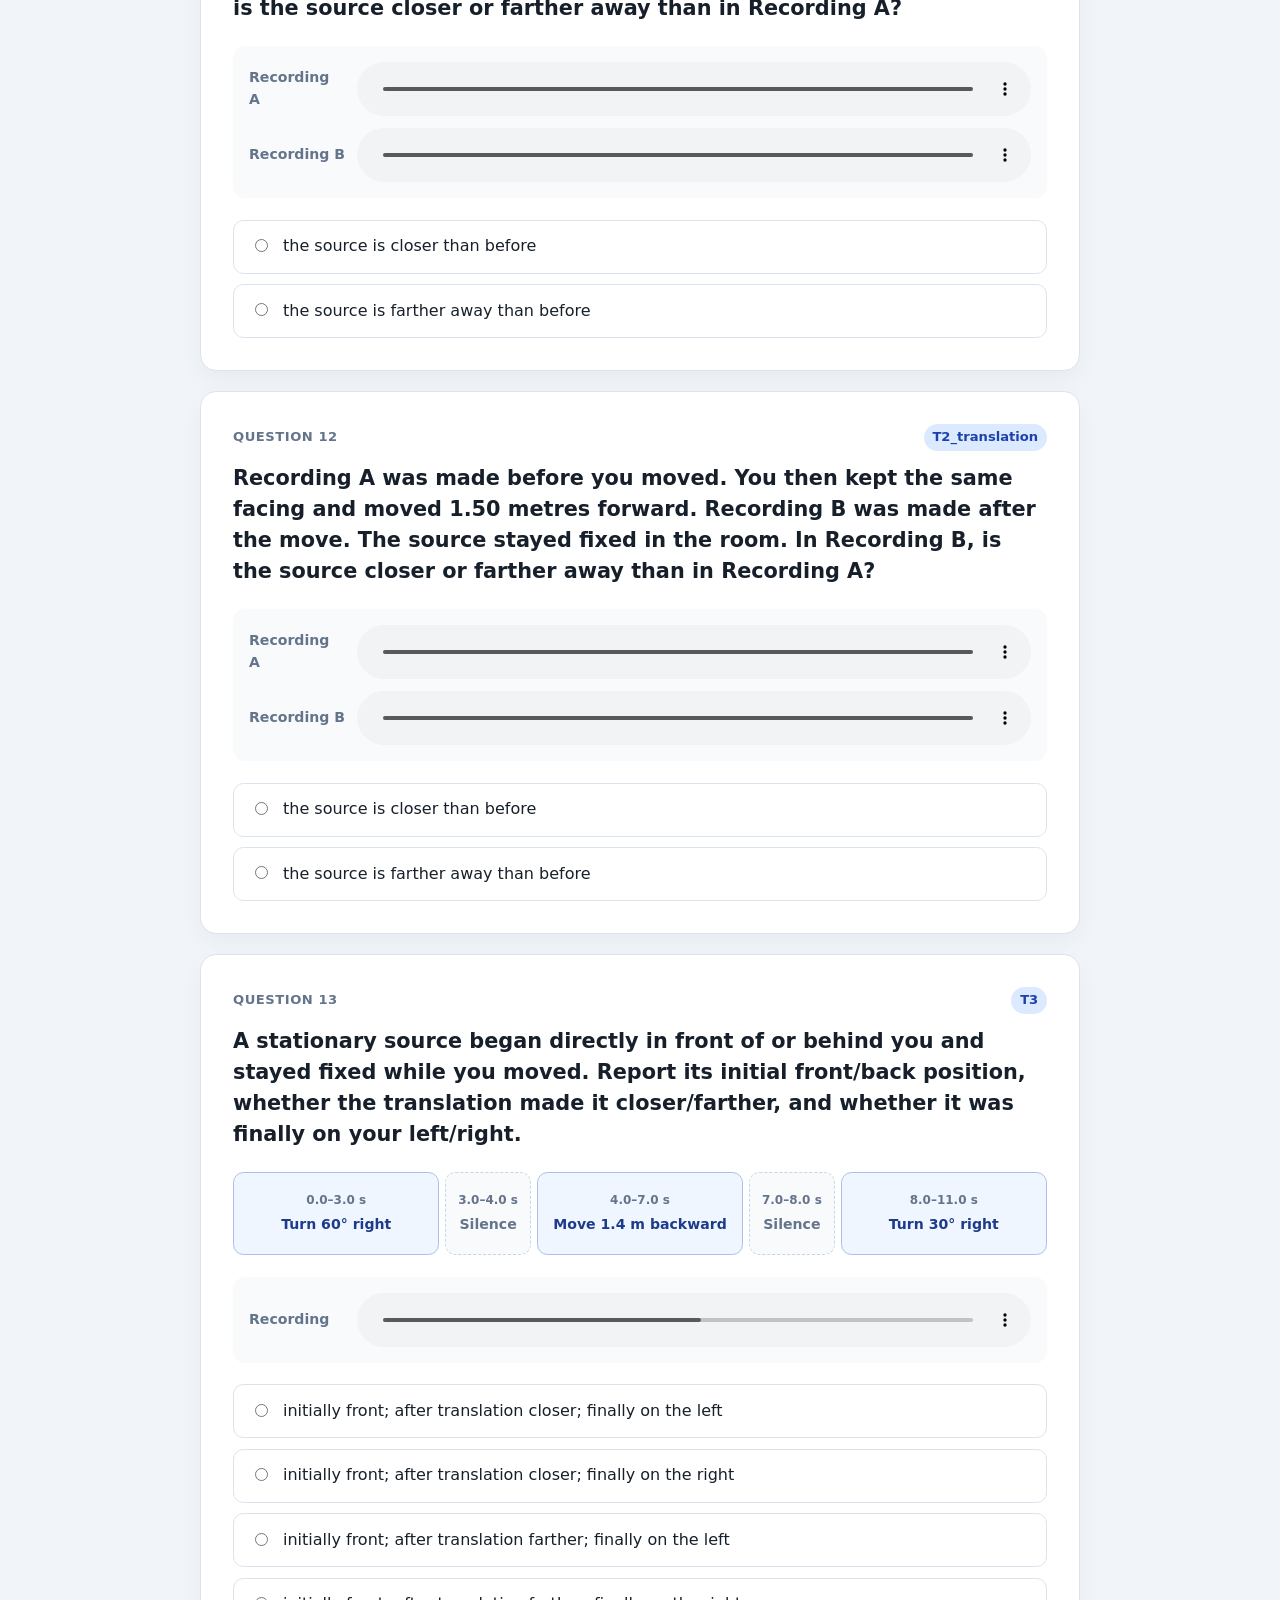
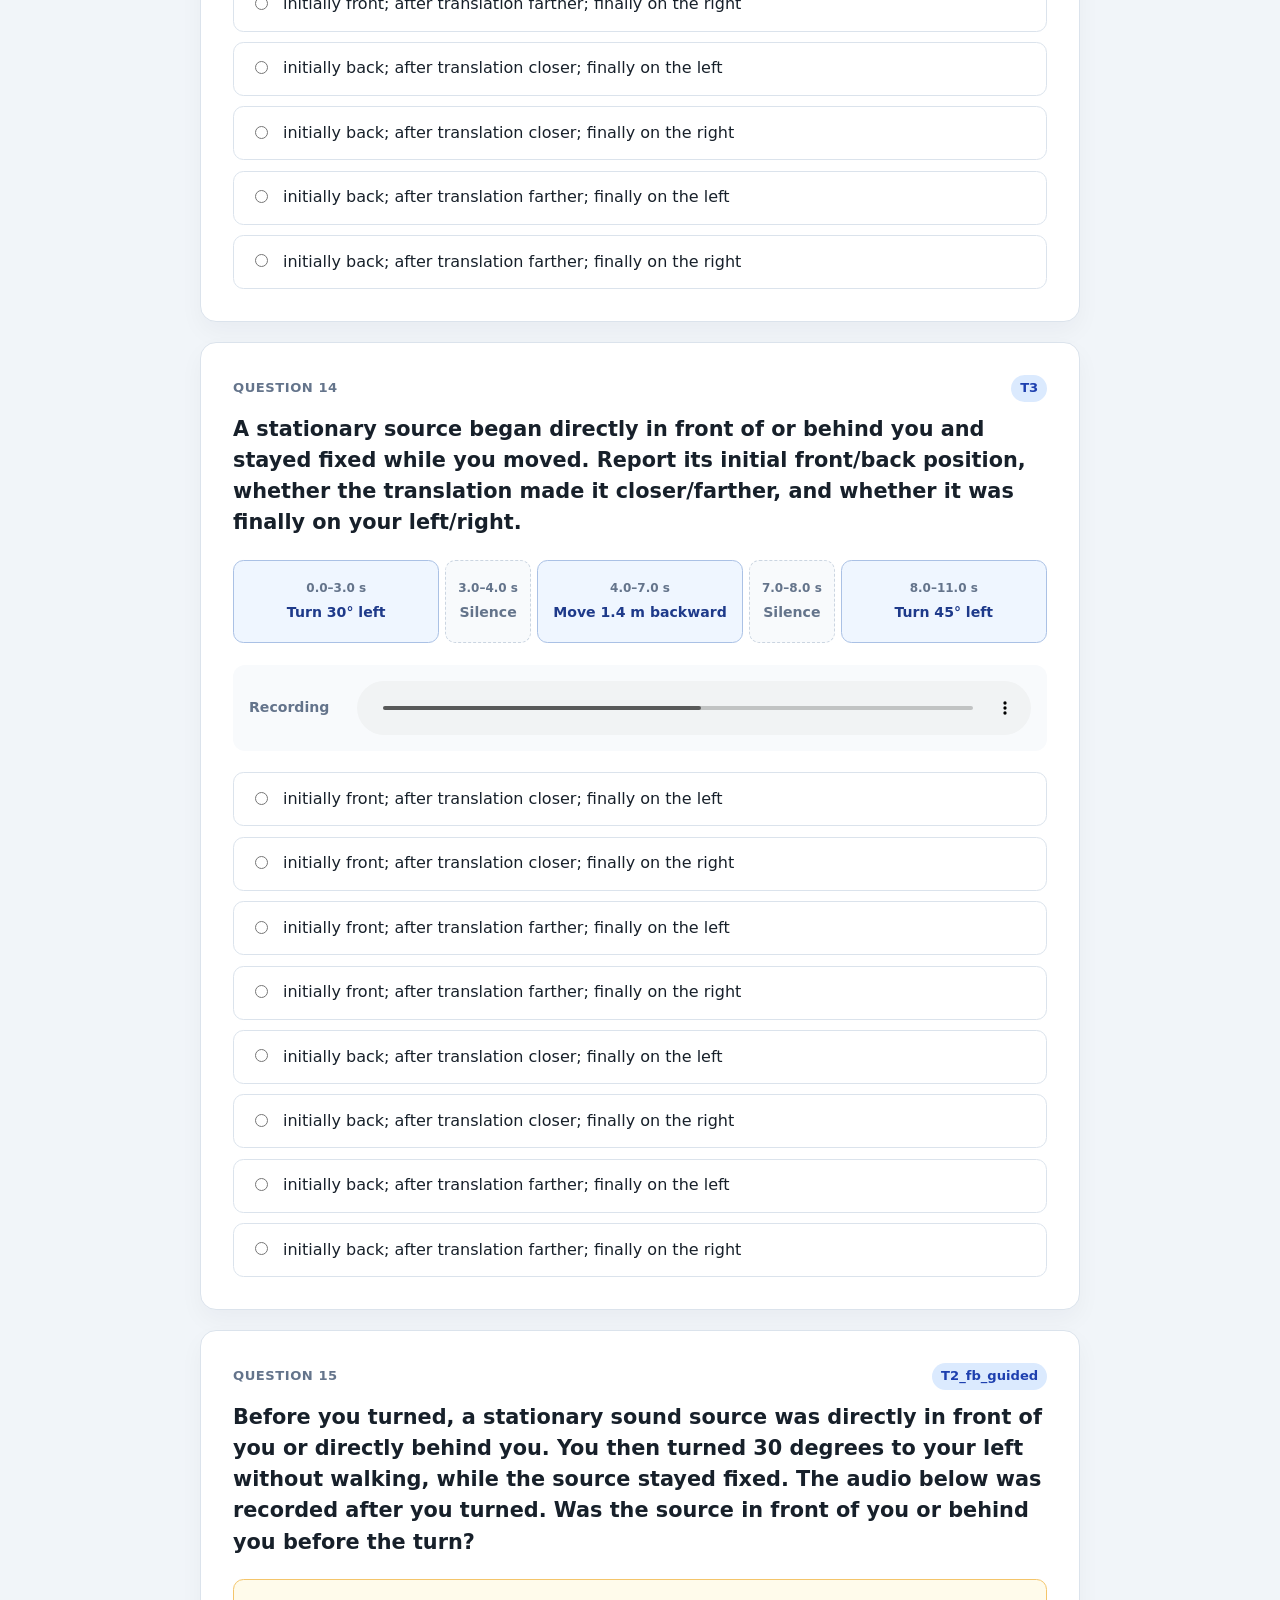
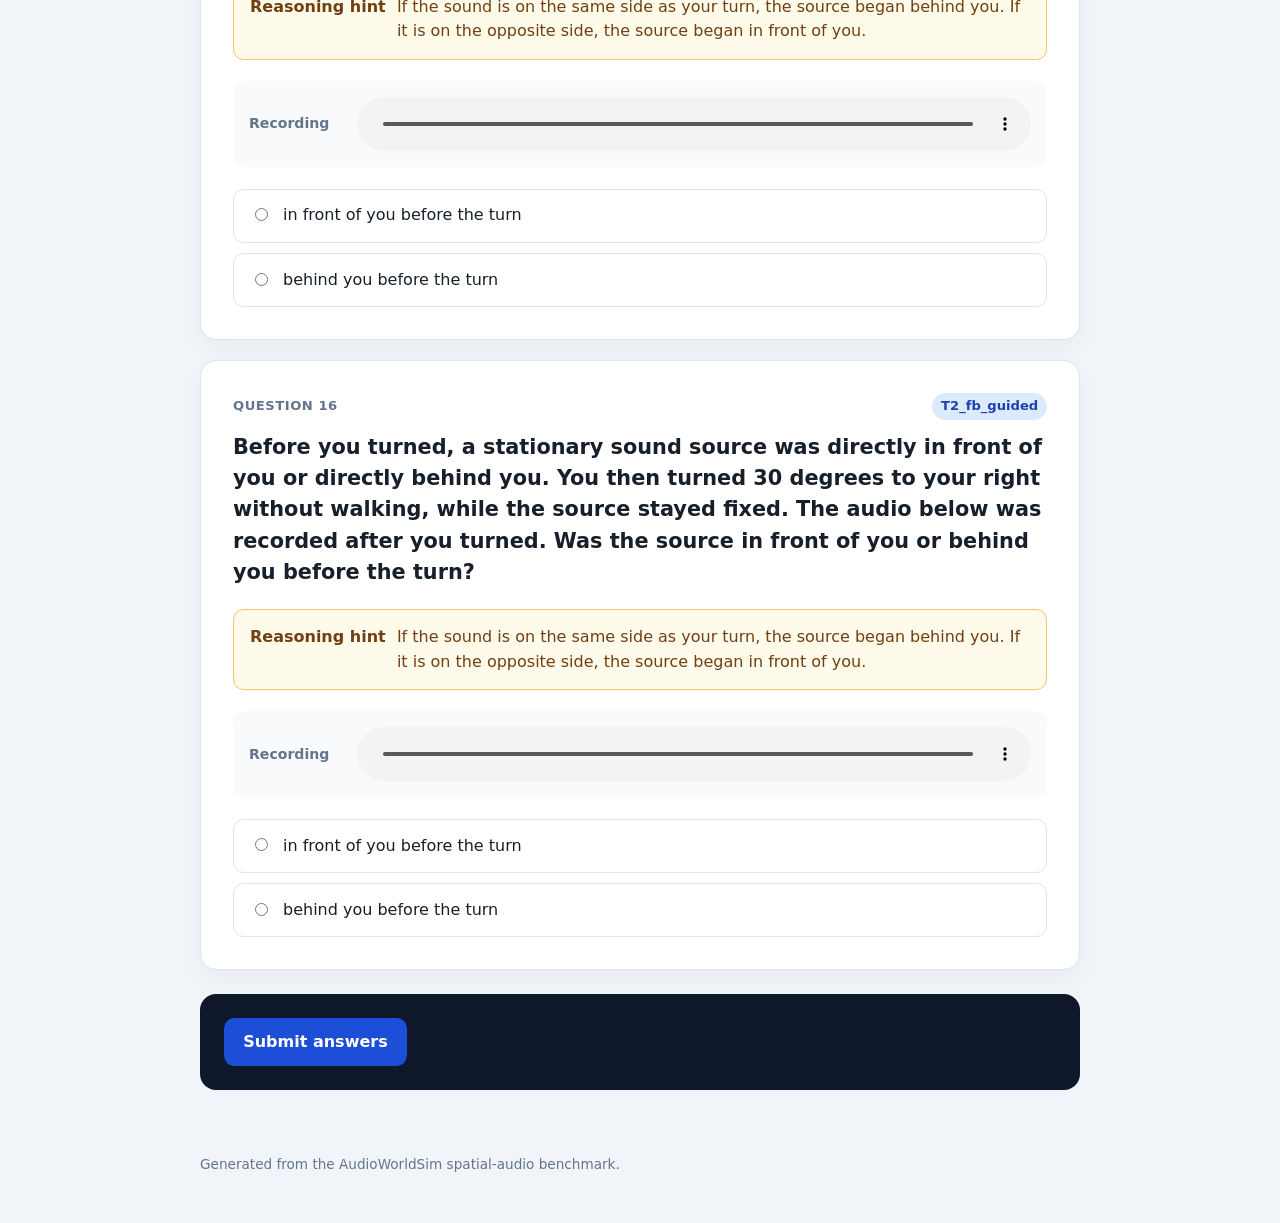
==== commit 5fe73e37: "Add paired guided front-back questions Co-authored-by: Cursor <cursoragent@cursor.com>" ====
--- a/docs/audition/index.html
+++ b/docs/audition/index.html
@@ -5,7 +5,7 @@
   <meta name="viewport" content="width=device-width, initial-scale=1">
   <meta name="color-scheme" content="light">
   <title>AudioWorldSim Spatial Audio Quiz</title>
-  <link rel="stylesheet" href="styles.css?v=2cd8aa2cc742">
+  <link rel="stylesheet" href="styles.css?v=ec1fd94da4d4">
 </head>
 <body>
   <header class="hero">
@@ -55,7 +55,7 @@
     Generated from the AudioWorldSim spatial-audio benchmark.
   </footer>
 
-  <script src="questions.js?v=2cd8aa2cc742"></script>
-  <script src="app.js?v=2cd8aa2cc742"></script>
+  <script src="questions.js?v=ec1fd94da4d4"></script>
+  <script src="app.js?v=ec1fd94da4d4"></script>
 </body>
 </html>
--- a/docs/audition/styles.css
+++ b/docs/audition/styles.css
@@ -184,6 +184,22 @@
   line-height: 1.5;
 }
 
+.reasoning-hint {
+  display: grid;
+  grid-template-columns: auto 1fr;
+  gap: 0.7rem;
+  margin: 0 0 1.35rem;
+  padding: 0.9rem 1rem;
+  border: 1px solid #f4c56a;
+  border-radius: 0.65rem;
+  color: #713f12;
+  background: #fffbeb;
+}
+
+.reasoning-hint strong {
+  white-space: nowrap;
+}
+
 .timeline {
   display: flex;
   gap: 0.35rem;
@@ -399,6 +415,11 @@
     flex-direction: column;
   }
 
+  .reasoning-hint {
+    grid-template-columns: 1fr;
+    gap: 0.25rem;
+  }
+
   .timeline-stage {
     min-height: auto;
     flex-basis: auto;
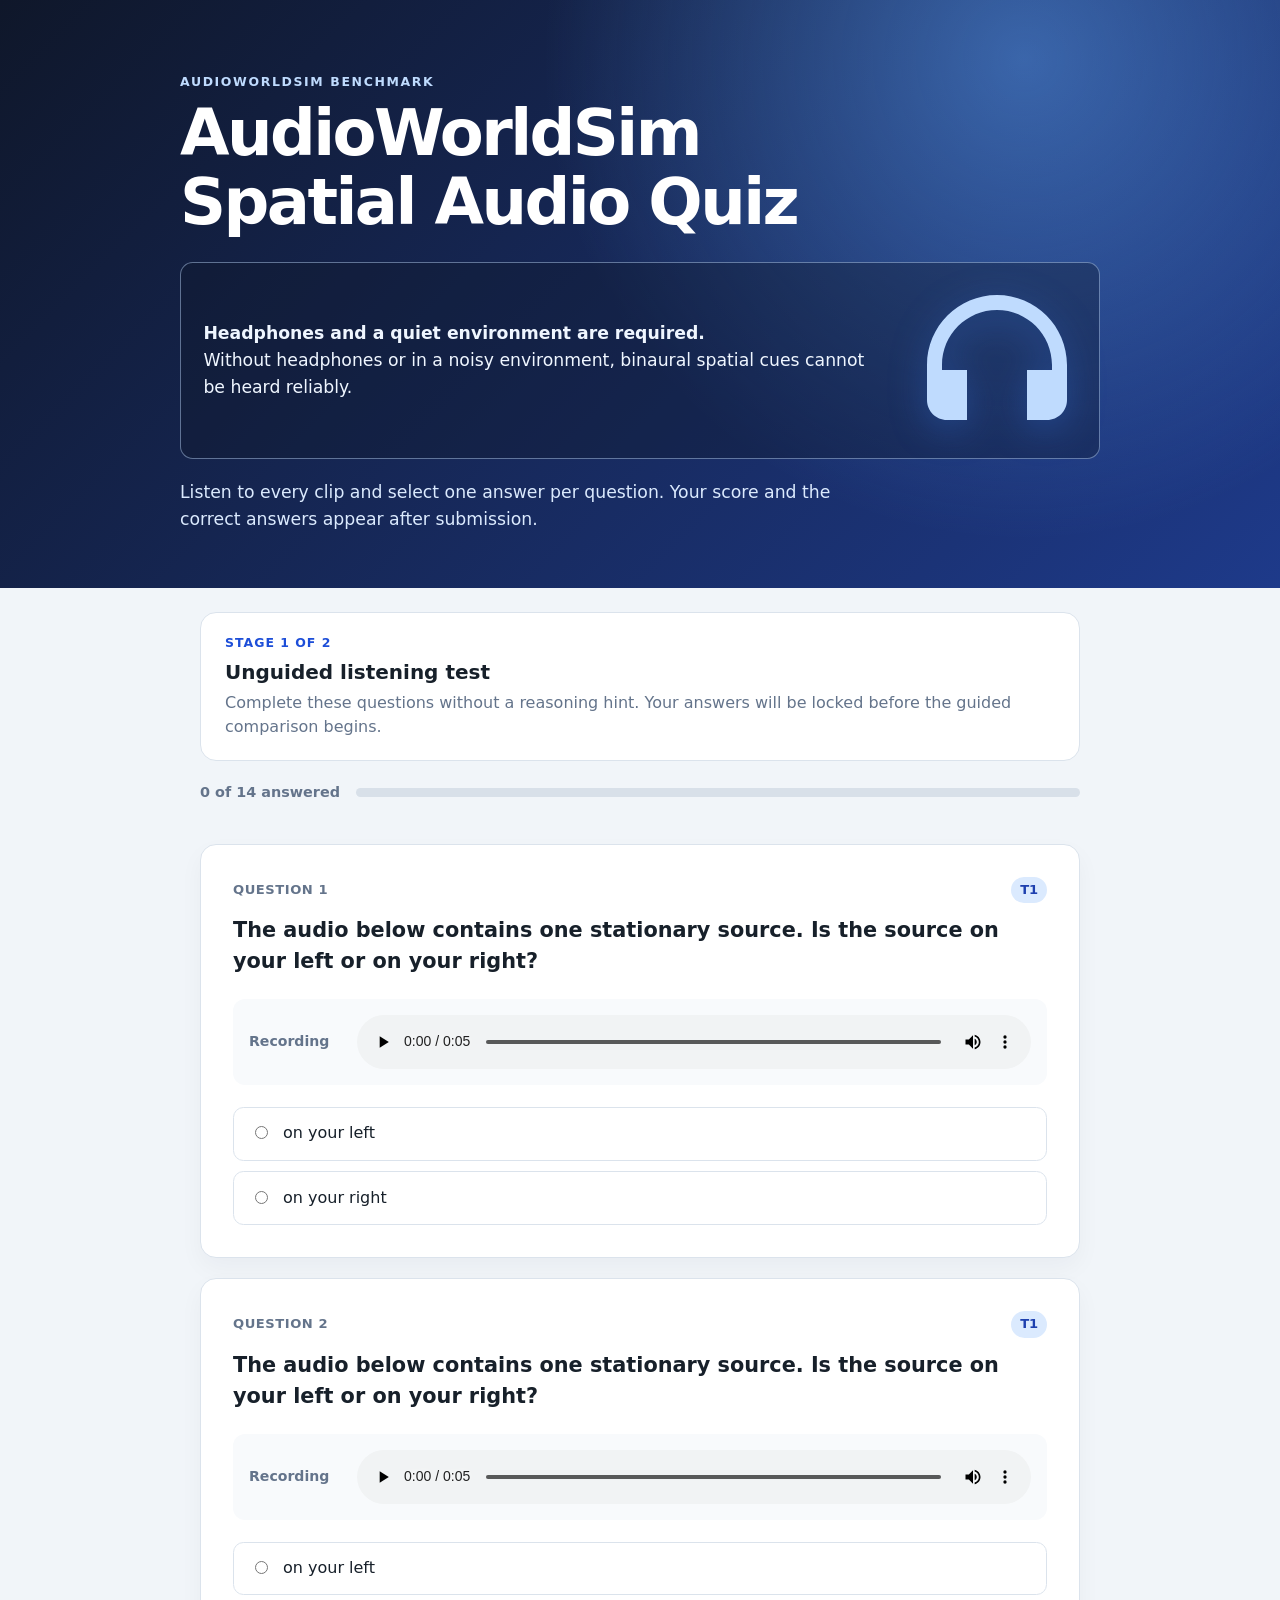
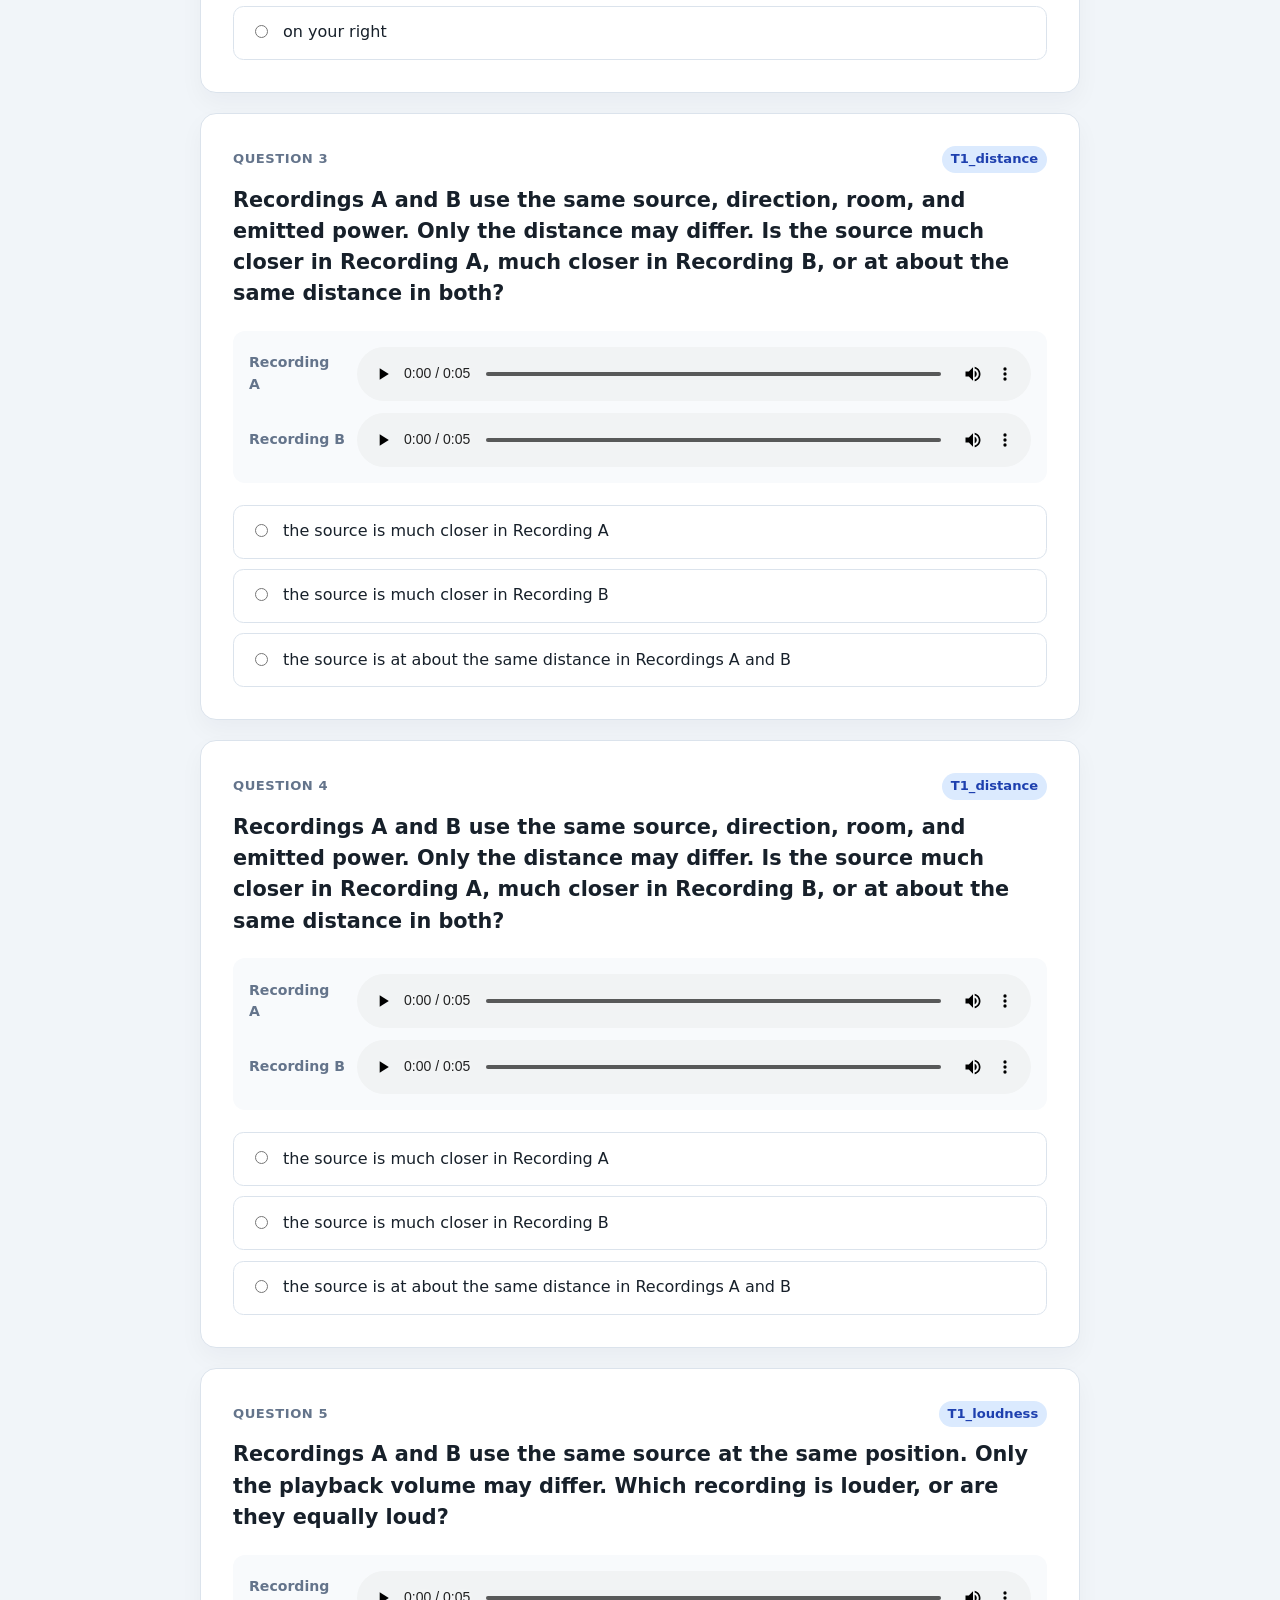
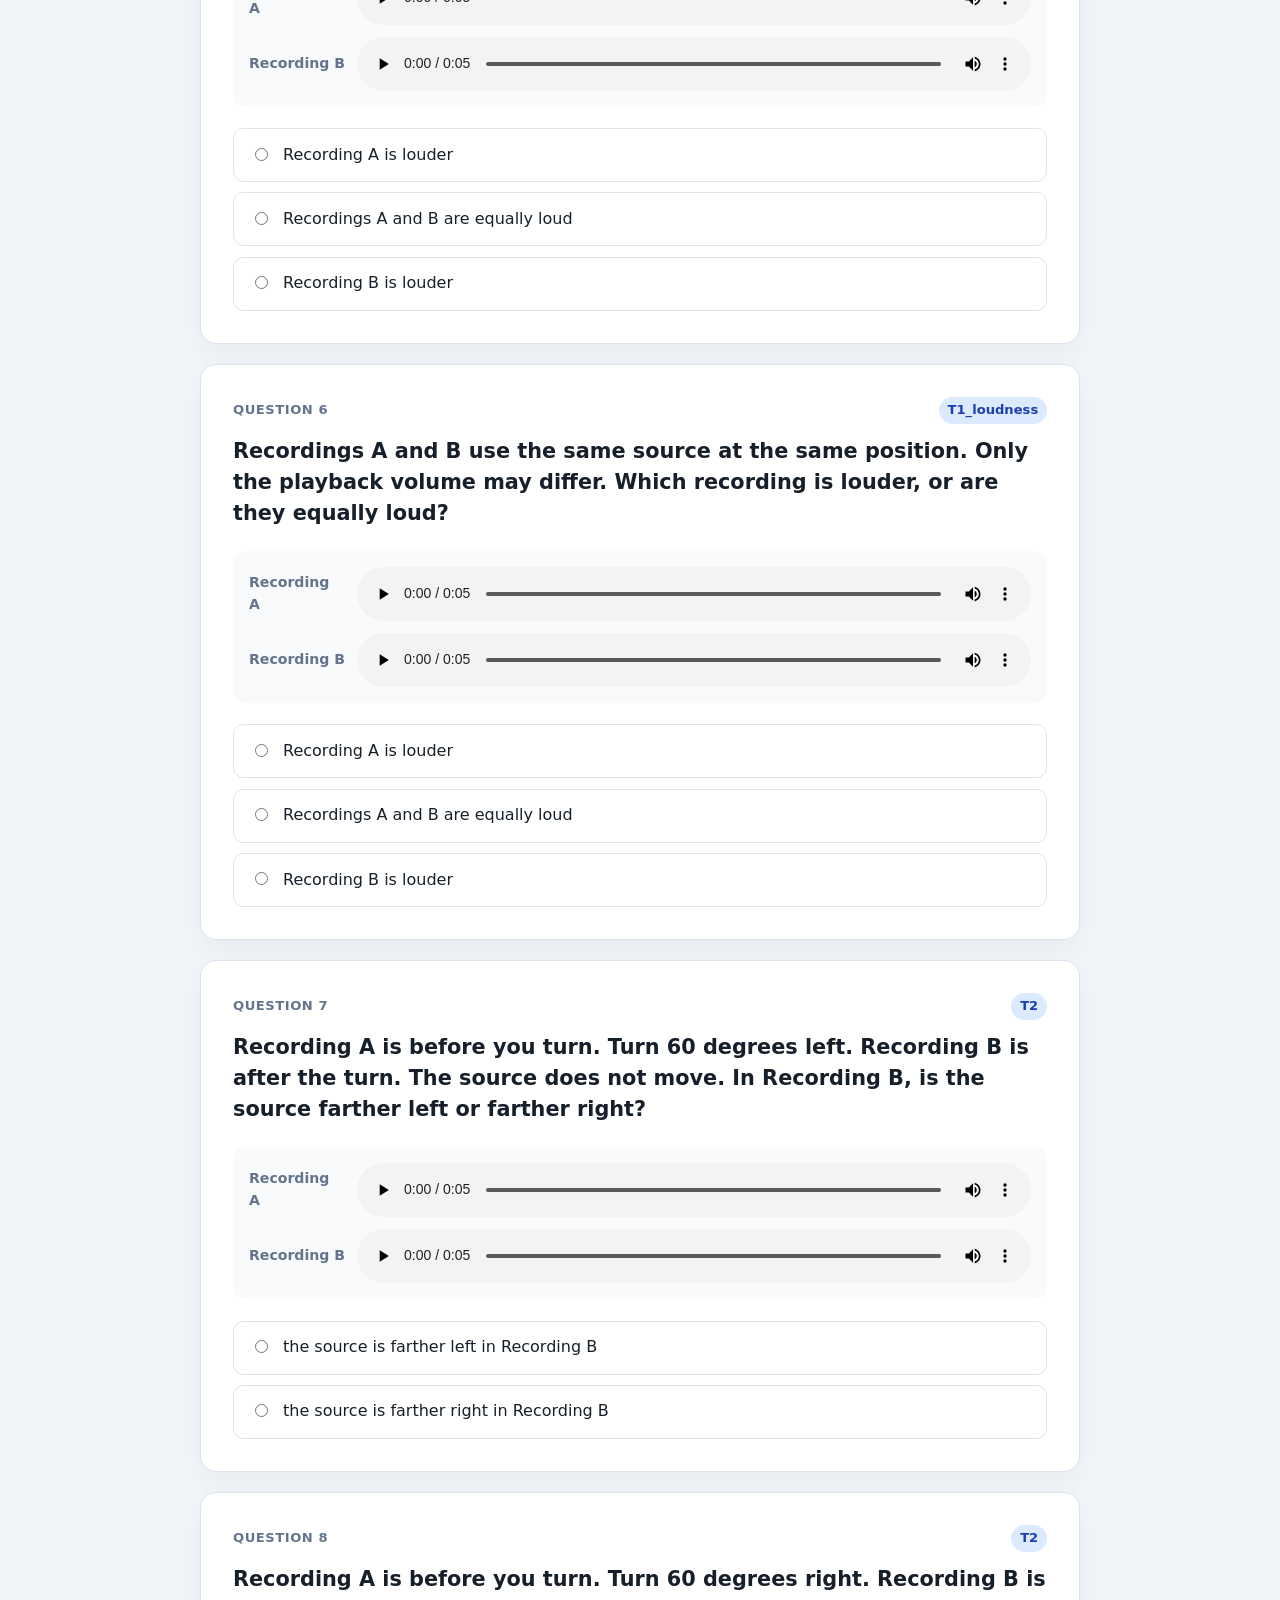
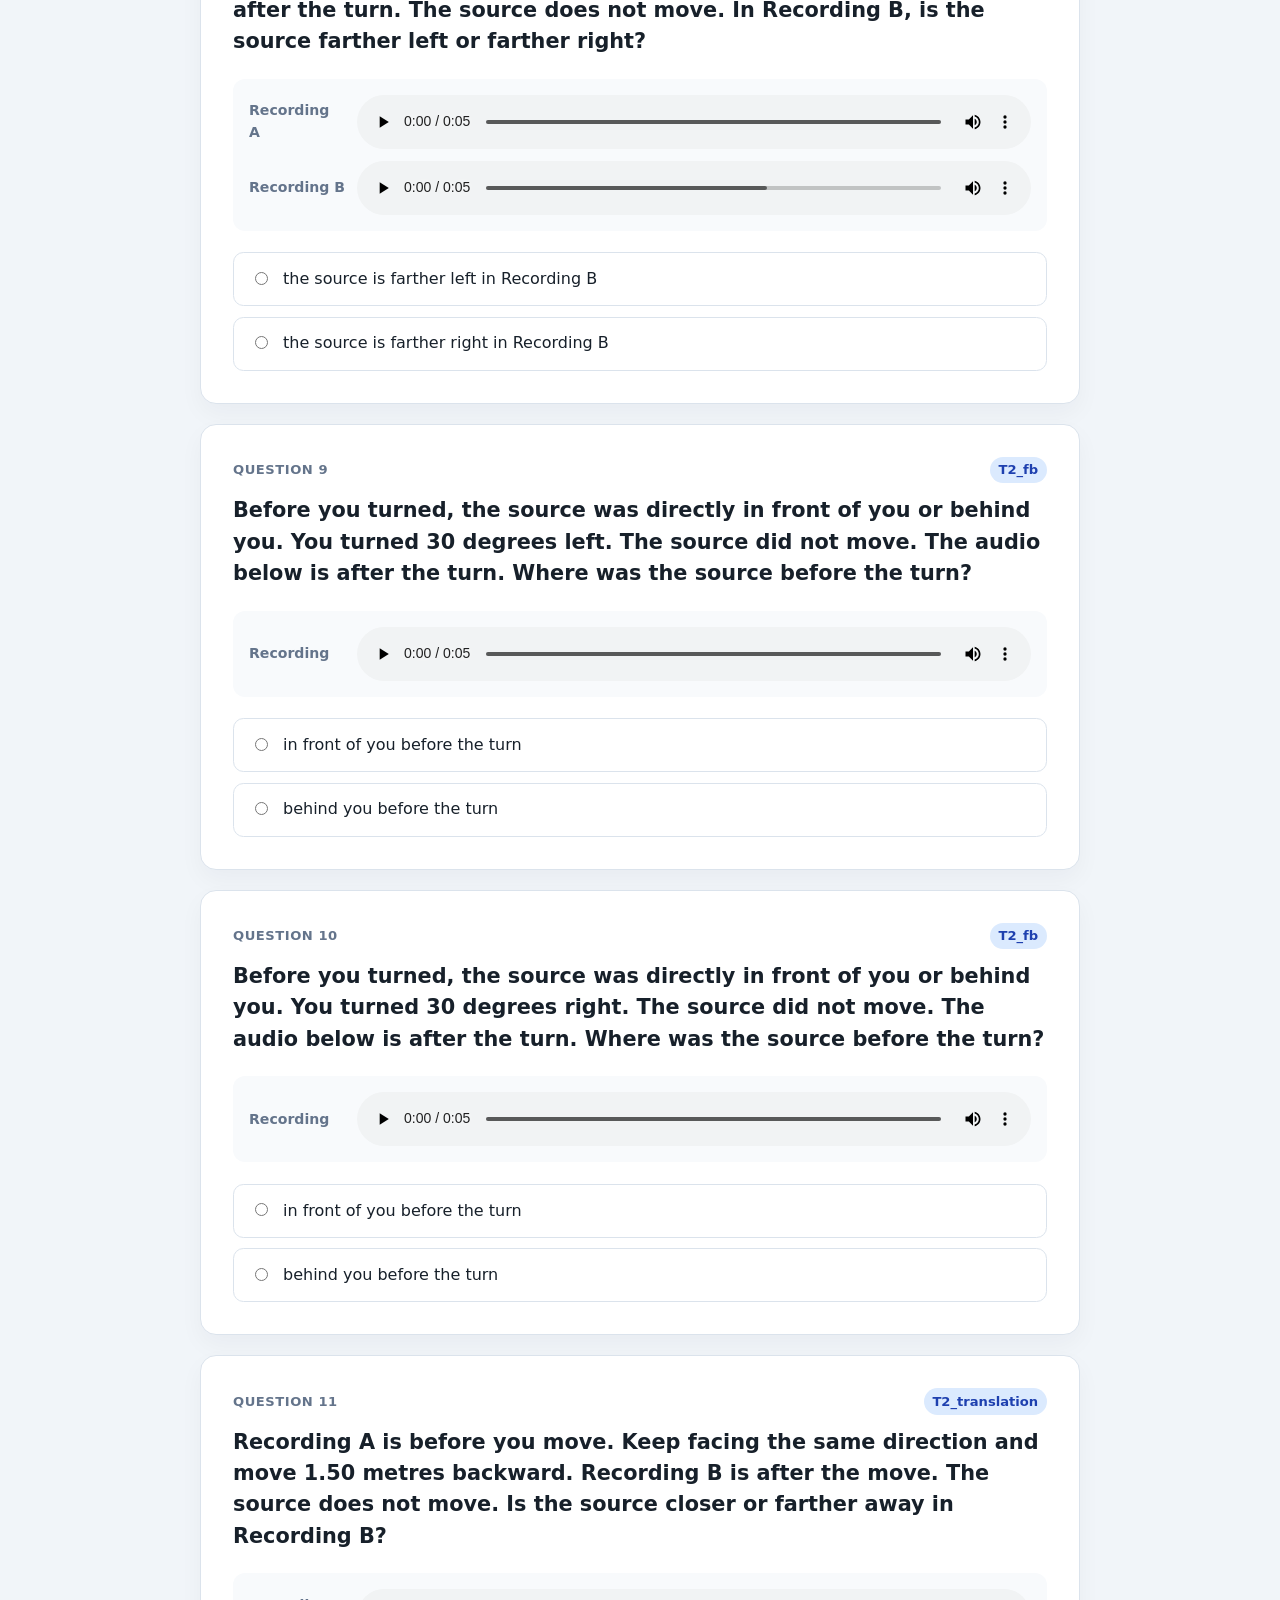
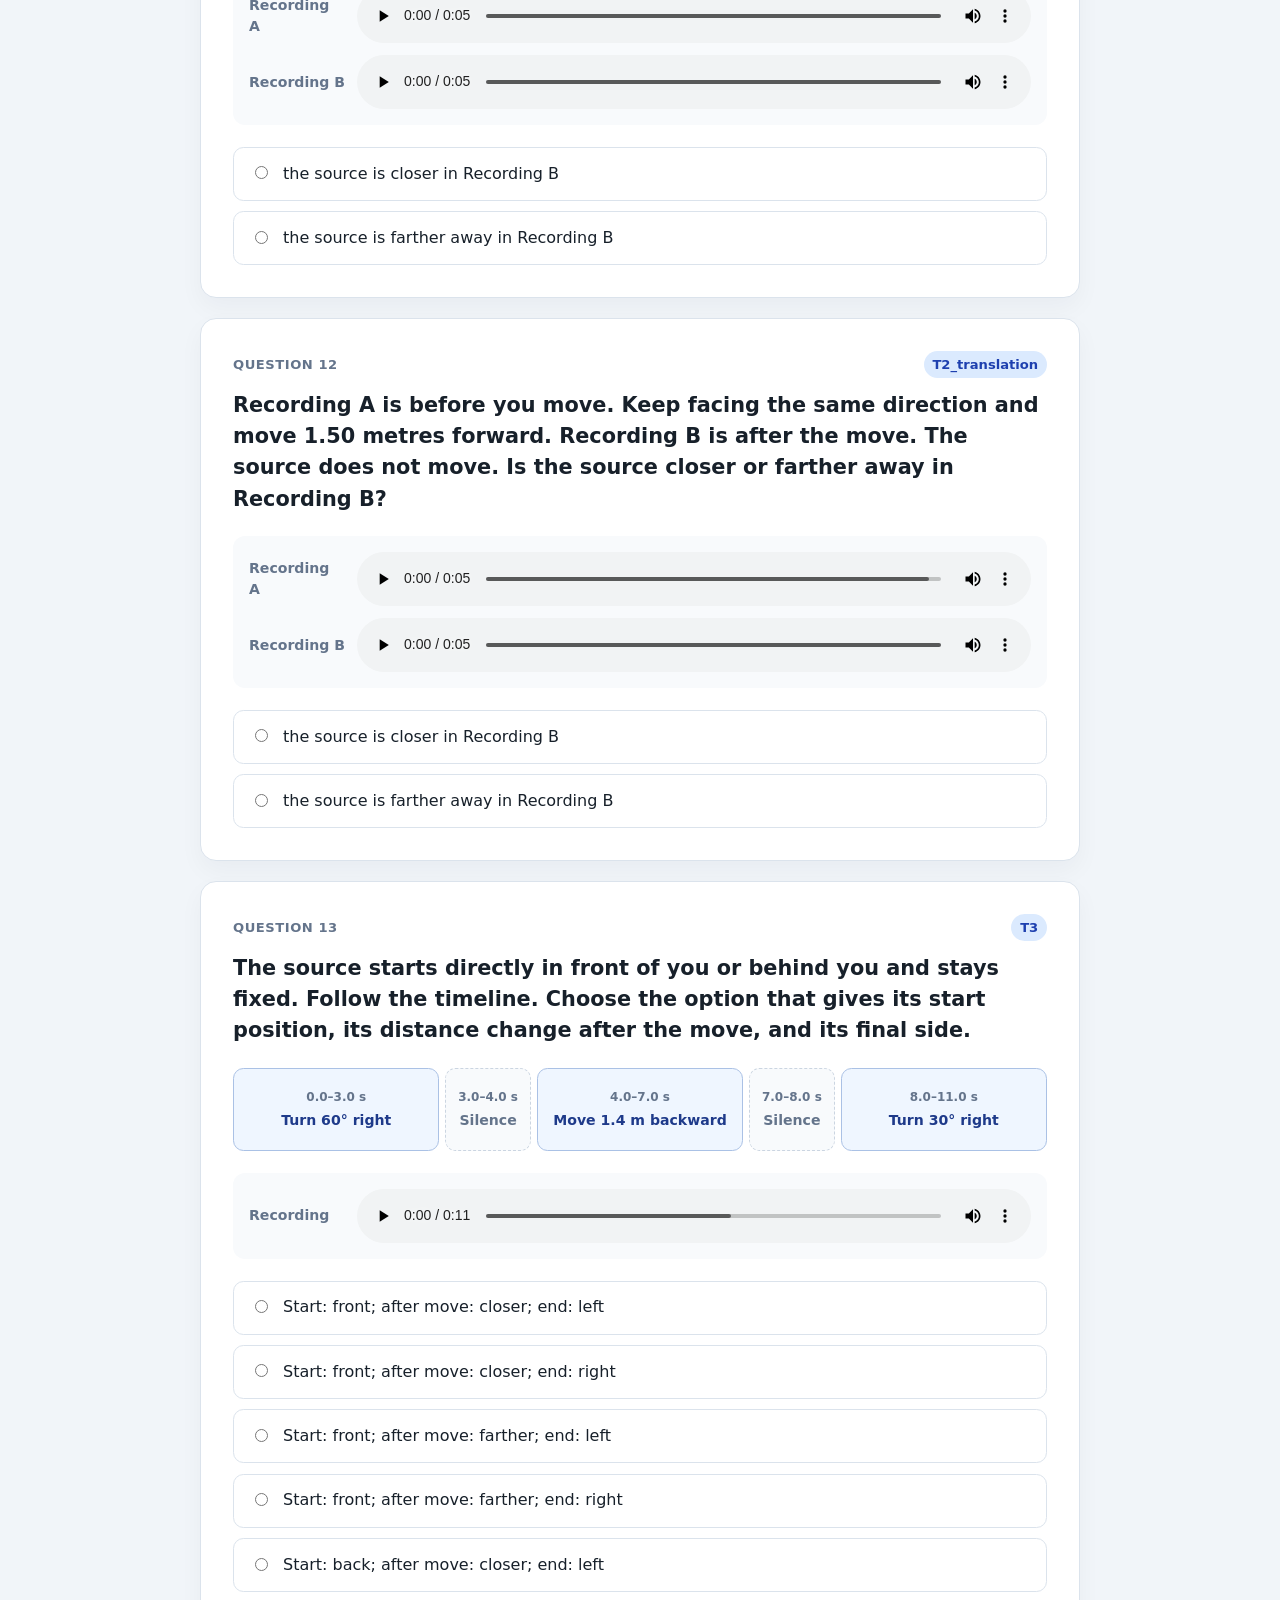
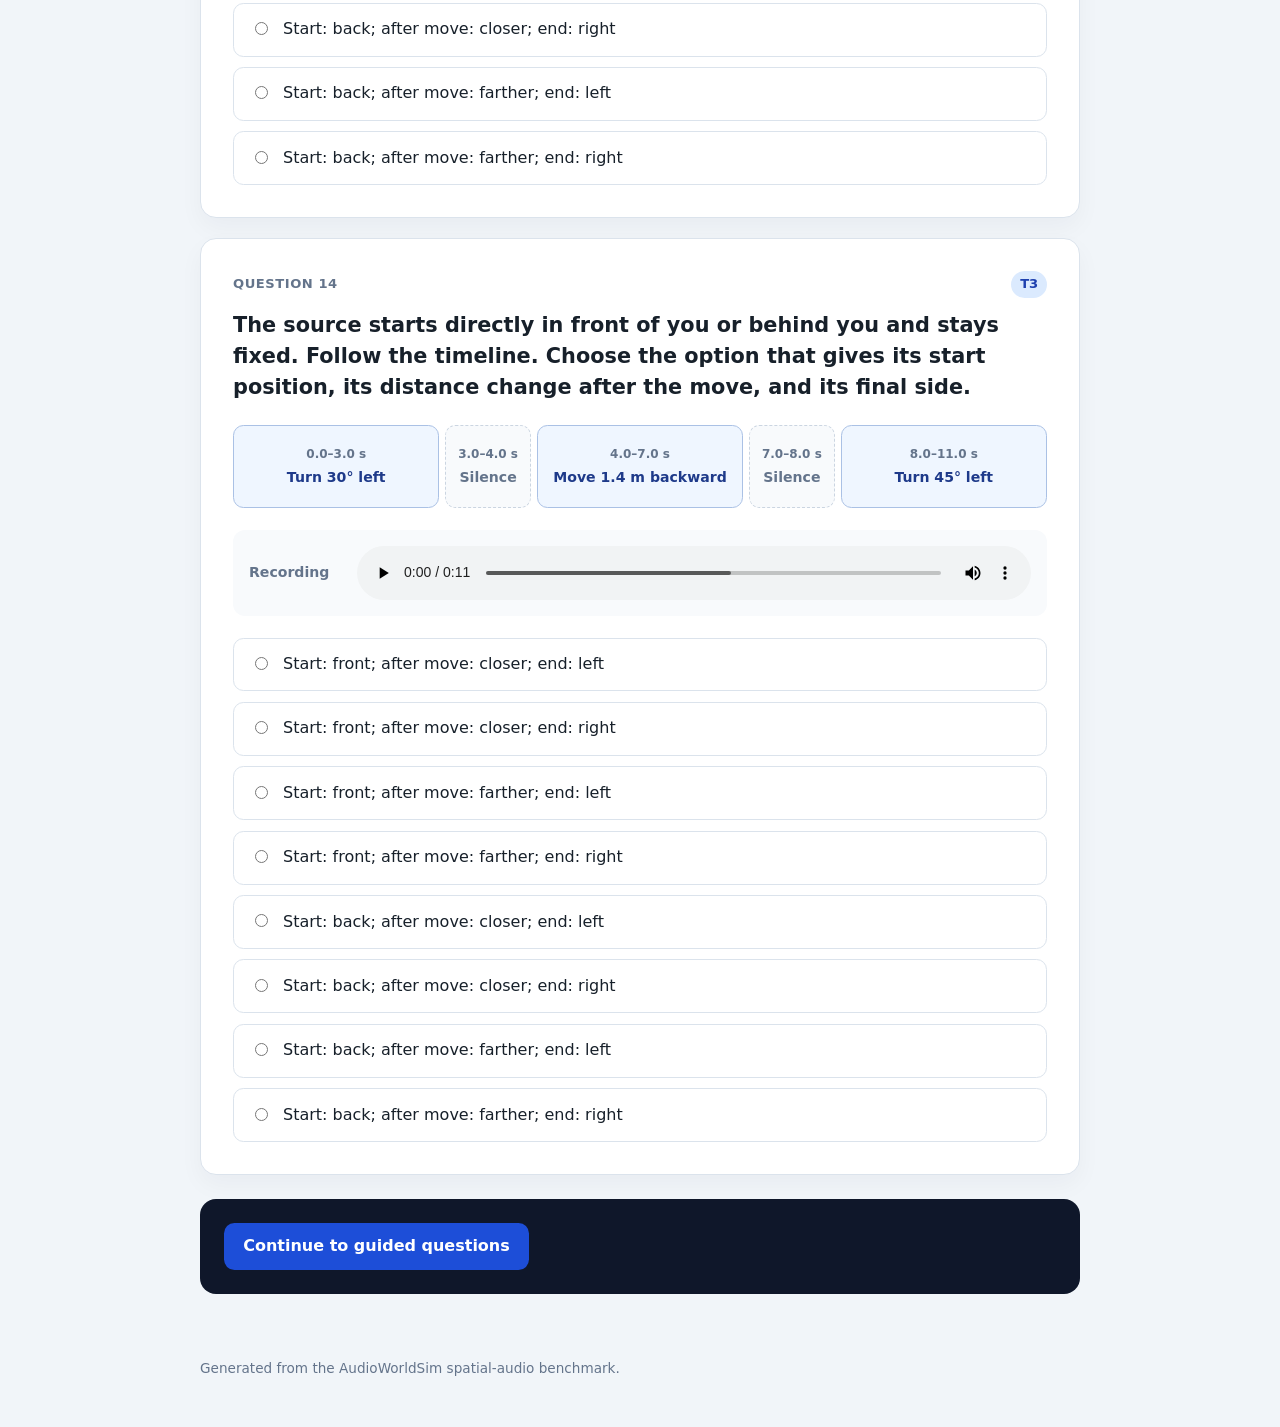
==== commit 66226768: "Simplify all quiz instructions Co-authored-by: Cursor <cursoragent@cursor.com>" ====
--- a/docs/audition/index.html
+++ b/docs/audition/index.html
@@ -5,7 +5,7 @@
   <meta name="viewport" content="width=device-width, initial-scale=1">
   <meta name="color-scheme" content="light">
   <title>AudioWorldSim Spatial Audio Quiz</title>
-  <link rel="stylesheet" href="styles.css?v=ec1fd94da4d4">
+  <link rel="stylesheet" href="styles.css?v=33b4cb565e6a">
 </head>
 <body>
   <header class="hero">
@@ -30,6 +30,15 @@
   </header>
 
   <main>
+    <section class="phase-header" aria-live="polite">
+      <p id="phase-step">Stage 1 of 2</p>
+      <h2 id="phase-title">Unguided listening test</h2>
+      <p id="phase-description">
+        Complete these questions without a reasoning hint. Your answers will be
+        locked before the guided comparison begins.
+      </p>
+    </section>
+
     <section class="status-bar" aria-label="Quiz progress">
       <span id="progress">0 of 0 answered</span>
       <div class="progress-track" aria-hidden="true">
@@ -55,7 +64,7 @@
     Generated from the AudioWorldSim spatial-audio benchmark.
   </footer>
 
-  <script src="questions.js?v=ec1fd94da4d4"></script>
-  <script src="app.js?v=ec1fd94da4d4"></script>
+  <script src="questions.js?v=33b4cb565e6a"></script>
+  <script src="app.js?v=33b4cb565e6a"></script>
 </body>
 </html>
--- a/docs/audition/styles.css
+++ b/docs/audition/styles.css
@@ -96,6 +96,33 @@
   padding: 0 1.25rem 4rem;
 }
 
+.phase-header {
+  margin: 1.5rem 0 0.25rem;
+  padding: 1.25rem 1.5rem;
+  border: 1px solid var(--line);
+  border-radius: 1rem;
+  background: var(--paper);
+}
+
+.phase-header p {
+  margin: 0;
+  color: var(--muted);
+}
+
+.phase-header #phase-step {
+  margin-bottom: 0.25rem;
+  color: var(--accent);
+  font-size: 0.78rem;
+  font-weight: 800;
+  letter-spacing: 0.08em;
+  text-transform: uppercase;
+}
+
+.phase-header h2 {
+  margin: 0 0 0.25rem;
+  font-size: 1.25rem;
+}
+
 .status-bar {
   position: sticky;
   z-index: 10;
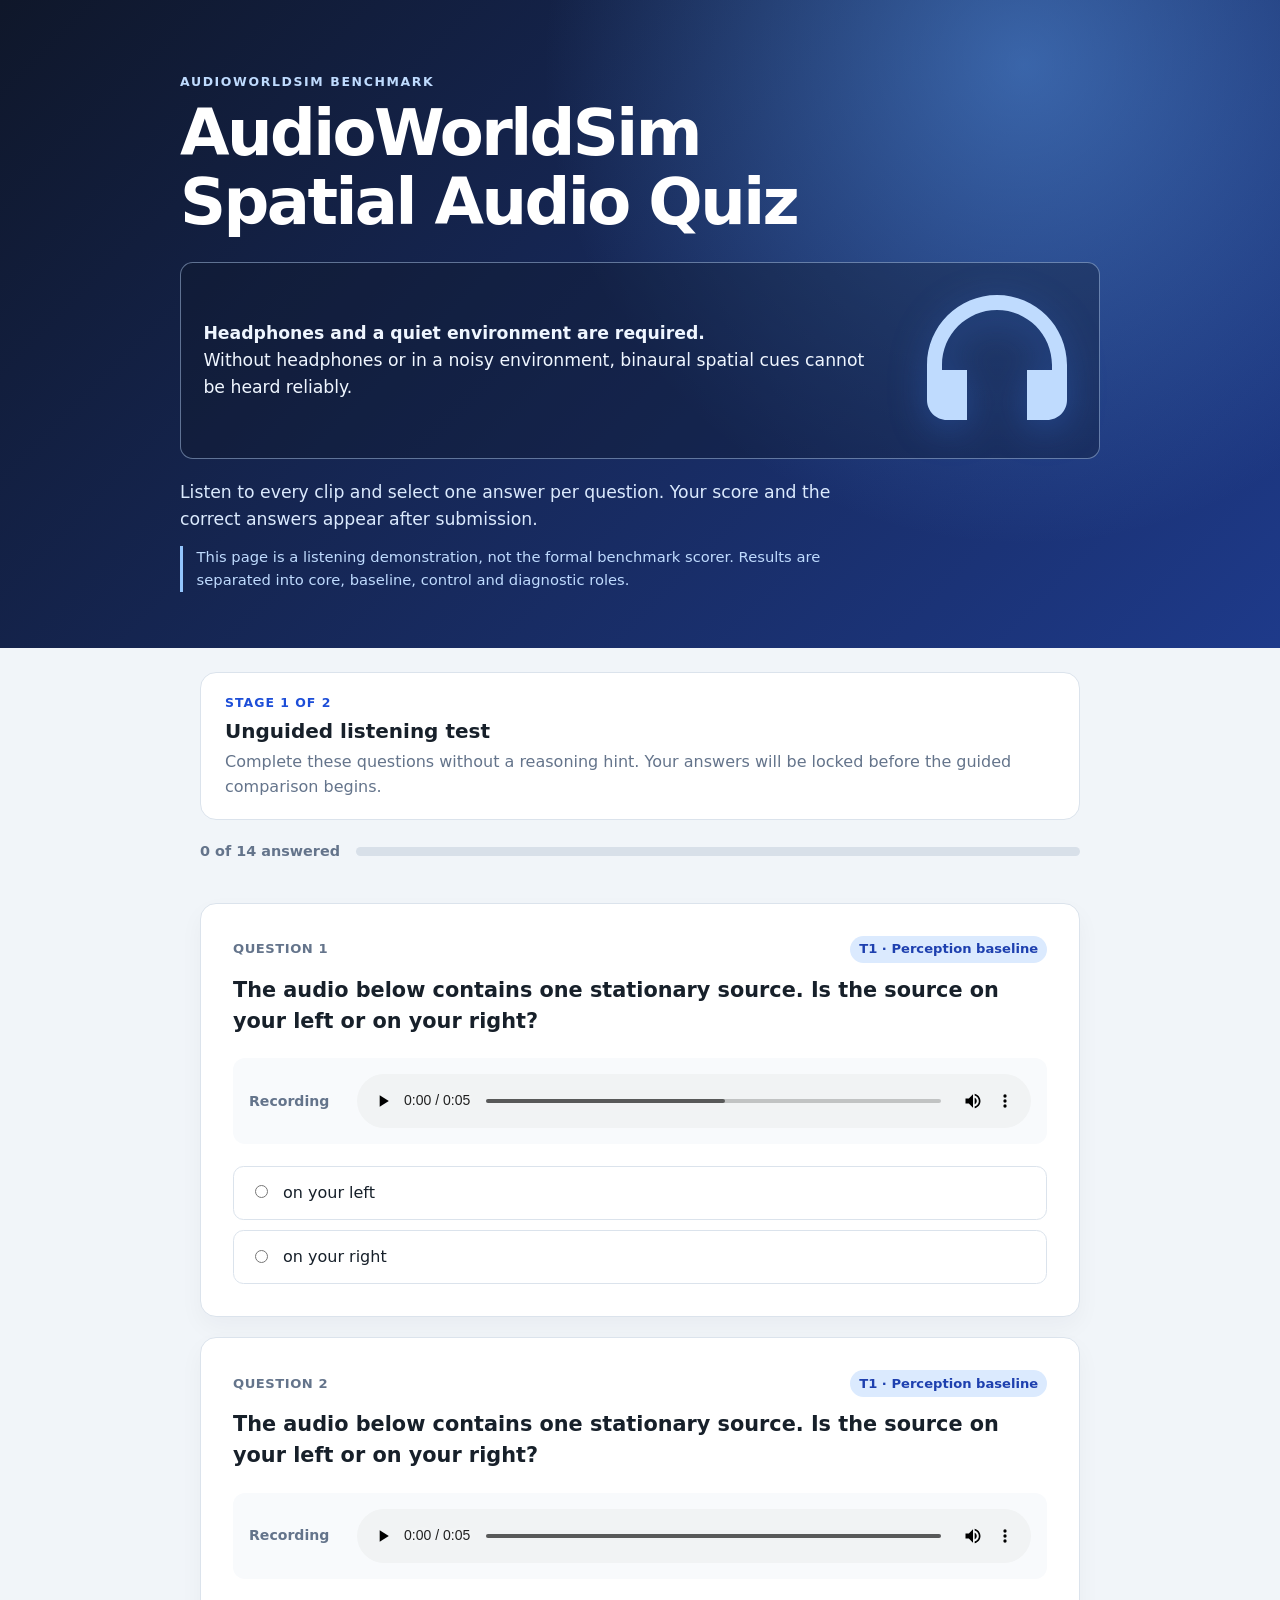
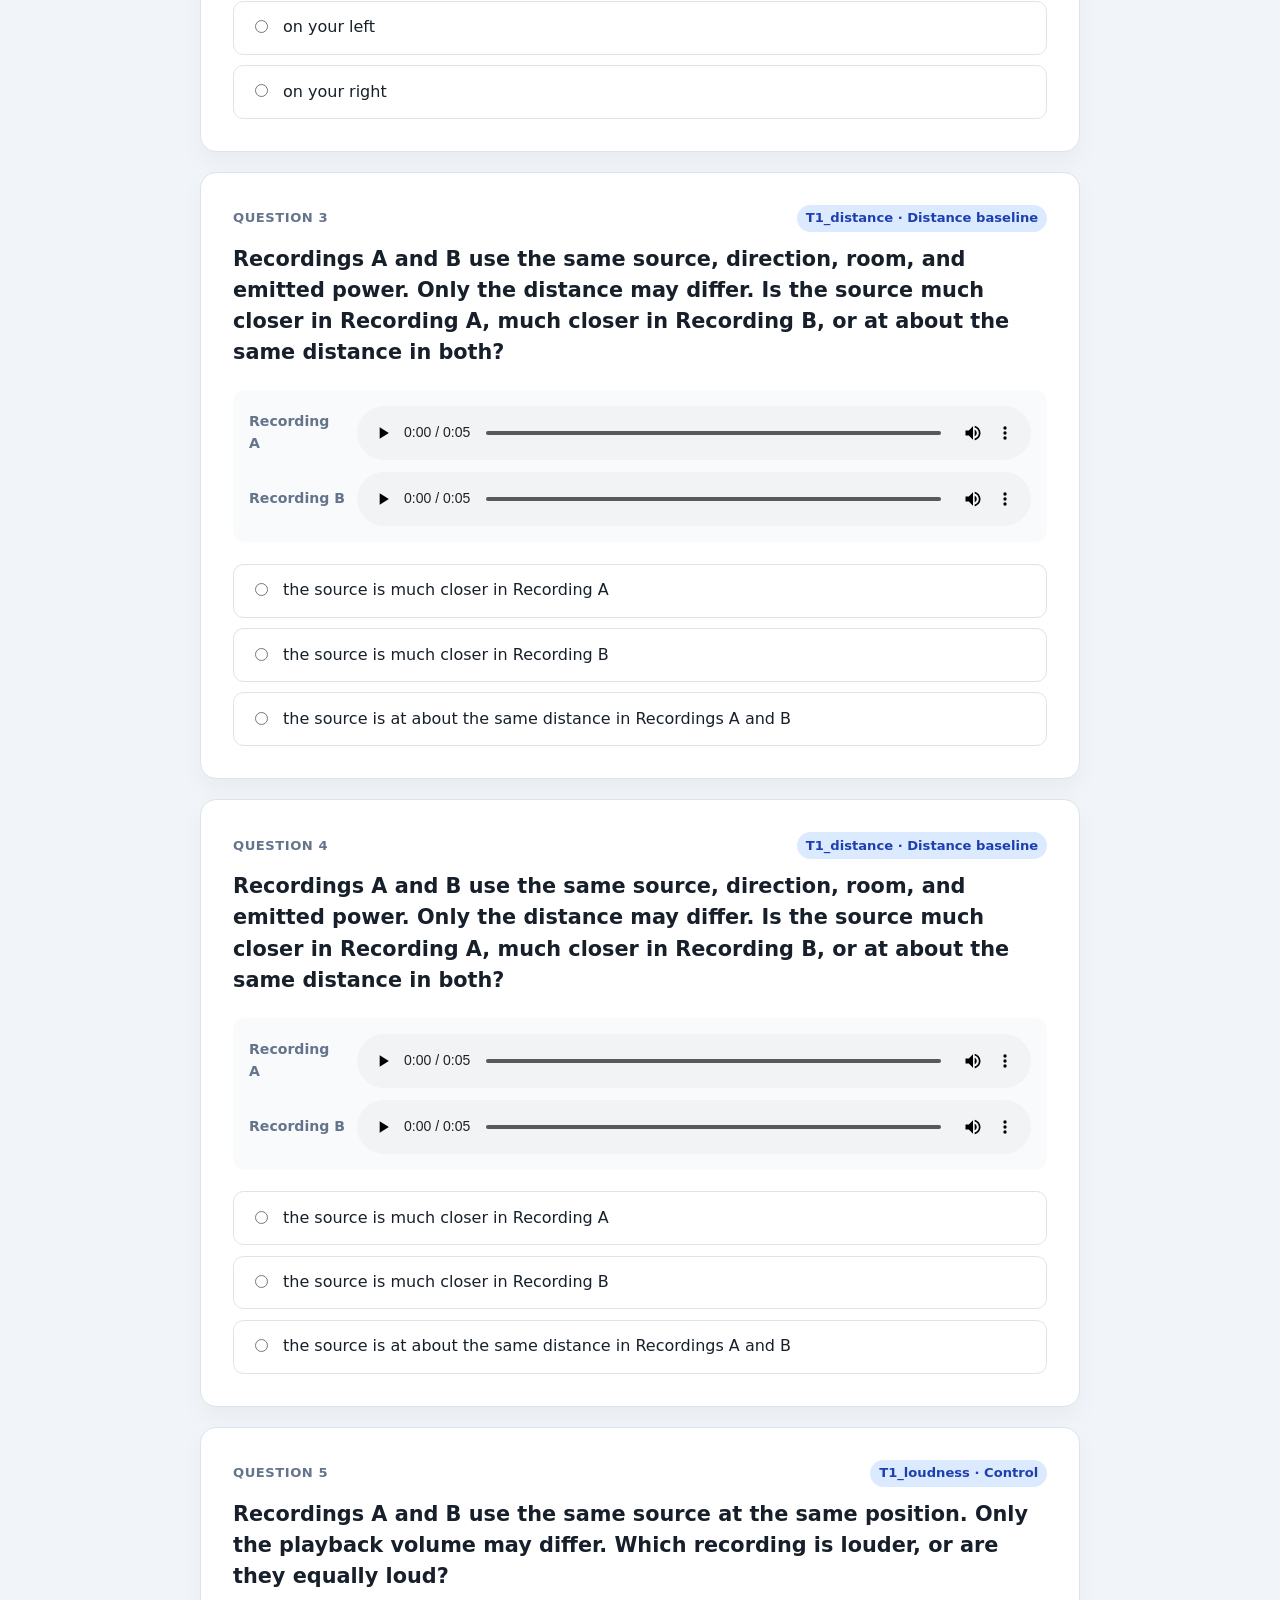
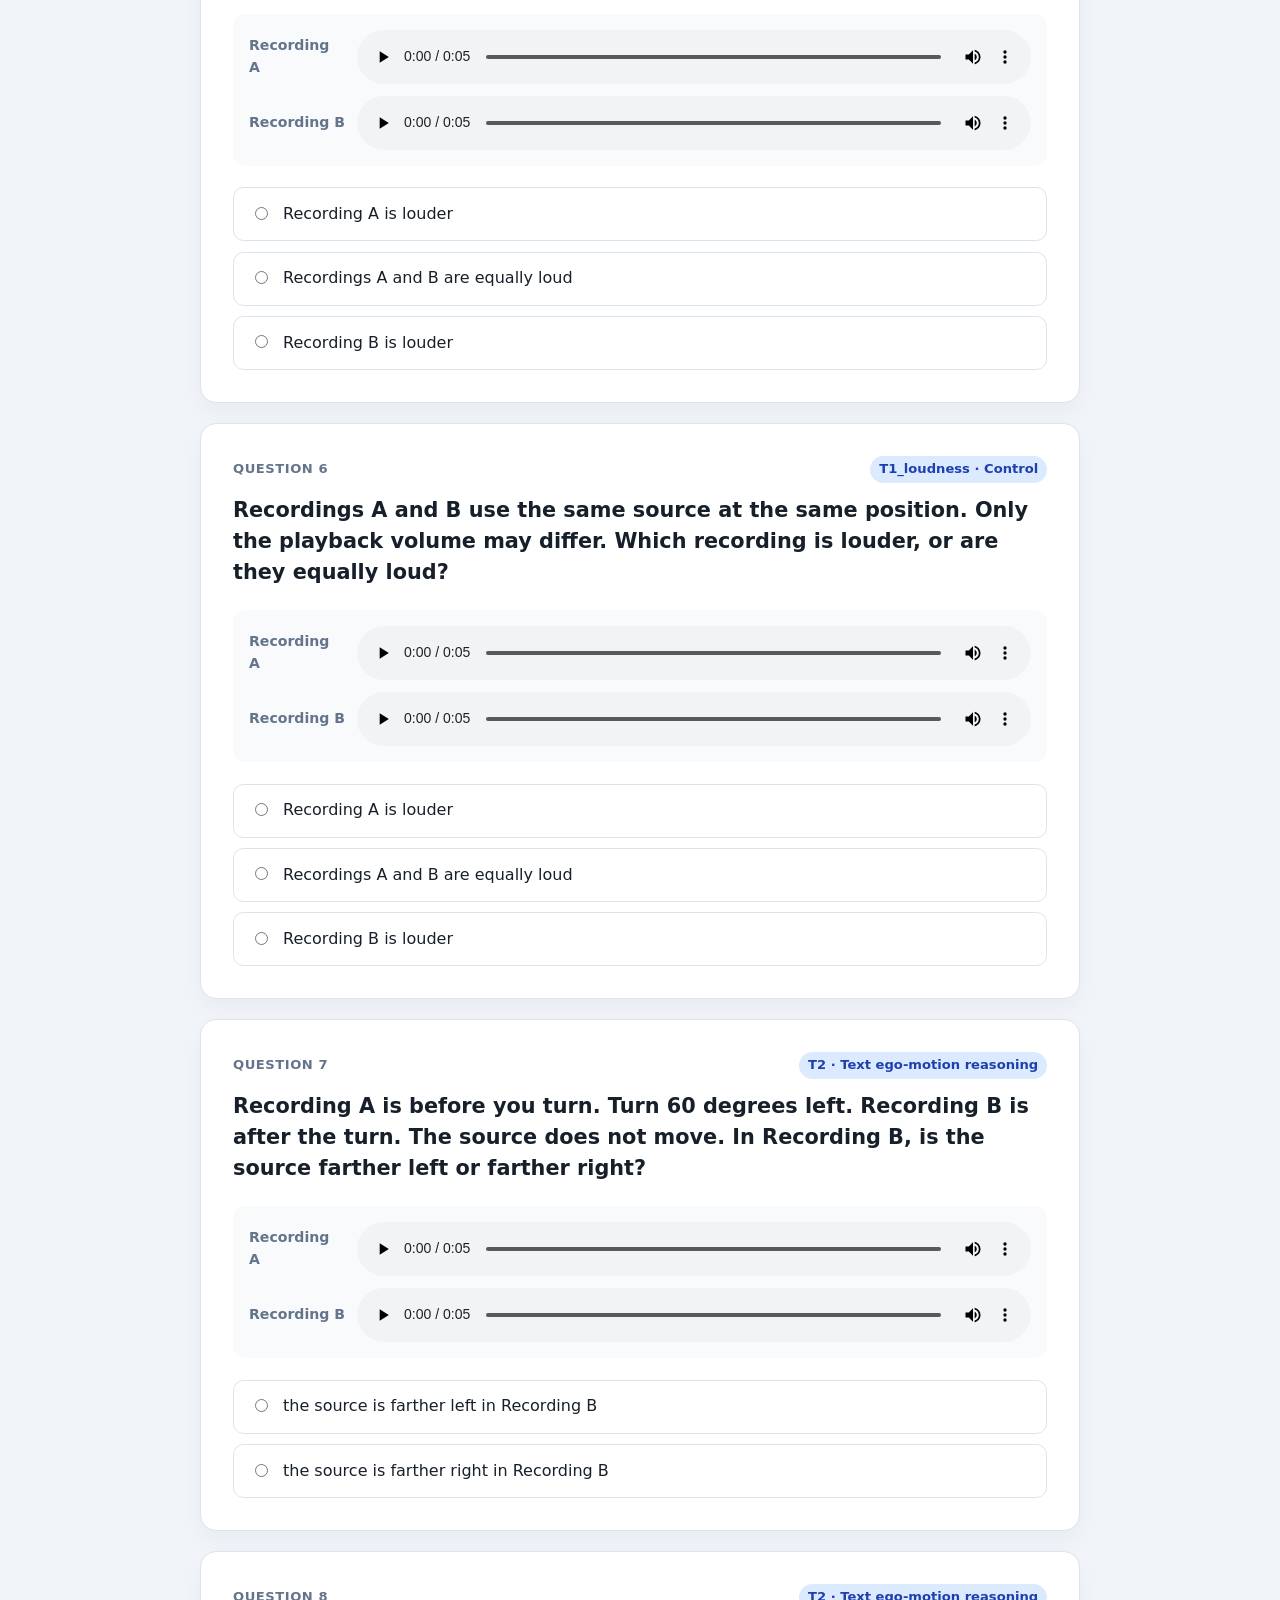
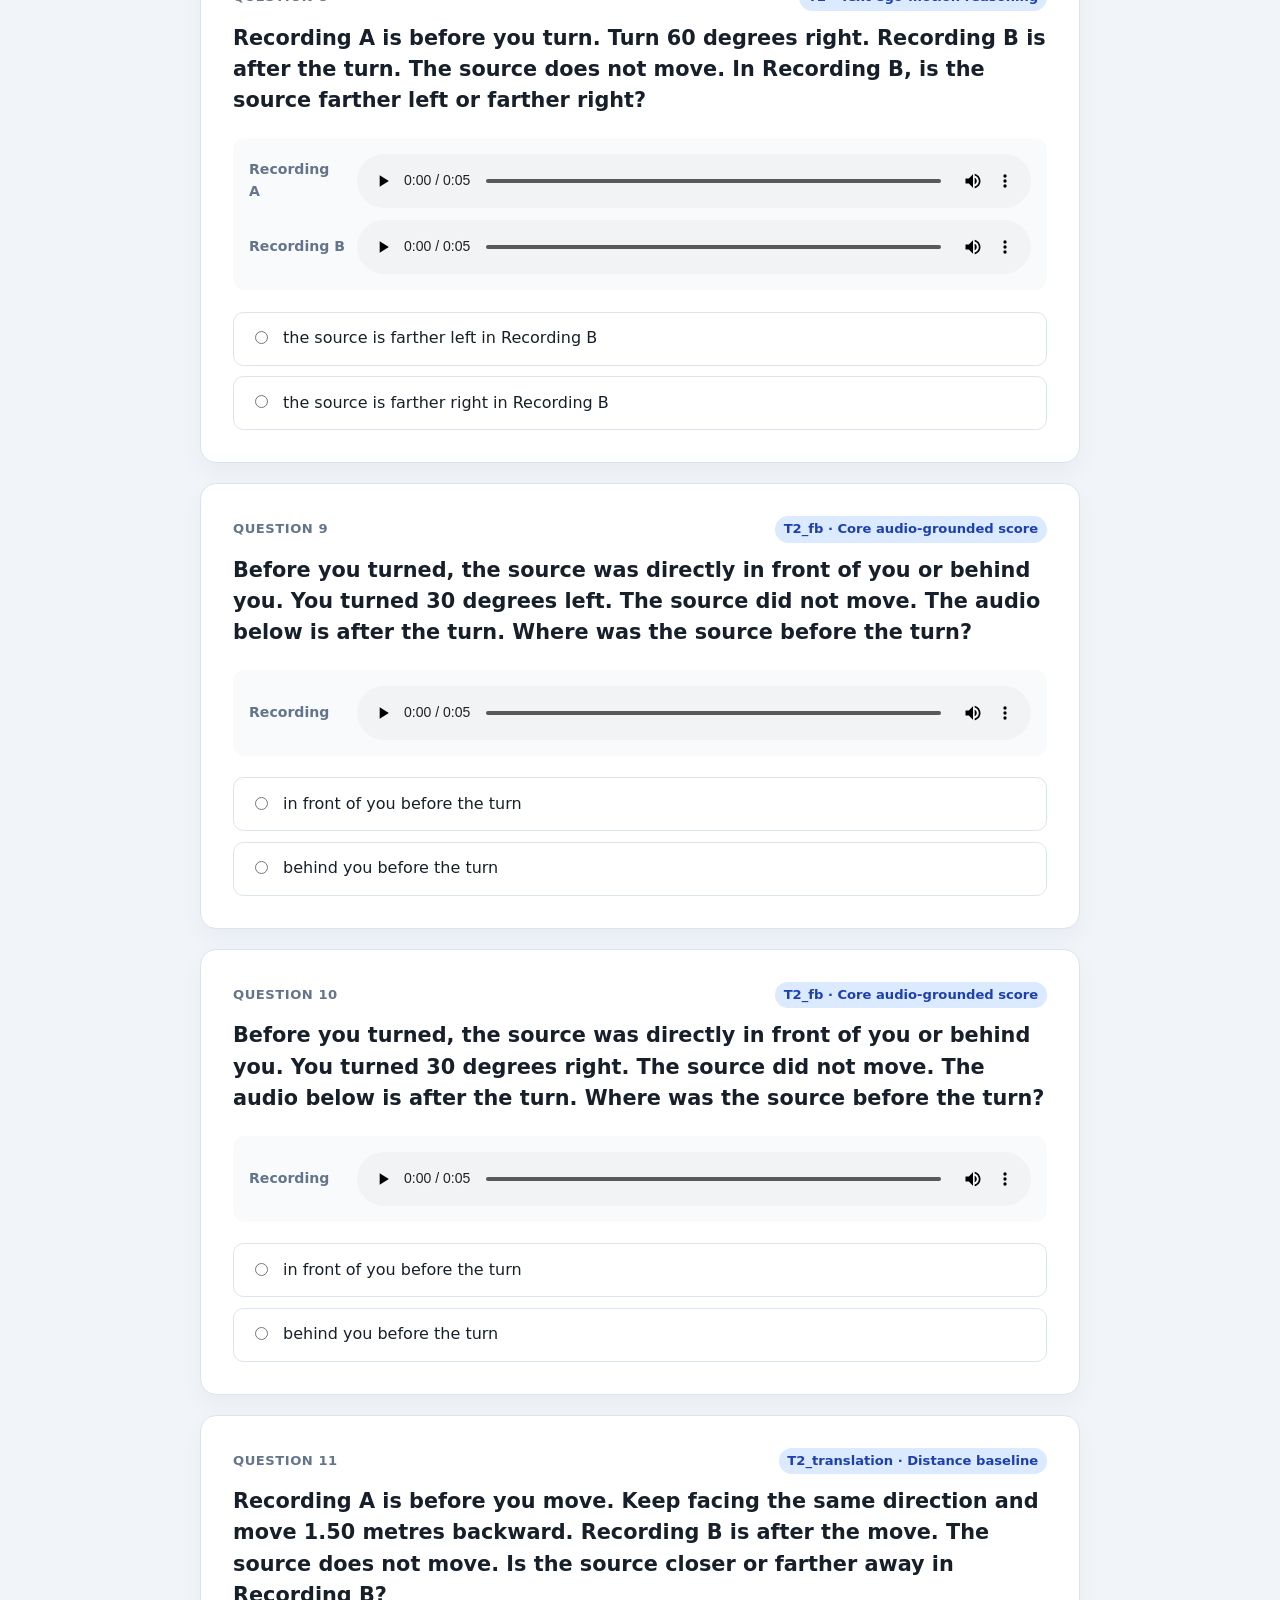
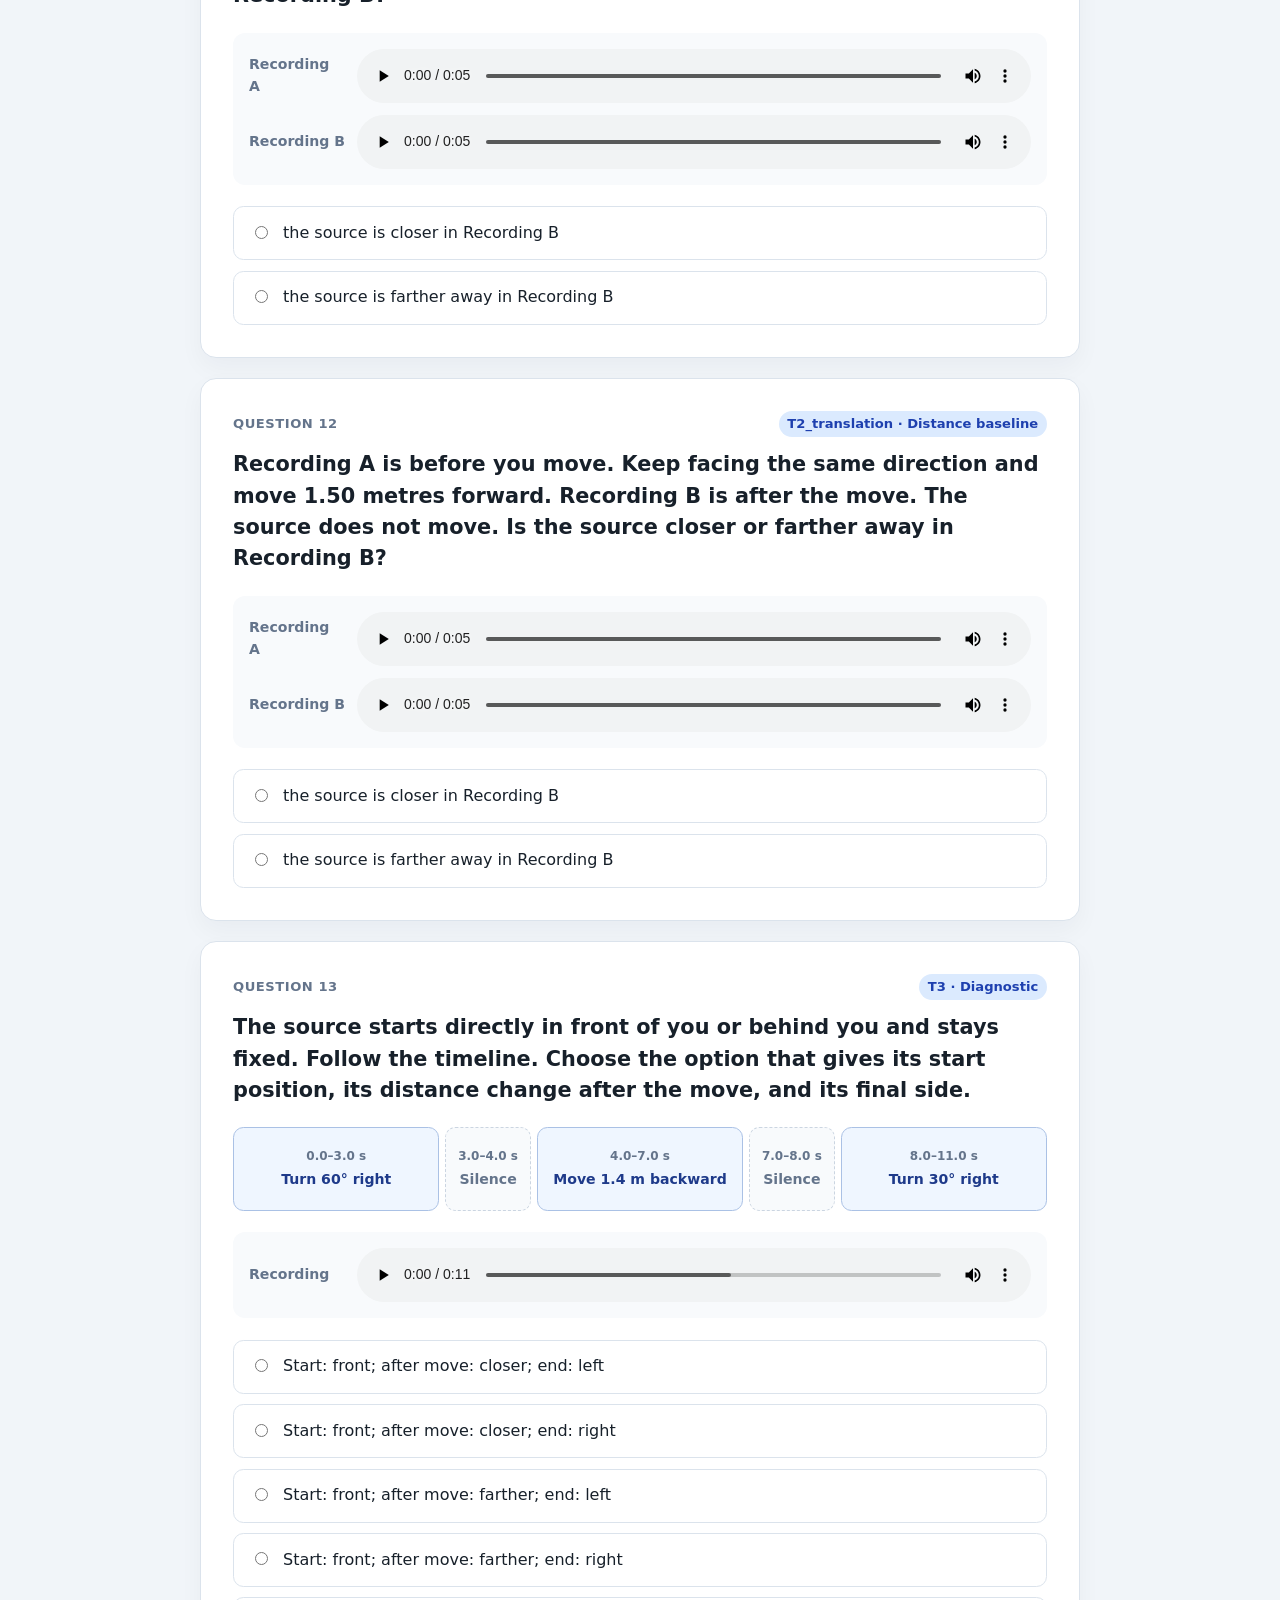
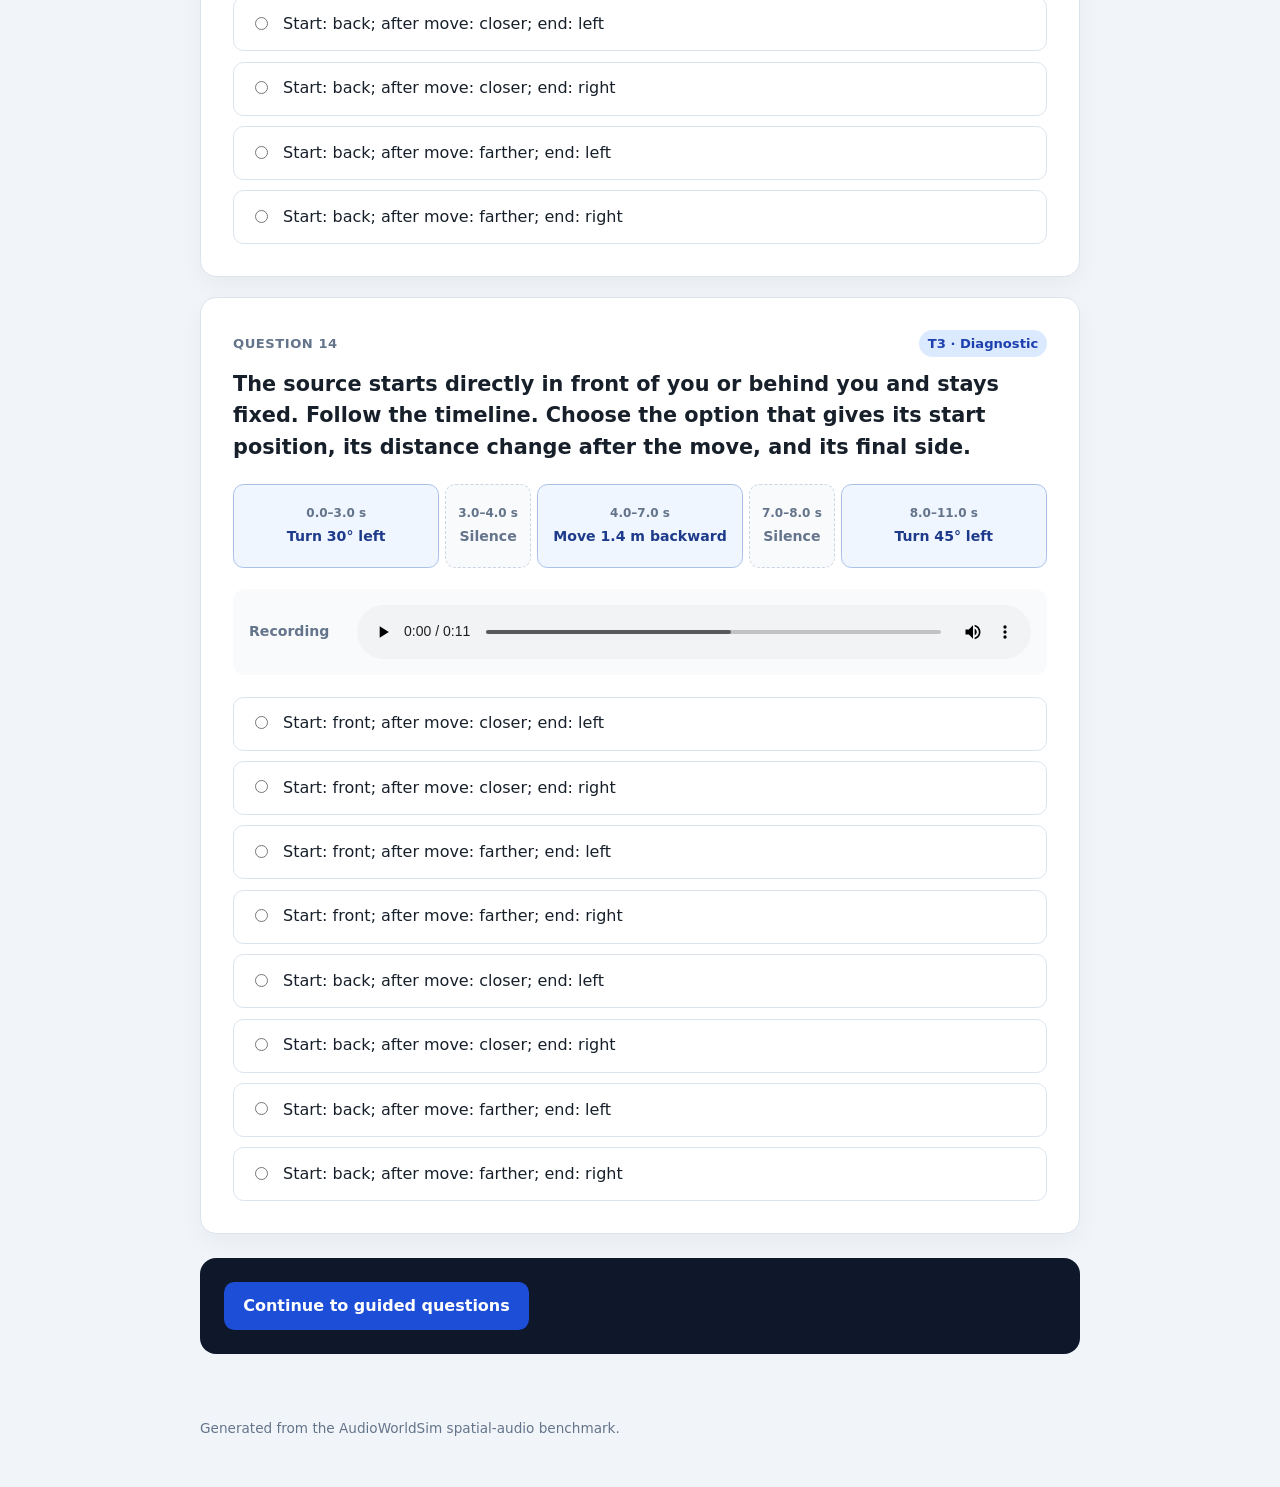
==== commit 2ec18b4f: "Separate benchmark reporting roles Co-authored-by: Cursor <cursoragent@cursor.com>" ====
--- a/docs/audition/index.html
+++ b/docs/audition/index.html
@@ -5,7 +5,7 @@
   <meta name="viewport" content="width=device-width, initial-scale=1">
   <meta name="color-scheme" content="light">
   <title>AudioWorldSim Spatial Audio Quiz</title>
-  <link rel="stylesheet" href="styles.css?v=33b4cb565e6a">
+  <link rel="stylesheet" href="styles.css?v=23b9eb84477b">
 </head>
 <body>
   <header class="hero">
@@ -25,6 +25,11 @@
       <p class="intro">
         Listen to every clip and select one answer per question. Your score and
         the correct answers appear after submission.
+      </p>
+      <p class="demo-notice">
+        This page is a listening demonstration, not the formal benchmark
+        scorer. Results are separated into core, baseline, control and
+        diagnostic roles.
       </p>
     </div>
   </header>
@@ -64,7 +69,7 @@
     Generated from the AudioWorldSim spatial-audio benchmark.
   </footer>
 
-  <script src="questions.js?v=33b4cb565e6a"></script>
-  <script src="app.js?v=33b4cb565e6a"></script>
+  <script src="questions.js?v=23b9eb84477b"></script>
+  <script src="app.js?v=23b9eb84477b"></script>
 </body>
 </html>
--- a/docs/audition/styles.css
+++ b/docs/audition/styles.css
@@ -92,6 +92,15 @@
   font-size: 1.08rem;
 }
 
+.demo-notice {
+  max-width: 680px;
+  margin: 0.85rem 0 0;
+  padding-left: 0.85rem;
+  border-left: 3px solid #93c5fd;
+  color: #bfdbfe;
+  font-size: 0.92rem;
+}
+
 main {
   padding: 0 1.25rem 4rem;
 }
@@ -197,11 +206,13 @@
 }
 
 .type-badge {
+  max-width: 70%;
   padding: 0.2rem 0.55rem;
   border-radius: 999px;
   color: #1e40af;
   background: #dbeafe;
   letter-spacing: 0;
+  text-align: right;
   text-transform: none;
 }
 
@@ -389,15 +400,21 @@
 }
 
 .result {
-  display: flex;
-  gap: 0.75rem;
-  align-items: baseline;
+  display: grid;
+  gap: 0.35rem;
   margin-left: auto;
-  font-size: 1.1rem;
+  font-size: 0.95rem;
 }
 
 .result strong {
-  font-size: 1.45rem;
+  margin-bottom: 0.25rem;
+  font-size: 1.25rem;
+}
+
+.result small {
+  max-width: 42rem;
+  margin-top: 0.35rem;
+  color: #cbd5e1;
 }
 
 footer {
